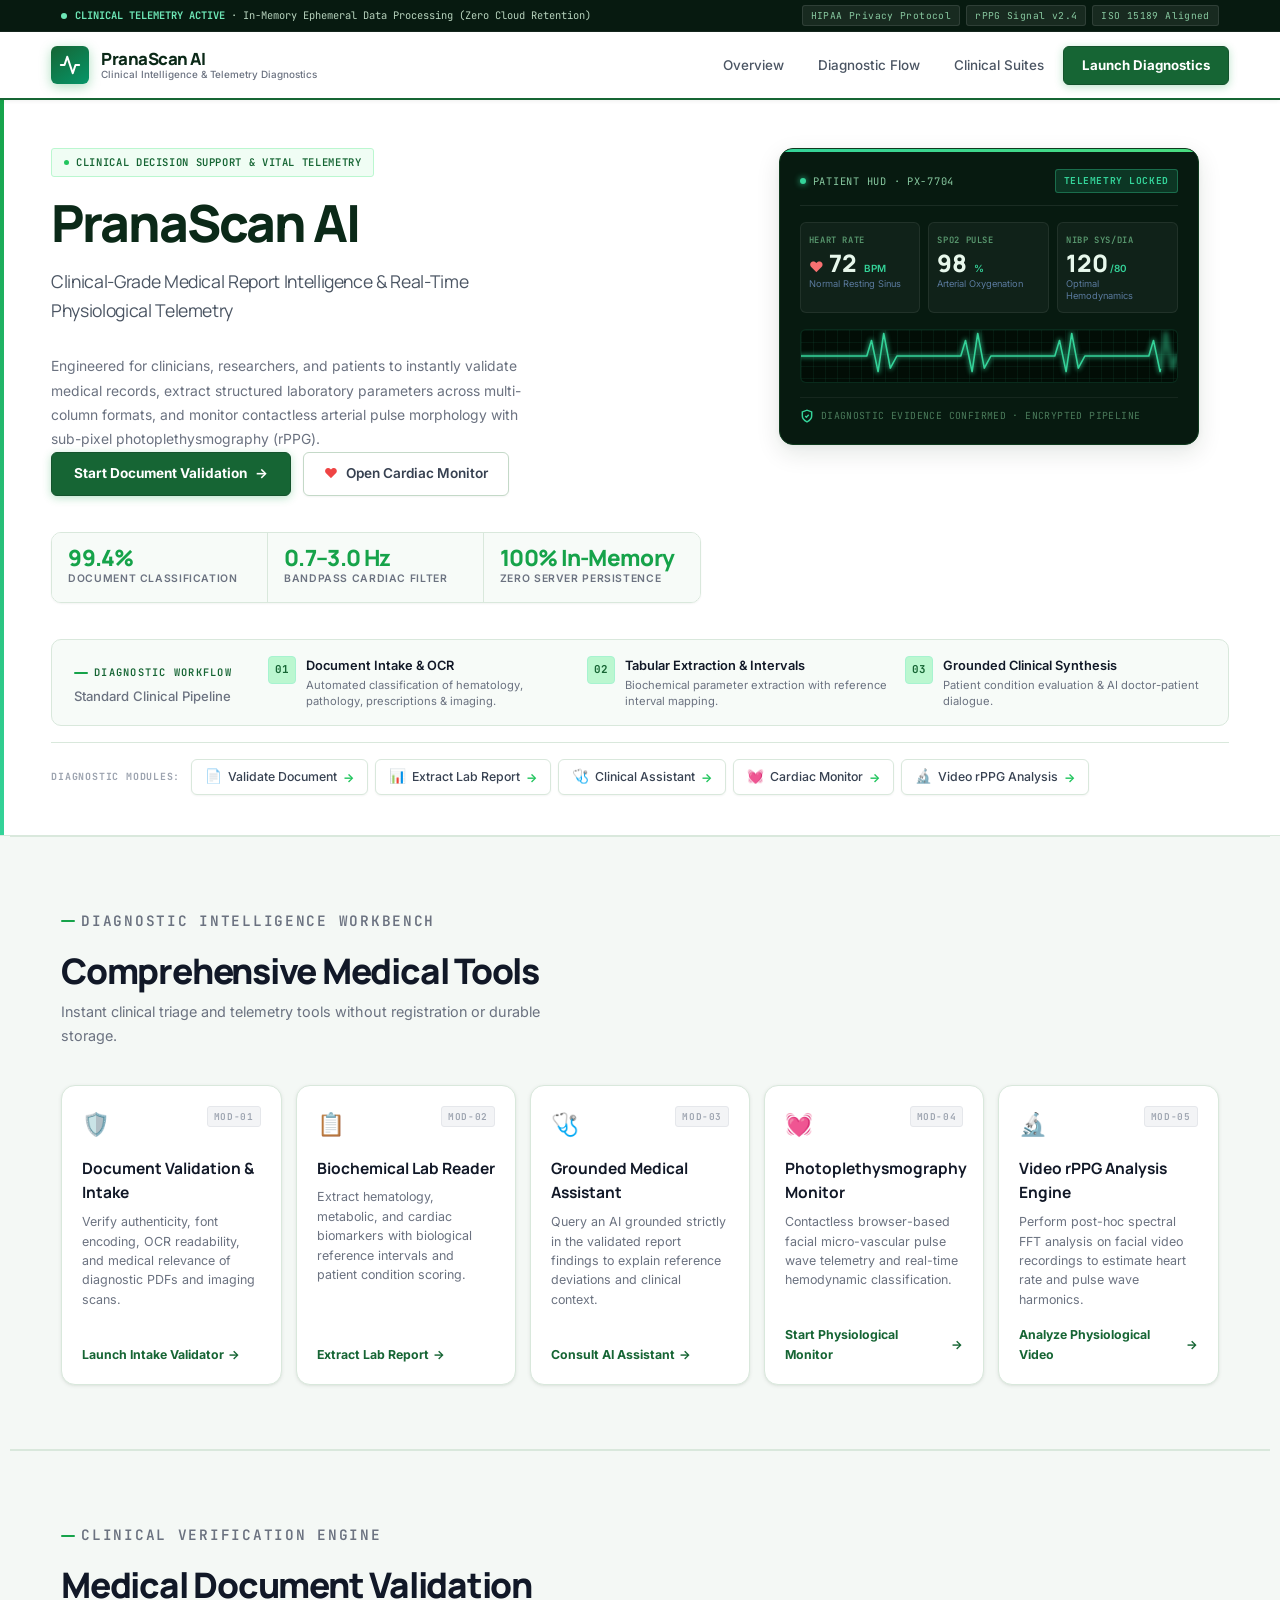
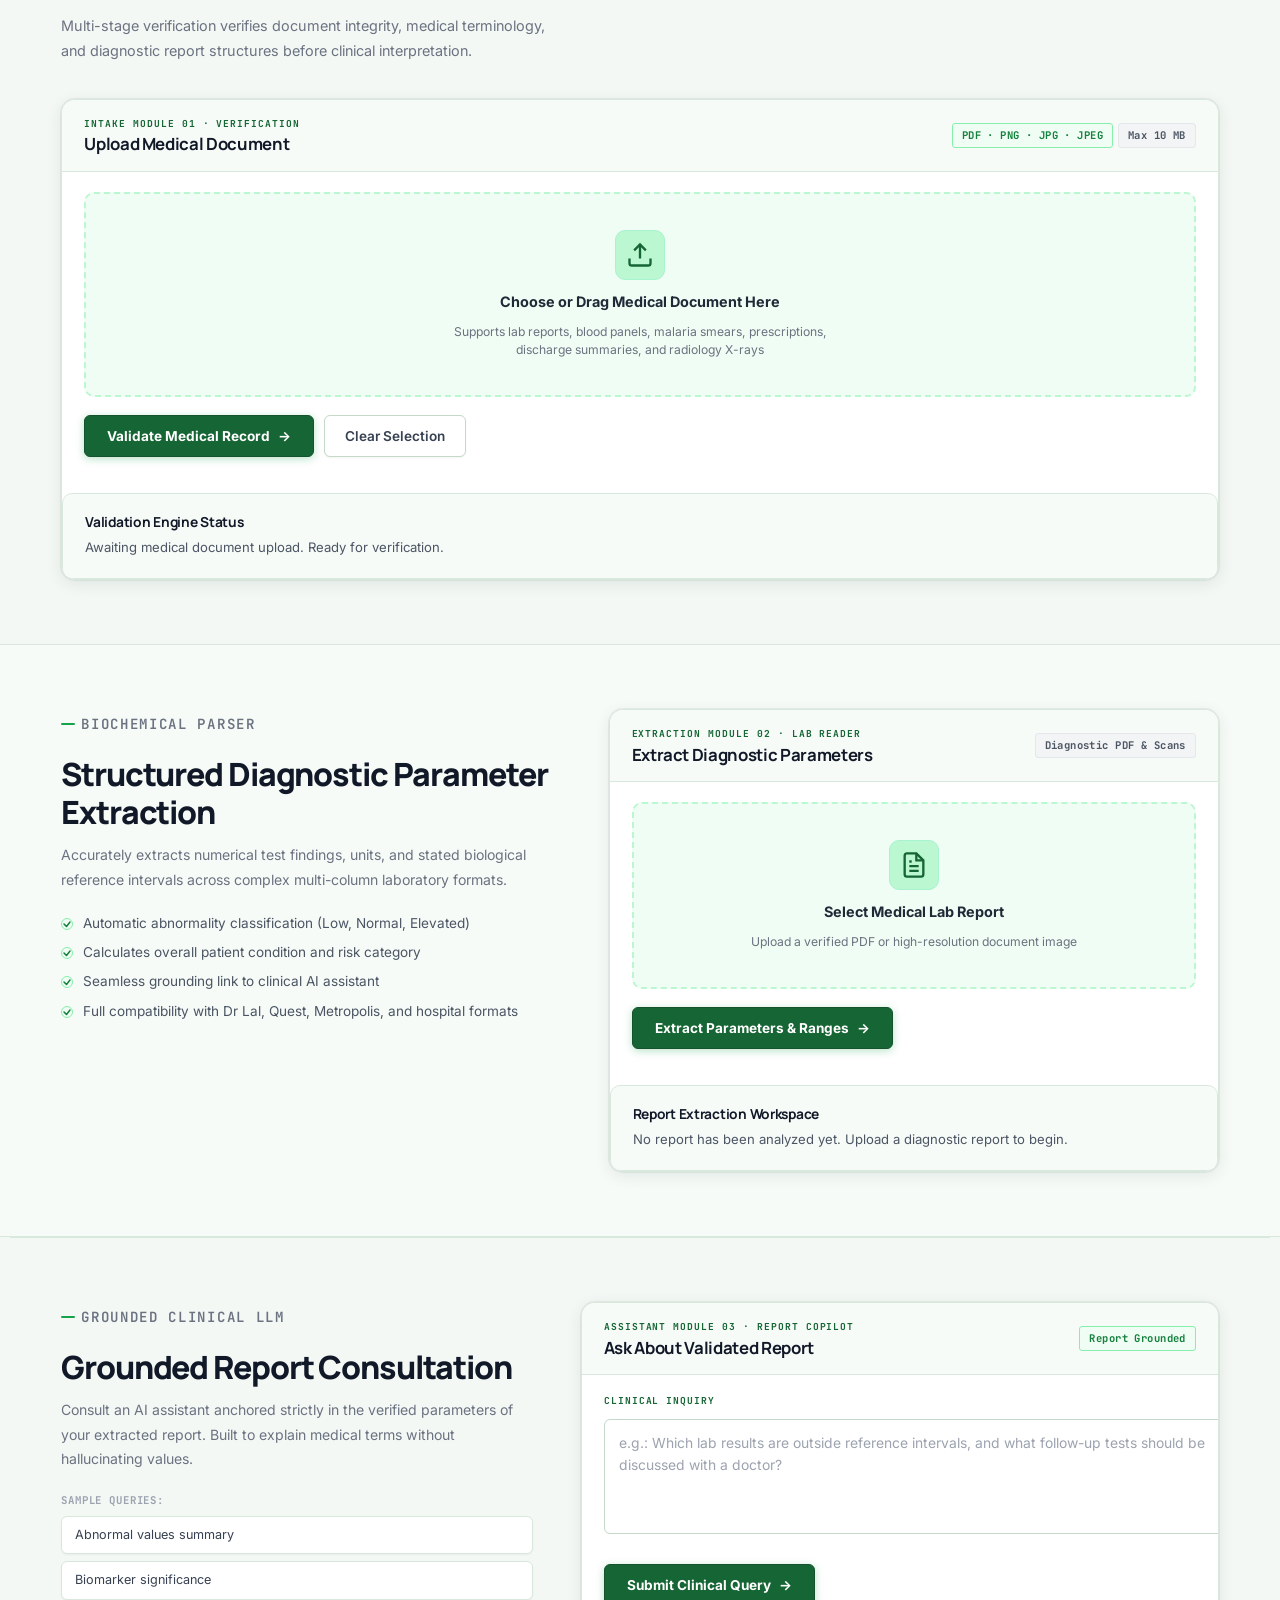
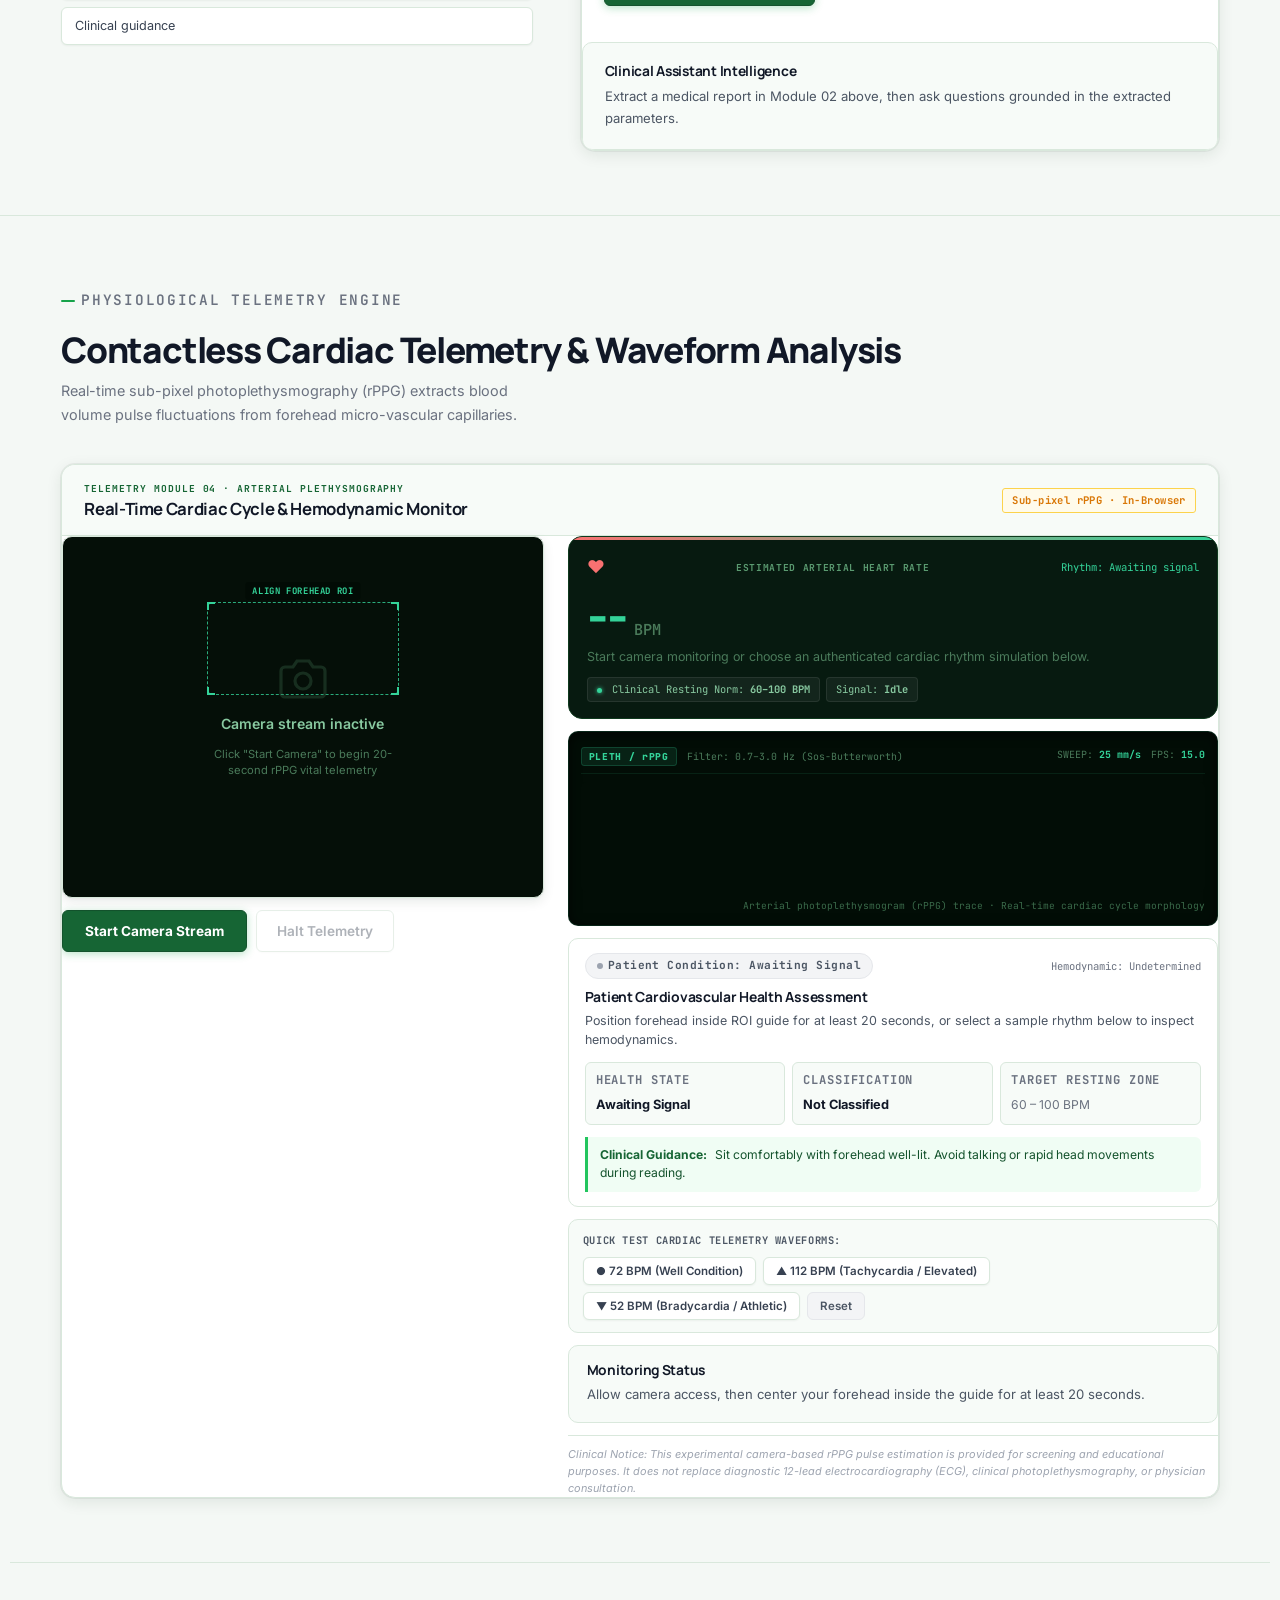
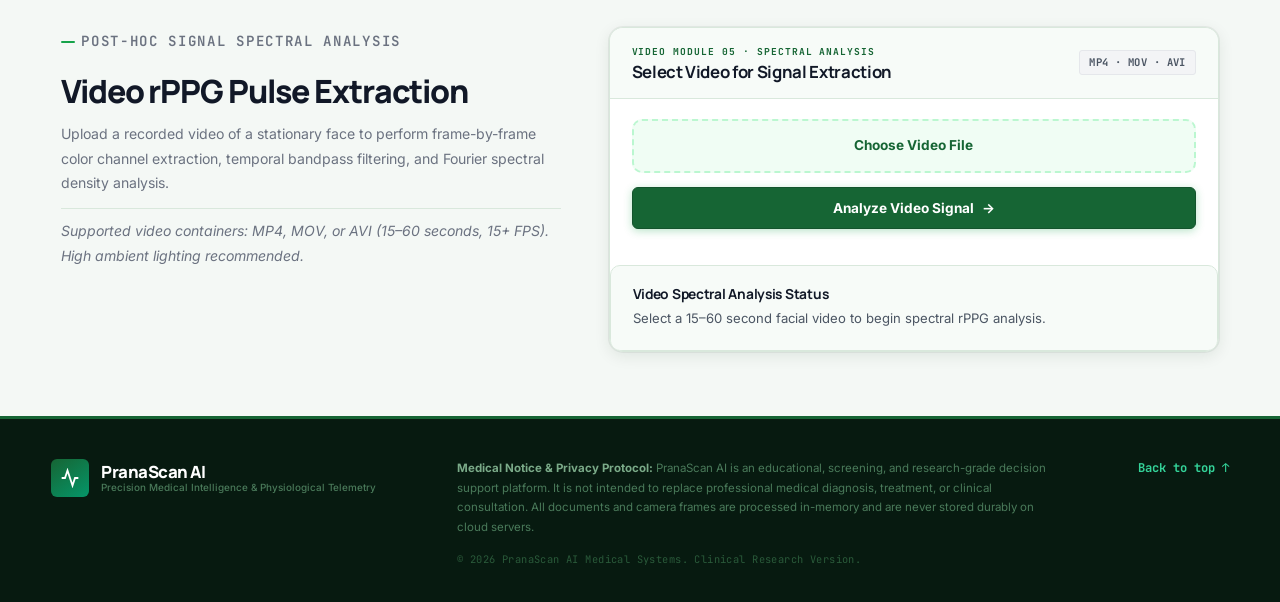
==== index.html @ d3b7348e "Configure Netlify static deployment with netlify.toml and client-side fallback telemetry" ====
<!DOCTYPE html>
<html lang="en">
  <head>
    <meta charset="UTF-8" />
    <meta name="viewport" content="width=device-width, initial-scale=1.0" />
    <meta
      name="description"
      content="PranaScan AI Clinical Intelligence Platform. Precision medical document validation, laboratory report parameter extraction, grounded clinical AI interpretation, and non-invasive rPPG physiological telemetry."
    />
    <title>PranaScan AI | Clinical Diagnostics & Physiological Telemetry Platform</title>
    <!-- Google Fonts: Plus Jakarta Sans, Outfit, JetBrains Mono -->
    <link rel="preconnect" href="https://fonts.googleapis.com" />
    <link rel="preconnect" href="https://fonts.gstatic.com" crossorigin />
    <link
      href="https://fonts.googleapis.com/css2?family=Inter:wght@300;400;500;600;700;800&family=JetBrains+Mono:wght@400;500;600;700&family=Manrope:wght@600;700;800;900&display=swap"
      rel="stylesheet"
    />
    <link rel="stylesheet" href="static/styles.css" />
  </head>
  <body>
    <!-- Top System Telemetry Notice -->
    <div class="clinical-system-bar" role="complementary" aria-label="System status">
      <div class="system-bar-inner">
        <div class="system-status-indicator">
          <span class="status-dot-pulse"></span>
          <span><strong>CLINICAL TELEMETRY ACTIVE</strong> · In-Memory Ephemeral Data Processing (Zero Cloud Retention)</span>
        </div>
        <div class="system-meta-badges">
          <span class="system-badge">HIPAA Privacy Protocol</span>
          <span class="system-badge">rPPG Signal v2.4</span>
          <span class="system-badge">ISO 15189 Aligned</span>
        </div>
      </div>
    </div>

    <!-- Main Navigation Header -->
    <header class="site-header">
      <a class="brand" href="#home" aria-label="PranaScan AI home">
        <span class="brand-mark" aria-hidden="true">
          <svg viewBox="0 0 24 24" width="22" height="22" fill="none" stroke="currentColor" stroke-width="2.2" stroke-linecap="round" stroke-linejoin="round">
            <path d="M22 12h-4l-3 9L9 3l-3 9H2" />
          </svg>
        </span>
        <span class="brand-copy">
          <strong>PranaScan AI</strong>
          <small>Clinical Intelligence & Telemetry Diagnostics</small>
        </span>
      </a>
      <nav class="site-nav" aria-label="Main clinical navigation">
        <a href="#about">Overview</a>
        <a href="#how-it-works">Diagnostic Flow</a>
        <a href="#tools">Clinical Suites</a>
        <a class="nav-cta" href="#document-upload">Launch Diagnostics</a>
      </nav>
    </header>

    <main>
      <!-- Hero Section -->
      <section class="hero" id="home">
        <div class="hero-copy" id="about">
          <div class="clinical-pill-badge">
            <span class="pill-dot"></span>
            <span>CLINICAL DECISION SUPPORT & VITAL TELEMETRY</span>
          </div>
          <h1>PranaScan AI</h1>
          <h2 class="hero-tagline">Clinical-Grade Medical Report Intelligence & Real-Time Physiological Telemetry</h2>
          <p class="hero-description">
            Engineered for clinicians, researchers, and patients to instantly validate medical records, extract structured laboratory parameters across multi-column formats, and monitor contactless arterial pulse morphology with sub-pixel photoplethysmography (rPPG).
          </p>

          <div class="hero-actions">
            <a class="primary-btn" href="#document-upload">
              <span>Start Document Validation</span>
              <span class="btn-arrow" aria-hidden="true">→</span>
            </a>
            <a class="secondary-btn" href="#monitor">
              <span class="pulse-icon" aria-hidden="true">♥</span>
              <span>Open Cardiac Monitor</span>
            </a>
          </div>

          <!-- Clinical Feature Highlights Grid -->
          <div class="clinical-stats-grid">
            <div class="stat-card">
              <span class="stat-value">99.4%</span>
              <span class="stat-label">Document Classification</span>
            </div>
            <div class="stat-card">
              <span class="stat-value">0.7–3.0 Hz</span>
              <span class="stat-label">Bandpass Cardiac Filter</span>
            </div>
            <div class="stat-card">
              <span class="stat-value">100% In-Memory</span>
              <span class="stat-label">Zero Server Persistence</span>
            </div>
          </div>
        </div>

        <!-- Hero Medical HUD Graphic -->
        <div class="hero-art" aria-hidden="true">
          <div class="hud-monitor-card">
            <div class="hud-card-header">
              <div class="hud-lead-indicator">
                <span class="hud-dot"></span>
                <span>PATIENT HUD · PX-7704</span>
              </div>
              <span class="hud-pill-active">TELEMETRY LOCKED</span>
            </div>

            <!-- Patient Vitals Display -->
            <div class="hud-vitals-row">
              <div class="hud-vital">
                <span class="hud-vital-title">HEART RATE</span>
                <div class="hud-vital-num">
                  <span class="hud-accent-pulse">♥</span> 72 <small>BPM</small>
                </div>
                <span class="hud-vital-sub">Normal Resting Sinus</span>
              </div>
              <div class="hud-vital">
                <span class="hud-vital-title">SpO2 PULSE</span>
                <div class="hud-vital-num">98 <small>%</small></div>
                <span class="hud-vital-sub">Arterial Oxygenation</span>
              </div>
              <div class="hud-vital">
                <span class="hud-vital-title">NIBP SYS/DIA</span>
                <div class="hud-vital-num">120<small>/80</small></div>
                <span class="hud-vital-sub">Optimal Hemodynamics</span>
              </div>
            </div>

            <!-- Simulated Real-time ECG Trace Line -->
            <div class="hud-ecg-trace-wrap">
              <div class="hud-grid-background"></div>
              <svg class="hud-ecg-svg" viewBox="0 0 400 60" preserveAspectRatio="none">
                <path
                  class="ecg-line-glow"
                  d="M0,30 L60,30 L70,30 L75,12 L82,48 L88,4 L95,44 L102,30 L160,30 L170,30 L175,12 L182,48 L188,4 L195,44 L202,30 L260,30 L270,30 L275,12 L282,48 L288,4 L295,44 L302,30 L360,30 L370,30 L375,12 L382,48 L388,4 L395,44 L400,30"
                />
                <path
                  class="ecg-line-core"
                  d="M0,30 L60,30 L70,30 L75,12 L82,48 L88,4 L95,44 L102,30 L160,30 L170,30 L175,12 L182,48 L188,4 L195,44 L202,30 L260,30 L270,30 L275,12 L282,48 L288,4 L295,44 L302,30 L360,30 L370,30 L375,12 L382,48 L388,4 L395,44 L400,30"
                />
              </svg>
            </div>

            <!-- Diagnostic Verification Stamp -->
            <div class="hud-stamp-badge">
              <svg viewBox="0 0 24 24" width="14" height="14" fill="none" stroke="currentColor" stroke-width="2.5">
                <path d="M12 22s8-4 8-10V5l-8-3-8 3v7c0 6 8 10 8 10z" />
                <path d="m9 12 2 2 4-4" />
              </svg>
              <span>DIAGNOSTIC EVIDENCE CONFIRMED · ENCRYPTED PIPELINE</span>
            </div>
          </div>
        </div>

        <!-- Structured Workflow Progress -->
        <div class="hero-process" id="how-it-works">
          <div class="hero-process-heading">
            <p class="eyebrow">DIAGNOSTIC WORKFLOW</p>
            <span>Standard Clinical Pipeline</span>
          </div>
          <ol class="hero-steps">
            <li>
              <span class="step-number">01</span>
              <span><strong>Document Intake & OCR</strong><small>Automated classification of hematology, pathology, prescriptions & imaging.</small></span>
            </li>
            <li>
              <span class="step-number">02</span>
              <span><strong>Tabular Extraction & Intervals</strong><small>Biochemical parameter extraction with reference interval mapping.</small></span>
            </li>
            <li>
              <span class="step-number">03</span>
              <span><strong>Grounded Clinical Synthesis</strong><small>Patient condition evaluation & AI doctor-patient dialogue.</small></span>
            </li>
          </ol>
        </div>

        <!-- Quick Access Clinical Module Selector Bar -->
        <div class="hero-activities" aria-label="Clinical module shortcuts">
          <span class="activities-label">DIAGNOSTIC MODULES:</span>
          <a class="activity-button" href="#document-upload">
            <span class="btn-icon">📄</span>
            <span>Validate Document</span>
            <span class="btn-arrow" aria-hidden="true">→</span>
          </a>
          <a class="activity-button" href="#report-reader">
            <span class="btn-icon">📊</span>
            <span>Extract Lab Report</span>
            <span class="btn-arrow" aria-hidden="true">→</span>
          </a>
          <a class="activity-button" href="#assistant">
            <span class="btn-icon">🩺</span>
            <span>Clinical Assistant</span>
            <span class="btn-arrow" aria-hidden="true">→</span>
          </a>
          <a class="activity-button" href="#monitor">
            <span class="btn-icon">💓</span>
            <span>Cardiac Monitor</span>
            <span class="btn-arrow" aria-hidden="true">→</span>
          </a>
          <a class="activity-button" href="#video">
            <span class="btn-icon">🔬</span>
            <span>Video rPPG Analysis</span>
            <span class="btn-arrow" aria-hidden="true">→</span>
          </a>
        </div>
      </section>

      <!-- Clinical Diagnostic Suites Overview Cards -->
      <section class="tools-section section-wrap" id="tools">
        <div class="section-heading">
          <p class="eyebrow">DIAGNOSTIC INTELLIGENCE WORKBENCH</p>
          <h2>Comprehensive Medical Tools</h2>
          <p>Instant clinical triage and telemetry tools without registration or durable storage.</p>
        </div>
        <div class="tool-cards">
          <a class="tool-card" href="#document-upload">
            <div class="card-top-meta">
              <span class="tool-icon icon-teal" aria-hidden="true">🛡️</span>
              <span class="module-code">MOD-01</span>
            </div>
            <span class="tool-card-title">Document Validation & Intake</span>
            <span class="tool-card-copy">Verify authenticity, font encoding, OCR readability, and medical relevance of diagnostic PDFs and imaging scans.</span>
            <span class="card-link">Launch Intake Validator <span aria-hidden="true">→</span></span>
          </a>
          <a class="tool-card" href="#report-reader">
            <div class="card-top-meta">
              <span class="tool-icon icon-cyan" aria-hidden="true">📋</span>
              <span class="module-code">MOD-02</span>
            </div>
            <span class="tool-card-title">Biochemical Lab Reader</span>
            <span class="tool-card-copy">Extract hematology, metabolic, and cardiac biomarkers with biological reference intervals and patient condition scoring.</span>
            <span class="card-link">Extract Lab Report <span aria-hidden="true">→</span></span>
          </a>
          <a class="tool-card" href="#assistant">
            <div class="card-top-meta">
              <span class="tool-icon icon-blue" aria-hidden="true">🩺</span>
              <span class="module-code">MOD-03</span>
            </div>
            <span class="tool-card-title">Grounded Medical Assistant</span>
            <span class="tool-card-copy">Query an AI grounded strictly in the validated report findings to explain reference deviations and clinical context.</span>
            <span class="card-link">Consult AI Assistant <span aria-hidden="true">→</span></span>
          </a>
          <a class="tool-card" href="#monitor">
            <div class="card-top-meta">
              <span class="tool-icon icon-rose" aria-hidden="true">💓</span>
              <span class="module-code">MOD-04</span>
            </div>
            <span class="tool-card-title">Photoplethysmography Monitor</span>
            <span class="tool-card-copy">Contactless browser-based facial micro-vascular pulse wave telemetry and real-time hemodynamic classification.</span>
            <span class="card-link">Start Physiological Monitor <span aria-hidden="true">→</span></span>
          </a>
          <a class="tool-card" href="#video">
            <div class="card-top-meta">
              <span class="tool-icon icon-indigo" aria-hidden="true">🔬</span>
              <span class="module-code">MOD-05</span>
            </div>
            <span class="tool-card-title">Video rPPG Analysis Engine</span>
            <span class="tool-card-copy">Perform post-hoc spectral FFT analysis on facial video recordings to estimate heart rate and pulse wave harmonics.</span>
            <span class="card-link">Analyze Physiological Video <span aria-hidden="true">→</span></span>
          </a>
        </div>
      </section>

      <!-- MODULE 1: Document Validation -->
      <section class="section-wrap feature-section" id="document-upload">
        <div class="section-heading section-heading-left">
          <p class="eyebrow">CLINICAL VERIFICATION ENGINE</p>
          <h2>Medical Document Validation</h2>
          <p>Multi-stage verification verifies document integrity, medical terminology, and diagnostic report structures before clinical interpretation.</p>
        </div>
        <div class="panel form-panel">
          <div class="panel-header">
            <div>
              <span class="step-label">INTAKE MODULE 01 · VERIFICATION</span>
              <h3>Upload Medical Document</h3>
            </div>
            <div class="badge-group">
              <span class="badge success">PDF · PNG · JPG · JPEG</span>
              <span class="badge neutral">Max 10 MB</span>
            </div>
          </div>
          <form id="documentUploadForm" class="upload-form" enctype="multipart/form-data">
            <label class="drop-zone" for="documentFile">
              <div class="upload-icon-wrap" aria-hidden="true">
                <svg viewBox="0 0 24 24" width="28" height="28" fill="none" stroke="currentColor" stroke-width="2">
                  <path d="M21 15v4a2 2 0 0 1-2 2H5a2 2 0 0 1-2-2v-4" />
                  <polyline points="17 8 12 3 7 8" />
                  <line x1="12" y1="3" x2="12" y2="15" />
                </svg>
              </div>
              <strong>Choose or Drag Medical Document Here</strong>
              <span>Supports lab reports, blood panels, malaria smears, prescriptions, discharge summaries, and radiology X-rays</span>
              <input id="documentFile" name="file" type="file" accept=".pdf,.png,.jpg,.jpeg" />
            </label>
            <div class="form-actions">
              <button type="submit" class="primary-btn">
                <span>Validate Medical Record</span>
                <span class="btn-arrow" aria-hidden="true">→</span>
              </button>
              <button type="button" class="secondary-btn" id="removeFileButton">Clear Selection</button>
            </div>
          </form>
          <div id="validationResult" class="result-box neutral" aria-live="polite">
            <h4>Validation Engine Status</h4>
            <p>Awaiting medical document upload. Ready for verification.</p>
          </div>
        </div>
      </section>

      <!-- MODULE 2: Report Reader -->
      <section class="feature-band" id="report-reader">
        <div class="section-wrap feature-layout">
          <div class="feature-copy">
            <p class="eyebrow">BIOCHEMICAL PARSER</p>
            <h2>Structured Diagnostic Parameter Extraction</h2>
            <p>Accurately extracts numerical test findings, units, and stated biological reference intervals across complex multi-column laboratory formats.</p>
            <ul class="check-list">
              <li>Automatic abnormality classification (Low, Normal, Elevated)</li>
              <li>Calculates overall patient condition and risk category</li>
              <li>Seamless grounding link to clinical AI assistant</li>
              <li>Full compatibility with Dr Lal, Quest, Metropolis, and hospital formats</li>
            </ul>
          </div>
          <div class="panel form-panel report-panel">
            <div class="panel-header">
              <div>
                <span class="step-label">EXTRACTION MODULE 02 · LAB READER</span>
                <h3>Extract Diagnostic Parameters</h3>
              </div>
              <span class="badge neutral" id="readerModuleBadge">Diagnostic PDF & Scans</span>
            </div>

            <!-- Active Document Transferred Banner (Direct from Module 01) -->
            <div id="readerActiveDocBanner" class="active-doc-banner" style="display: none;">
              <div class="active-doc-header">
                <div class="active-doc-title">
                  <span class="active-pulse-dot"></span>
                  <div>
                    <span class="active-doc-tag">ACTIVE CLINICAL DOCUMENT</span>
                    <strong id="readerDocName" class="active-doc-name">Document.pdf</strong>
                  </div>
                </div>
                <span class="badge success">✓ Auto-Forwarded (No Upload Needed)</span>
              </div>
              <p class="active-doc-meta-text">
                Document authenticated in Module 01. Diagnostic parameters, biological reference intervals, and patient condition automatically extracted.
              </p>
              <div class="active-doc-actions">
                <button type="button" class="btn-text-link" id="changeReportFileBtn">
                  <span>Upload a different document instead</span>
                </button>
              </div>
            </div>

            <form id="reportReaderForm" class="upload-form">
              <label class="drop-zone" for="reportReaderFile">
                <div class="upload-icon-wrap" aria-hidden="true">
                  <svg viewBox="0 0 24 24" width="28" height="28" fill="none" stroke="currentColor" stroke-width="2">
                    <path d="M14 2H6a2 2 0 0 0-2 2v16a2 2 0 0 0 2 2h12a2 2 0 0 0 2-2V8z" />
                    <polyline points="14 2 14 8 20 8" />
                    <line x1="16" y1="13" x2="8" y2="13" />
                    <line x1="16" y1="17" x2="8" y2="17" />
                    <polyline points="10 9 9 9 8 9" />
                  </svg>
                </div>
                <strong>Select Medical Lab Report</strong>
                <span>Upload a verified PDF or high-resolution document image</span>
                <input id="reportReaderFile" name="file" type="file" accept=".pdf,.png,.jpg,.jpeg" />
              </label>
              <div class="form-actions">
                <button type="submit" class="primary-btn">
                  <span>Extract Parameters & Ranges</span>
                  <span class="btn-arrow" aria-hidden="true">→</span>
                </button>
              </div>
            </form>
            <div id="reportReaderResult" class="result-box neutral" aria-live="polite">
              <h4>Report Extraction Workspace</h4>
              <p>No report has been analyzed yet. Upload a diagnostic report to begin.</p>
            </div>
          </div>
        </div>
      </section>

      <!-- MODULE 3: Grounded Clinical Assistant -->
      <section class="section-wrap feature-section" id="assistant">
        <div class="feature-layout assistant-layout">
          <div class="feature-copy">
            <p class="eyebrow">GROUNDED CLINICAL LLM</p>
            <h2>Grounded Report Consultation</h2>
            <p>Consult an AI assistant anchored strictly in the verified parameters of your extracted report. Built to explain medical terms without hallucinating values.</p>
            <div class="quick-prompt-chips">
              <span class="chip-label">Sample queries:</span>
              <button type="button" class="prompt-chip" onclick="if(document.getElementById('assistantQuestion')){document.getElementById('assistantQuestion').value='Which lab parameters are outside the normal reference intervals?';}">Abnormal values summary</button>
              <button type="button" class="prompt-chip" onclick="if(document.getElementById('assistantQuestion')){document.getElementById('assistantQuestion').value='Explain the clinical significance of the cardiac and metabolic markers.';}">Biomarker significance</button>
              <button type="button" class="prompt-chip" onclick="if(document.getElementById('assistantQuestion')){document.getElementById('assistantQuestion').value='What follow-up medical consultations or lifestyle precautions are typically recommended?';}">Clinical guidance</button>
            </div>
          </div>
          <div class="panel form-panel assistant-panel">
            <div class="panel-header">
              <div>
                <span class="step-label">ASSISTANT MODULE 03 · REPORT COPILOT</span>
                <h3>Ask About Validated Report</h3>
              </div>
              <span class="badge success" id="assistantGroundedBadge">Report Grounded</span>
            </div>
            <label class="step-label" for="assistantQuestion">CLINICAL INQUIRY</label>
            <textarea
              id="assistantQuestion"
              rows="4"
              placeholder="e.g.: Which lab results are outside reference intervals, and what follow-up tests should be discussed with a doctor?"
            ></textarea>
            <div class="assistant-action-row">
              <button id="askAssistantButton" class="primary-btn" type="button">
                <span>Submit Clinical Query</span>
                <span class="btn-arrow" aria-hidden="true">→</span>
              </button>
            </div>
            <div id="assistantOutput" class="result-box neutral" aria-live="polite">
              <h4>Clinical Assistant Intelligence</h4>
              <p>Extract a medical report in Module 02 above, then ask questions grounded in the extracted parameters.</p>
            </div>
          </div>
        </div>
      </section>

      <!-- MODULE 4: Physiological Telemetry & Cardiac Monitor -->
      <section class="monitor-section" id="monitor">
        <div class="section-wrap">
          <div class="section-heading">
            <p class="eyebrow">PHYSIOLOGICAL TELEMETRY ENGINE</p>
            <h2>Contactless Cardiac Telemetry & Waveform Analysis</h2>
            <p>Real-time sub-pixel photoplethysmography (rPPG) extracts blood volume pulse fluctuations from forehead micro-vascular capillaries.</p>
          </div>
          <div class="panel monitor-panel">
            <div class="panel-header">
              <div>
                <span class="step-label">TELEMETRY MODULE 04 · ARTERIAL PLETHYSMOGRAPHY</span>
                <h3>Real-Time Cardiac Cycle & Hemodynamic Monitor</h3>
              </div>
              <span class="badge warning">Sub-pixel rPPG · In-Browser</span>
            </div>
            <div class="monitor-layout">
              <!-- Camera Stream Container -->
              <div class="camera-column">
                <div class="camera-view">
                  <video id="monitorVideo" autoplay muted playsinline></video>
                  <div class="roi-guide" aria-hidden="true">
                    <span class="roi-corner tl"></span>
                    <span class="roi-corner tr"></span>
                    <span class="roi-corner bl"></span>
                    <span class="roi-corner br"></span>
                    <span class="roi-label">ALIGN FOREHEAD ROI</span>
                  </div>
                  <canvas id="monitorCanvas" hidden></canvas>
                  <div class="camera-placeholder" id="cameraPlaceholder">
                    <svg viewBox="0 0 24 24" width="48" height="48" fill="none" stroke="currentColor" stroke-width="1.6">
                      <path d="M23 19a2 2 0 0 1-2 2H3a2 2 0 0 1-2-2V8a2 2 0 0 1 2-2h4l2-3h6l2 3h4a2 2 0 0 1 2 2z" />
                      <circle cx="12" cy="13" r="4" />
                    </svg>
                    <span>Camera stream inactive</span>
                    <small>Click "Start Camera" to begin 20-second rPPG vital telemetry</small>
                  </div>
                </div>
                <div class="monitor-actions">
                  <button class="primary-btn" id="startCameraButton" type="button">
                    <span>Start Camera Stream</span>
                  </button>
                  <button class="secondary-btn" id="stopCameraButton" type="button" disabled>
                    <span>Halt Telemetry</span>
                  </button>
                </div>
              </div>

              <!-- Monitor Telemetry HUD Column -->
              <div class="monitor-details">
                <!-- Pulse & Rate Card -->
                <div class="pulse-reading" id="pulseReading" data-state="waiting" aria-live="polite">
                  <div class="pulse-reading-heading">
                    <span class="pulse-mark" id="pulseHeartIcon" aria-hidden="true">♥</span>
                    <span class="reading-title">ESTIMATED ARTERIAL HEART RATE</span>
                    <span class="rhythm-tag" id="rhythmTag">Rhythm: Awaiting signal</span>
                  </div>
                  <div class="pulse-value">
                    <strong id="heartRateValue">--</strong>
                    <span class="bpm-unit">BPM</span>
                  </div>
                  <p id="heartRateContext">Start camera monitoring or choose an authenticated cardiac rhythm simulation below.</p>
                  <div class="vital-chips">
                    <span class="vital-chip"><span class="chip-dot"></span> Clinical Resting Norm: <strong>60–100 BPM</strong></span>
                    <span class="vital-chip" id="signalQualityChip">Signal: <strong>Idle</strong></span>
                  </div>
                </div>

                <!-- Hospital-Grade Oscilloscope Waveform Screen -->
                <div class="cardiac-monitor-frame">
                  <div class="monitor-screen-header">
                    <div class="screen-lead-info">
                      <span class="lead-badge">PLETH / rPPG</span>
                      <span class="lead-detail">Filter: 0.7–3.0 Hz (Sos-Butterworth)</span>
                    </div>
                    <div class="screen-metrics">
                      <span class="metric-label">SWEEP: <strong>25 mm/s</strong></span>
                      <span class="metric-label" id="monitorFpsDisplay">FPS: <strong>15.0</strong></span>
                    </div>
                  </div>
                  <div class="waveform-canvas-wrap">
                    <canvas id="pulseWaveform" class="waveform" width="600" height="140" aria-label="Pulse signal waveform trace"></canvas>
                  </div>
                  <div class="screen-footer">
                    <span>Arterial photoplethysmogram (rPPG) trace · Real-time cardiac cycle morphology</span>
                  </div>
                </div>

                <!-- Patient Cardiovascular Condition Assessment Card -->
                <div class="patient-condition-card" id="patientConditionCard">
                  <div class="condition-card-header">
                    <div class="condition-badge-wrap">
                      <span class="condition-pill neutral" id="patientConditionBadge">
                        <span class="status-indicator"></span> Patient Condition: Awaiting Signal
                      </span>
                    </div>
                    <span class="hemodynamic-tag" id="hemodynamicTag">Hemodynamic: Undetermined</span>
                  </div>
                  <h4 id="conditionHeading">Patient Cardiovascular Health Assessment</h4>
                  <p id="conditionSummary">Position forehead inside ROI guide for at least 20 seconds, or select a sample rhythm below to inspect hemodynamics.</p>
                  <div class="condition-metrics-grid">
                    <div class="metric-box">
                      <span class="metric-title">Health State</span>
                      <strong id="conditionStateText">Awaiting Signal</strong>
                    </div>
                    <div class="metric-box">
                      <span class="metric-title">Classification</span>
                      <strong id="conditionClassText">Not Classified</strong>
                    </div>
                    <div class="metric-box">
                      <span class="metric-title">Target Resting Zone</span>
                      <span>60 – 100 BPM</span>
                    </div>
                  </div>
                  <div class="condition-advice-box" id="conditionAdviceBox">
                    <strong class="advice-title">Clinical Guidance:</strong>
                    <span id="conditionAdviceText">Sit comfortably with forehead well-lit. Avoid talking or rapid head movements during reading.</span>
                  </div>
                </div>

                <!-- Simulation Rhythm Controls -->
                <div class="simulation-bar" aria-label="Simulate clinical pulse rhythms">
                  <span class="sim-label">Quick Test Cardiac Telemetry Waveforms:</span>
                  <div class="sim-buttons">
                    <button type="button" class="sim-btn" id="simNormalBtn" title="Simulate healthy normal resting pulse (72 BPM)">
                      <span class="sim-icon">●</span> 72 BPM (Well Condition)
                    </button>
                    <button type="button" class="sim-btn" id="simTachyBtn" title="Simulate elevated pulse (112 BPM)">
                      <span class="sim-icon">▲</span> 112 BPM (Tachycardia / Elevated)
                    </button>
                    <button type="button" class="sim-btn" id="simBradyBtn" title="Simulate athletic / low resting pulse (52 BPM)">
                      <span class="sim-icon">▼</span> 52 BPM (Bradycardia / Athletic)
                    </button>
                    <button type="button" class="sim-btn-reset" id="simResetBtn" title="Reset monitor to idle">
                      Reset
                    </button>
                  </div>
                </div>

                <!-- Telemetry Status Box -->
                <div class="result-box neutral" id="monitorStatus" aria-live="polite">
                  <h4>Monitoring Status</h4>
                  <p>Allow camera access, then center your forehead inside the guide for at least 20 seconds.</p>
                </div>
                <p class="medical-disclaimer">
                  Clinical Notice: This experimental camera-based rPPG pulse estimation is provided for screening and educational purposes. It does not replace diagnostic 12-lead electrocardiography (ECG), clinical photoplethysmography, or physician consultation.
                </p>
              </div>
            </div>
          </div>
        </div>
      </section>

      <!-- MODULE 5: Uploaded Video Analysis -->
      <section class="section-wrap feature-section video-section" id="video">
        <div class="feature-layout">
          <div class="feature-copy">
            <p class="eyebrow">POST-HOC SIGNAL SPECTRAL ANALYSIS</p>
            <h2>Video rPPG Pulse Extraction</h2>
            <p>Upload a recorded video of a stationary face to perform frame-by-frame color channel extraction, temporal bandpass filtering, and Fourier spectral density analysis.</p>
            <p class="medical-disclaimer">Supported video containers: MP4, MOV, or AVI (15–60 seconds, 15+ FPS). High ambient lighting recommended.</p>
          </div>
          <div class="panel form-panel">
            <div class="panel-header">
              <div>
                <span class="step-label">VIDEO MODULE 05 · SPECTRAL ANALYSIS</span>
                <h3>Select Video for Signal Extraction</h3>
              </div>
              <span class="badge neutral">MP4 · MOV · AVI</span>
            </div>
            <form id="videoAnalysisForm" class="video-box">
              <label class="file-picker" for="videoFile">Choose Video File</label>
              <input id="videoFile" name="file" type="file" accept=".mp4,.mov,.avi,video/mp4,video/quicktime,video/x-msvideo" />
              <button id="analyzeVideoButton" class="primary-btn" type="submit">
                <span>Analyze Video Signal</span>
                <span class="btn-arrow" aria-hidden="true">→</span>
              </button>
            </form>
            <div id="videoAnalysisResult" class="result-box neutral" aria-live="polite">
              <h4>Video Spectral Analysis Status</h4>
              <p>Select a 15–60 second facial video to begin spectral rPPG analysis.</p>
            </div>
          </div>
        </div>
      </section>
    </main>

    <!-- Professional Medical Institutional Footer -->
    <footer class="site-footer">
      <div class="footer-inner">
        <a class="brand footer-brand" href="#home">
          <span class="brand-mark" aria-hidden="true">
            <svg viewBox="0 0 24 24" width="20" height="20" fill="none" stroke="currentColor" stroke-width="2.2">
              <path d="M22 12h-4l-3 9L9 3l-3 9H2" />
            </svg>
          </span>
          <span class="brand-copy">
            <strong>PranaScan AI</strong>
            <small>Precision Medical Intelligence & Physiological Telemetry</small>
          </span>
        </a>
        <div class="footer-legal">
          <p>
            <strong>Medical Notice & Privacy Protocol:</strong> PranaScan AI is an educational, screening, and research-grade decision support platform. It is not intended to replace professional medical diagnosis, treatment, or clinical consultation. All documents and camera frames are processed in-memory and are never stored durably on cloud servers.
          </p>
          <span class="footer-copy-tag">© 2026 PranaScan AI Medical Systems. Clinical Research Version.</span>
        </div>
        <a class="back-top" href="#home">Back to top ↑</a>
      </div>
    </footer>

    <script src="static/script.js"></script>
  </body>
</html>
---- static/styles.css ----
/* ==========================================================================
   PranaScan AI — Clinical Medical Intelligence Platform
   Hospital-Grade EMR/EHR Design System — Green Edition
   ========================================================================== */

:root {
  /* Backgrounds — soft green-tinted white */
  --bg-app:      #f0f5f2;
  --bg-page:     #f4f8f5;
  --bg-surface:  #ffffff;
  --bg-subtle:   #f7fbf8;
  --bg-hover:    #edf5ef;

  /* Clinical Green (primary) */
  --blue-950:  #071a10;
  --blue-900:  #0b2918;
  --blue-800:  #14532d;
  --blue-700:  #166534;
  --blue-600:  #16a34a;
  --blue-500:  #22c55e;
  --blue-400:  #4ade80;
  --blue-100:  #bbf7d0;
  --blue-50:   #f0fdf4;

  /* Clinical Emerald (secondary / HUD accent) */
  --teal-700:  #065f46;
  --teal-600:  #059669;
  --teal-500:  #10b981;
  --teal-400:  #34d399;
  --teal-100:  #a7f3d0;
  --teal-50:   #ecfdf5;

  /* Status */
  --ok:         #15803d;
  --ok-bg:      #f0fdf4;
  --ok-border:  #86efac;
  --ok-text:    #14532d;
  --warn:       #d97706;
  --warn-bg:    #fffbeb;
  --warn-border:#fcd34d;
  --warn-text:  #78350f;
  --err:        #dc2626;
  --err-bg:     #fef2f2;
  --err-border: #fca5a5;
  --err-text:   #7f1d1d;
  --info:       #166534;
  --info-bg:    #f0fdf4;
  --info-border:#86efac;
  --info-text:  #14532d;

  /* Neutral */
  --gray-900: #111827;
  --gray-800: #1f2937;
  --gray-700: #374151;
  --gray-600: #4b5563;
  --gray-500: #6b7280;
  --gray-400: #9ca3af;
  --gray-300: #d1d5db;
  --gray-200: #e5e7eb;
  --gray-100: #f3f4f6;
  --gray-50:  #f9fafb;

  /* Typography */
  --font-sans:    'Inter', system-ui, sans-serif;
  --font-heading: 'Manrope', 'Inter', sans-serif;
  --font-mono:    'JetBrains Mono', monospace;

  /* Borders */
  --border:       #d9e8dc;
  --border-focus: #16a34a;
  --border-med:   #c4d9c8;

  /* Shadows — green-tinted */
  --shadow-xs:    0 1px 2px rgba(10,40,20,0.05);
  --shadow-sm:    0 1px 4px rgba(10,40,20,0.07), 0 1px 2px rgba(10,40,20,0.04);
  --shadow-md:    0 4px 12px rgba(10,40,20,0.09), 0 1px 3px rgba(10,40,20,0.04);
  --shadow-lg:    0 8px 24px rgba(10,40,20,0.11), 0 2px 6px rgba(10,40,20,0.04);
  --shadow-panel: 0 0 0 1px rgba(10,40,20,0.06), 0 4px 16px rgba(10,40,20,0.09);

  --r-xs: 4px;
  --r-sm: 6px;
  --r-md: 10px;
  --r-lg: 14px;
  --r-xl: 20px;
}

*, *::before, *::after { box-sizing: border-box; margin: 0; padding: 0; }
html { scroll-behavior: smooth; scroll-padding-top: 96px; }

body {
  background: var(--bg-page);
  color: var(--gray-700);
  font-family: var(--font-sans);
  font-size: 14px;
  line-height: 1.6;
  -webkit-font-smoothing: antialiased;
  min-height: 100vh;
}

h1, h2, h3, h4, h5, h6 {
  font-family: var(--font-heading);
  color: var(--gray-900);
  line-height: 1.2;
  letter-spacing: -0.02em;
}

a { color: inherit; text-decoration: none; }
button, input, textarea, select { font-family: inherit; }
img, svg { display: block; }

::-webkit-scrollbar { width: 6px; height: 6px; }
::-webkit-scrollbar-track { background: var(--gray-100); }
::-webkit-scrollbar-thumb { background: var(--gray-300); border-radius: 3px; }
::-webkit-scrollbar-thumb:hover { background: var(--gray-400); }

.eyebrow {
  display: inline-flex; align-items: center; gap: 6px;
  font-family: var(--font-mono); font-size: 0.65rem; font-weight: 600;
  letter-spacing: 0.12em; text-transform: uppercase; color: var(--blue-700); margin-bottom: 10px;
}
.eyebrow::before { content: ''; display: block; width: 14px; height: 2px; background: var(--blue-600); border-radius: 1px; }

.section-wrap {
  max-width: 1260px; margin: 0 auto;
  padding: 64px max(4vw, calc((100vw - 1260px)/2 + 20px));
}

/* TOP BAR */
.clinical-system-bar {
  background: var(--blue-950); color: #b8d4be;
  font-size: 0.7rem; padding: 5px 0;
  border-bottom: 1px solid rgba(255,255,255,0.06);
}
.system-bar-inner {
  max-width: 1260px; margin: 0 auto;
  padding: 0 max(4vw, calc((100vw - 1260px)/2 + 20px));
  display: flex; align-items: center; justify-content: space-between; flex-wrap: wrap; gap: 8px;
}
.system-status-indicator { display: flex; align-items: center; gap: 8px; font-family: var(--font-mono); font-size: 0.65rem; }
.system-status-indicator strong { color: #6ee7b7; }
.status-dot-pulse {
  width: 6px; height: 6px; border-radius: 50%; background: #6ee7b7;
  box-shadow: 0 0 0 0 rgba(110,231,183,0.7); animation: livePulse 2s ease infinite; flex-shrink: 0;
}
@keyframes livePulse {
  0% { box-shadow: 0 0 0 0 rgba(110,231,183,0.7); }
  70% { box-shadow: 0 0 0 8px rgba(110,231,183,0); }
  100% { box-shadow: 0 0 0 0 rgba(110,231,183,0); }
}
.system-meta-badges { display: flex; gap: 6px; align-items: center; flex-wrap: wrap; }
.system-badge {
  background: rgba(255,255,255,0.07); border: 1px solid rgba(255,255,255,0.1);
  padding: 2px 8px; border-radius: 3px; font-family: var(--font-mono);
  font-size: 0.6rem; color: #88c9a0; letter-spacing: 0.04em;
}

/* HEADER */
.site-header {
  position: sticky; top: 0; z-index: 100;
  background: var(--bg-surface); border-bottom: 2px solid var(--blue-700);
  box-shadow: 0 1px 4px rgba(10,40,20,0.07);
  display: flex; align-items: center; justify-content: space-between; gap: 20px;
  padding: 0 max(4vw, calc((100vw - 1260px)/2 + 20px));
  min-height: 68px;
}
.brand { display: inline-flex; align-items: center; gap: 12px; color: var(--gray-900); transition: opacity 0.15s; }
.brand:hover { opacity: 0.8; }
.brand-mark {
  width: 38px; height: 38px; display: grid; place-items: center; border-radius: var(--r-sm);
  background: linear-gradient(145deg, var(--blue-700), var(--teal-600));
  color: #fff; box-shadow: 0 3px 12px rgba(22,163,74,0.35);
}
.brand-copy { display: grid; line-height: 1.2; }
.brand-copy strong { font-family: var(--font-heading); font-size: 1.05rem; font-weight: 800; letter-spacing: -0.03em; color: var(--blue-900); }
.brand-copy small { font-size: 0.62rem; color: var(--gray-500); font-weight: 500; }
.site-nav { display: flex; align-items: center; gap: 4px; }
.site-nav a:not(.nav-cta) {
  color: var(--gray-600); font-size: 0.84rem; font-weight: 500;
  padding: 6px 14px; border-radius: var(--r-sm); transition: all 0.15s; border: 1px solid transparent;
}
.site-nav a:not(.nav-cta):hover { color: var(--blue-700); background: var(--blue-50); border-color: var(--blue-100); }
.site-nav .nav-cta {
  padding: 8px 18px; border-radius: var(--r-sm); background: var(--blue-700);
  color: #fff; font-size: 0.83rem; font-weight: 700;
  box-shadow: 0 2px 8px rgba(22,163,74,0.3); transition: all 0.18s; border: 1px solid var(--blue-800);
}
.site-nav .nav-cta:hover { background: var(--blue-800); transform: translateY(-1px); box-shadow: 0 4px 14px rgba(22,163,74,0.4); }

/* HERO */
.hero {
  display: grid; grid-template-columns: 1.15fr 0.85fr;
  grid-template-areas: "copy art" "process process" "activities activities";
  align-items: start; column-gap: 48px;
  padding: 48px max(4vw, calc((100vw - 1260px)/2 + 20px)) 40px;
  background: var(--bg-surface); border-bottom: 1px solid var(--border); position: relative;
}
.hero::before {
  content: ''; position: absolute; top: 0; left: 0; bottom: 0; width: 4px;
  background: linear-gradient(180deg, var(--blue-600), var(--teal-400));
}
.hero-copy { grid-area: copy; }

.clinical-pill-badge {
  display: inline-flex; align-items: center; gap: 7px;
  background: var(--blue-50); border: 1px solid var(--blue-100);
  color: var(--blue-700); font-family: var(--font-mono); font-size: 0.66rem; font-weight: 600;
  padding: 5px 12px; border-radius: 3px; margin-bottom: 18px;
  letter-spacing: 0.06em; text-transform: uppercase;
}
.pill-dot { width: 5px; height: 5px; border-radius: 50%; background: var(--blue-500); }

.hero h1 {
  font-size: clamp(2.2rem, 4vw, 3.4rem); font-weight: 800; line-height: 1.08;
  letter-spacing: -0.04em; color: var(--blue-900); margin-bottom: 16px;
}
.hero-tagline { font-size: clamp(0.95rem, 1.6vw, 1.1rem); font-weight: 400; color: var(--gray-600); line-height: 1.7; max-width: 520px; margin-bottom: 28px; }
.hero-description { font-size: 0.87rem; color: var(--gray-500); line-height: 1.75; max-width: 500px; }
.hero-actions { display: flex; align-items: center; flex-wrap: wrap; gap: 12px; margin-bottom: 36px; }

.clinical-stats-grid {
  display: grid; grid-template-columns: repeat(3,1fr);
  border: 1px solid var(--border); border-radius: var(--r-md); overflow: hidden; box-shadow: var(--shadow-xs);
}
.stat-card {
  display: flex; flex-direction: column; gap: 2px; padding: 14px 16px;
  background: var(--bg-subtle); border-right: 1px solid var(--border); transition: background 0.15s;
}
.stat-card:last-child { border-right: none; }
.stat-card:hover { background: var(--blue-50); }
.stat-value { font-family: var(--font-heading); font-size: 1.4rem; font-weight: 800; color: var(--blue-600); letter-spacing: -0.03em; line-height: 1; }
.stat-label { font-size: 0.65rem; font-weight: 600; color: var(--gray-500); text-transform: uppercase; letter-spacing: 0.06em; }

/* HUD CARD */
.hero-art { grid-area: art; display: flex; justify-content: center; }
.hud-monitor-card {
  width: 100%; max-width: 420px; background: var(--blue-950);
  border: 1px solid #0f3a1e; border-radius: var(--r-lg); padding: 20px;
  box-shadow: var(--shadow-lg); color: #d4f0dc; position: relative; overflow: hidden;
}
.hud-monitor-card::before {
  content: ''; position: absolute; top: 0; left: 0; right: 0; height: 3px;
  background: linear-gradient(90deg, var(--teal-400), var(--blue-400));
}
.hud-card-header { display: flex; justify-content: space-between; align-items: center; padding-bottom: 12px; margin-bottom: 16px; border-bottom: 1px solid rgba(255,255,255,0.08); }
.hud-lead-indicator { display: flex; align-items: center; gap: 7px; font-family: var(--font-mono); font-size: 0.65rem; color: #88c9a0; letter-spacing: 0.07em; }
.hud-dot { width: 6px; height: 6px; border-radius: 50%; background: var(--teal-400); box-shadow: 0 0 6px var(--teal-400); animation: livePulse 2s ease infinite; }
.hud-pill-active { background: rgba(52,211,153,0.15); border: 1px solid rgba(52,211,153,0.35); color: var(--teal-400); font-family: var(--font-mono); font-size: 0.6rem; font-weight: 700; padding: 3px 8px; border-radius: 3px; letter-spacing: 0.06em; }
.hud-vitals-row { display: grid; grid-template-columns: repeat(3,1fr); gap: 8px; margin-bottom: 16px; }
.hud-vital { background: rgba(255,255,255,0.04); border: 1px solid rgba(255,255,255,0.07); border-radius: var(--r-sm); padding: 10px 8px; }
.hud-vital-title { display: block; font-size: 0.55rem; color: #5a9a70; font-family: var(--font-mono); font-weight: 600; letter-spacing: 0.07em; text-transform: uppercase; margin-bottom: 3px; }
.hud-vital-num { font-family: var(--font-heading); font-size: 1.5rem; font-weight: 800; color: #e8f8ec; line-height: 1.1; }
.hud-vital-num small { font-size: 0.62rem; color: var(--teal-400); font-weight: 600; font-family: var(--font-sans); margin-left: 2px; }
.hud-accent-pulse { color: #f87171; font-size: 0.9rem; animation: heartPulse 1.1s infinite ease-in-out; }
@keyframes heartPulse { 0%, 100% { transform: scale(1); } 30% { transform: scale(1.4); } 60% { transform: scale(1.1); } }
.hud-vital-sub { font-size: 0.58rem; color: #5a7a9e; line-height: 1.3; margin-top: 2px; display: block; }
.hud-ecg-trace-wrap { position: relative; height: 54px; background: #020d06; border: 1px solid rgba(52,211,153,0.15); border-radius: var(--r-sm); overflow: hidden; margin-bottom: 14px; }
.hud-grid-background { position: absolute; inset: 0; background-image: linear-gradient(rgba(52,211,153,0.07) 1px, transparent 1px), linear-gradient(90deg, rgba(52,211,153,0.07) 1px, transparent 1px); background-size: 12px 12px; }
.hud-ecg-svg { position: relative; width: 100%; height: 100%; }
.ecg-line-glow { fill: none; stroke: rgba(52,211,153,0.45); stroke-width: 5; stroke-linecap: round; stroke-linejoin: round; filter: blur(2.5px); }
.ecg-line-core { fill: none; stroke: #34d399; stroke-width: 1.7; stroke-linecap: round; stroke-linejoin: round; stroke-dasharray: 800; stroke-dashoffset: 800; animation: ecgDraw 3s ease forwards, ecgPulse 2s 3s ease-in-out infinite alternate; }
@keyframes ecgDraw { to { stroke-dashoffset: 0; } }
@keyframes ecgPulse { from { filter: drop-shadow(0 0 2px #34d399); } to { filter: drop-shadow(0 0 7px #34d399); } }
.hud-stamp-badge { display: flex; align-items: center; gap: 7px; font-family: var(--font-mono); font-size: 0.61rem; color: #4a7a5a; border-top: 1px solid rgba(255,255,255,0.06); padding-top: 10px; letter-spacing: 0.04em; }
.hud-stamp-badge svg { color: var(--teal-400); }

/* HERO PROCESS */
.hero-process {
  grid-area: process; display: grid; grid-template-columns: 170px 1fr; gap: 24px;
  align-items: center; margin-top: 36px;
  background: var(--bg-subtle); border: 1px solid var(--border); border-radius: var(--r-md); padding: 16px 22px;
}
.hero-process-heading .eyebrow { margin-bottom: 4px; }
.hero-process-heading span { font-size: 0.82rem; color: var(--gray-500); font-weight: 500; }
.hero-steps { display: grid; grid-template-columns: repeat(3,1fr); gap: 18px; list-style: none; }
.hero-steps li { display: flex; align-items: flex-start; gap: 10px; }
.step-number { display: grid; width: 28px; height: 28px; flex: 0 0 auto; place-items: center; border-radius: var(--r-xs); background: var(--blue-100); color: var(--blue-700); font-family: var(--font-mono); font-size: 0.68rem; font-weight: 700; border: 1px solid var(--teal-100); }
.hero-steps strong { display: block; font-size: 0.8rem; color: var(--gray-900); font-weight: 600; margin-bottom: 2px; }
.hero-steps small { display: block; font-size: 0.7rem; color: var(--gray-500); line-height: 1.4; }

/* ACTIVITIES */
.hero-activities { grid-area: activities; display: flex; align-items: center; flex-wrap: wrap; gap: 7px; margin-top: 16px; padding-top: 16px; border-top: 1px solid var(--border); }
.activities-label { font-family: var(--font-mono); font-size: 0.62rem; font-weight: 700; color: var(--gray-400); letter-spacing: 0.08em; margin-right: 4px; text-transform: uppercase; }
.activity-button { display: inline-flex; align-items: center; gap: 6px; padding: 6px 13px; background: var(--bg-surface); border: 1px solid var(--border); border-radius: var(--r-sm); color: var(--gray-700); font-size: 0.77rem; font-weight: 500; transition: all 0.15s; cursor: pointer; box-shadow: var(--shadow-xs); }
.activity-button:hover { background: var(--blue-50); border-color: var(--blue-100); color: var(--blue-700); transform: translateY(-1px); box-shadow: var(--shadow-sm); }
.activity-button .btn-icon { font-size: 0.85rem; }
.activity-button .btn-arrow { color: var(--blue-500); font-weight: 700; font-size: 0.75rem; }

/* BUTTONS */
.primary-btn { display: inline-flex; align-items: center; justify-content: center; gap: 8px; min-height: 42px; padding: 10px 22px; border: none; border-radius: var(--r-sm); background: var(--blue-700); color: #fff; font-weight: 700; font-size: 0.85rem; cursor: pointer; box-shadow: 0 2px 8px rgba(22,163,74,0.3); transition: all 0.18s; border: 1px solid var(--blue-800); }
.primary-btn:hover { background: var(--blue-800); transform: translateY(-1px); box-shadow: 0 4px 14px rgba(22,163,74,0.4); }
.primary-btn:active { transform: translateY(0); }
.primary-btn:disabled { opacity: 0.5; cursor: not-allowed; transform: none; box-shadow: none; }
.btn-arrow { transition: transform 0.18s; }
.primary-btn:hover .btn-arrow { transform: translateX(3px); }

.secondary-btn { display: inline-flex; align-items: center; justify-content: center; gap: 8px; min-height: 42px; padding: 10px 20px; border: 1px solid var(--border-med); border-radius: var(--r-sm); background: var(--bg-surface); color: var(--gray-700); font-weight: 600; font-size: 0.85rem; cursor: pointer; transition: all 0.18s; box-shadow: var(--shadow-xs); }
.secondary-btn:hover { background: var(--gray-50); border-color: var(--gray-400); }
.secondary-btn:disabled { opacity: 0.4; cursor: not-allowed; }
.pulse-icon { color: #ef4444; animation: heartPulse 1.2s ease-in-out infinite; }

/* TOOLS */
.tools-section { background: var(--bg-page); border-top: 1px solid var(--border); border-bottom: 1px solid var(--border); }
.section-heading { margin-bottom: 36px; }
.section-heading h2 { font-size: clamp(1.6rem,3vw,2.2rem); font-weight: 800; letter-spacing: -0.035em; margin-top: 6px; }
.section-heading p { margin-top: 8px; color: var(--gray-500); font-size: 0.9rem; max-width: 500px; line-height: 1.7; }
.section-heading-left { text-align: left; }
.tool-cards { display: grid; grid-template-columns: repeat(auto-fit, minmax(210px,1fr)); gap: 14px; }
.tool-card { display: flex; flex-direction: column; padding: 20px; border-radius: var(--r-lg); background: var(--bg-surface); border: 1px solid var(--border); box-shadow: var(--shadow-sm); transition: all 0.22s; cursor: pointer; position: relative; overflow: hidden; }
.tool-card::before { content: ''; position: absolute; top: 0; left: 0; bottom: 0; width: 3px; background: var(--blue-500); opacity: 0; transition: opacity 0.22s; }
.tool-card:hover { transform: translateY(-3px); border-color: var(--blue-100); box-shadow: var(--shadow-lg); }
.tool-card:hover::before { opacity: 1; }
.card-top-meta { display: flex; justify-content: space-between; align-items: flex-start; margin-bottom: 14px; }
.module-code { font-family: var(--font-mono); font-size: 0.59rem; font-weight: 600; color: var(--gray-400); letter-spacing: 0.07em; background: var(--gray-100); padding: 2px 6px; border-radius: 3px; border: 1px solid var(--gray-200); }
.tool-icon { font-size: 1.4rem; }
.tool-card-title { font-family: var(--font-heading); font-size: 0.97rem; font-weight: 700; color: var(--gray-900); margin-bottom: 7px; }
.tool-card-copy { font-size: 0.78rem; color: var(--gray-500); line-height: 1.55; flex-grow: 1; margin-bottom: 16px; }
.card-link { font-size: 0.77rem; font-weight: 700; color: var(--blue-700); display: inline-flex; align-items: center; gap: 4px; transition: gap 0.18s, color 0.18s; }
.tool-card:hover .card-link { gap: 8px; color: var(--blue-800); }

/* FEATURE */
.feature-section { border-top: 1px solid var(--border); }
.feature-band { background: var(--bg-subtle); border-top: 1px solid var(--border); border-bottom: 1px solid var(--border); }
.feature-layout { display: grid; grid-template-columns: 0.9fr 1.1fr; gap: 48px; align-items: start; }
.assistant-layout { grid-template-columns: 0.85fr 1.15fr; }
.feature-copy h2 { font-size: clamp(1.5rem,2.8vw,2rem); font-weight: 800; letter-spacing: -0.035em; margin: 8px 0 12px; }
.feature-copy p { color: var(--gray-500); font-size: 0.88rem; line-height: 1.75; }
.check-list { list-style: none; margin-top: 20px; }
.check-list li { position: relative; padding-left: 22px; margin-bottom: 9px; font-size: 0.85rem; color: var(--gray-600); line-height: 1.5; }
.check-list li::before { content: ''; position: absolute; left: 0; top: 5px; width: 12px; height: 12px; background: var(--ok-bg); border: 1px solid var(--ok-border); border-radius: 50%; background-image: url("data:image/svg+xml,%3Csvg viewBox='0 0 10 10' xmlns='http://www.w3.org/2000/svg'%3E%3Cpath d='M2 5l2.5 2.5L8 3' stroke='%2315803d' stroke-width='1.5' fill='none' stroke-linecap='round' stroke-linejoin='round'/%3E%3C/svg%3E"); background-size: contain; }

/* PANEL */
.panel { background: var(--bg-surface); border: 1px solid var(--border); border-radius: var(--r-lg); overflow: hidden; box-shadow: var(--shadow-panel); }
.panel-header { display: flex; justify-content: space-between; align-items: center; flex-wrap: wrap; gap: 10px; padding: 16px 22px; background: var(--bg-subtle); border-bottom: 1px solid var(--border); }
.step-label { display: block; font-family: var(--font-mono); font-size: 0.6rem; font-weight: 700; color: var(--blue-700); letter-spacing: 0.1em; text-transform: uppercase; margin-bottom: 3px; }
.panel-header h3 { margin: 0; font-size: 1.05rem; font-weight: 700; color: var(--gray-900); letter-spacing: -0.02em; }
.form-panel > form, .form-panel > .result-box { padding: 20px 22px; }
.form-panel > label.step-label { padding: 18px 22px 0; display: block; }
.form-panel > textarea { margin: 8px 22px 0; width: calc(100% - 44px); }
.form-panel > .assistant-action-row { padding: 12px 22px 20px; }
.badge-group { display: flex; gap: 5px; flex-wrap: wrap; }
.badge { display: inline-flex; align-items: center; padding: 3px 9px; border-radius: 3px; font-size: 0.66rem; font-weight: 700; font-family: var(--font-mono); letter-spacing: 0.04em; }
.badge.success { background: var(--ok-bg); color: var(--ok); border: 1px solid var(--ok-border); }
.badge.warning { background: var(--warn-bg); color: var(--warn); border: 1px solid var(--warn-border); }
.badge.danger { background: var(--err-bg); color: var(--err); border: 1px solid var(--err-border); }
.badge.neutral { background: var(--gray-100); color: var(--gray-600); border: 1px solid var(--gray-200); }

/* DROP ZONE */
.drop-zone { display: flex; flex-direction: column; align-items: center; justify-content: center; gap: 10px; border: 2px dashed var(--blue-100); border-radius: var(--r-md); padding: 36px 24px; background: var(--blue-50); cursor: pointer; text-align: center; transition: all 0.18s; }
.drop-zone:hover { border-color: var(--blue-500); background: var(--teal-50); box-shadow: 0 0 0 4px rgba(22,163,74,0.07); }
.drop-zone input[type="file"] { display: none; }
.upload-icon-wrap { width: 50px; height: 50px; border-radius: var(--r-md); background: var(--blue-100); border: 1px solid var(--teal-100); color: var(--blue-700); display: grid; place-items: center; transition: all 0.18s; }
.drop-zone:hover .upload-icon-wrap { background: var(--blue-100); transform: scale(1.06); }
.drop-zone strong { font-size: 0.9rem; font-weight: 700; color: var(--gray-800); }
.drop-zone span { font-size: 0.76rem; color: var(--gray-500); max-width: 400px; line-height: 1.5; }
.form-actions { display: flex; gap: 10px; margin-top: 18px; }

/* RESULT */
.result-box { margin-top: 16px; border-radius: var(--r-md); padding: 16px 18px; border: 1px solid transparent; transition: all 0.22s; }
.result-box h4 { margin: 0 0 6px; font-size: 0.86rem; font-weight: 700; color: var(--gray-900); }
.result-box p { margin: 0; font-size: 0.82rem; line-height: 1.65; color: var(--gray-600); }
.result-box.neutral { background: var(--bg-subtle); border-color: var(--border); }
.result-box.success { background: var(--ok-bg); border-color: var(--ok-border); }
.result-box.success h4 { color: var(--ok-text); }
.result-box.danger { background: var(--err-bg); border-color: var(--err-border); }
.result-box.danger h4 { color: var(--err-text); }
.result-box.warning { background: var(--warn-bg); border-color: var(--warn-border); }
.result-box.warning h4 { color: var(--warn-text); }
.result-box table { width: 100%; border-collapse: collapse; margin-top: 12px; font-size: 0.79rem; border: 1px solid var(--border); border-radius: var(--r-sm); overflow: hidden; background: var(--bg-surface); }
.result-box th, .result-box td { padding: 9px 13px; text-align: left; border-bottom: 1px solid var(--border); }
.result-box th { background: var(--gray-50); color: var(--gray-600); font-weight: 700; font-size: 0.68rem; text-transform: uppercase; letter-spacing: 0.06em; font-family: var(--font-mono); border-bottom: 2px solid var(--border-med); }
.result-box td { color: var(--gray-700); }
.result-box tr:last-child td { border-bottom: none; }
.result-box tr:hover td { background: var(--blue-50); }

/* CHIPS */
.quick-prompt-chips { margin-top: 20px; display: flex; flex-direction: column; gap: 7px; }
.chip-label { font-size: 0.67rem; font-weight: 700; color: var(--gray-400); text-transform: uppercase; letter-spacing: 0.08em; font-family: var(--font-mono); }
.prompt-chip { text-align: left; background: var(--bg-surface); border: 1px solid var(--border); border-radius: var(--r-sm); padding: 9px 13px; font-size: 0.79rem; color: var(--gray-700); cursor: pointer; transition: all 0.15s; line-height: 1.45; box-shadow: var(--shadow-xs); }
.prompt-chip:hover { border-color: var(--blue-400); color: var(--blue-700); background: var(--blue-50); transform: translateX(2px); }
.assistant-panel textarea { width: 100%; background: var(--bg-surface); border: 1px solid var(--border-med); border-radius: var(--r-sm); padding: 12px 14px; font-size: 0.87rem; color: var(--gray-800); resize: vertical; outline: none; box-sizing: border-box; transition: border-color 0.18s, box-shadow 0.18s; line-height: 1.6; }
.assistant-panel textarea::placeholder { color: var(--gray-400); }
.assistant-panel textarea:focus { border-color: var(--border-focus); box-shadow: 0 0 0 3px rgba(22,163,74,0.1); }
.assistant-action-row { margin-top: 12px; }

/* MONITOR */
.monitor-section { background: var(--bg-page); border-top: 1px solid var(--border); }
.monitor-layout { display: grid; grid-template-columns: 1fr 1.35fr; gap: 24px; align-items: flex-start; }
.camera-column { display: flex; flex-direction: column; gap: 12px; }
.camera-view { position: relative; width: 100%; aspect-ratio: 4/3; background: #050f08; border-radius: var(--r-md); overflow: hidden; border: 1px solid var(--border); box-shadow: var(--shadow-md); }
.camera-view video { width: 100%; height: 100%; object-fit: cover; }
.roi-guide { position: absolute; top: 18%; left: 30%; width: 40%; height: 26%; border: 1.5px dashed rgba(52,211,153,0.8); border-radius: var(--r-sm); pointer-events: none; }
.roi-corner { position: absolute; width: 8px; height: 8px; border-color: #34d399; border-style: solid; }
.roi-corner.tl { top: -1px; left: -1px; border-width: 2px 0 0 2px; }
.roi-corner.tr { top: -1px; right: -1px; border-width: 2px 2px 0 0; }
.roi-corner.bl { bottom: -1px; left: -1px; border-width: 0 0 2px 2px; }
.roi-corner.br { bottom: -1px; right: -1px; border-width: 0 2px 2px 0; }
.roi-label { position: absolute; top: -21px; left: 50%; transform: translateX(-50%); background: rgba(3,12,5,0.9); color: #34d399; font-family: var(--font-mono); font-size: 0.56rem; font-weight: 700; padding: 2px 7px; border-radius: 3px; white-space: nowrap; letter-spacing: 0.07em; }
.camera-placeholder { position: absolute; inset: 0; display: flex; flex-direction: column; align-items: center; justify-content: center; gap: 10px; color: #3a6a4a; text-align: center; padding: 20px; }
.camera-placeholder svg { opacity: 0.35; }
.camera-placeholder span { font-weight: 600; font-size: 0.88rem; color: #88c9a0; }
.camera-placeholder small { font-size: 0.7rem; color: #4a7a5a; max-width: 200px; line-height: 1.5; }
.monitor-actions { display: flex; gap: 9px; }

.pulse-reading { background: var(--blue-950); border: 1px solid #0f3a1e; border-radius: var(--r-lg); padding: 16px 18px; color: #d4f0dc; position: relative; overflow: hidden; }
.pulse-reading::before { content: ''; position: absolute; top: 0; left: 0; right: 0; height: 3px; background: linear-gradient(90deg, #f87171, #34d399); }
.pulse-reading-heading { display: flex; align-items: center; justify-content: space-between; flex-wrap: wrap; gap: 8px; margin-bottom: 8px; }
.pulse-mark { font-size: 1.1rem; color: #f87171; animation: heartBeat 1.0s ease infinite; }
@keyframes heartBeat { 0%, 100% { transform: scale(1); } 20% { transform: scale(1.3); } 40% { transform: scale(1.1); } 60% { transform: scale(1.25); } }
.reading-title { font-family: var(--font-mono); font-size: 0.6rem; font-weight: 700; color: #5a9a70; letter-spacing: 0.07em; text-transform: uppercase; }
.rhythm-tag { font-family: var(--font-mono); font-size: 0.66rem; color: var(--teal-400); }
.pulse-value { display: flex; align-items: baseline; gap: 7px; margin: 6px 0 5px; }
.pulse-value strong { font-family: var(--font-heading); font-size: 3.2rem; font-weight: 800; line-height: 1; color: #34d399; letter-spacing: -0.04em; }
.bpm-unit { font-size: 0.95rem; font-weight: 600; color: #4a7a5a; font-family: var(--font-mono); }
.pulse-reading p { font-size: 0.78rem; color: #4a7a5a; margin: 0; }
.vital-chips { display: flex; flex-wrap: wrap; gap: 6px; margin-top: 10px; }
.vital-chip { background: rgba(255,255,255,0.05); border: 1px solid rgba(255,255,255,0.08); border-radius: 4px; padding: 3px 9px; font-size: 0.65rem; color: #88c9a0; font-family: var(--font-mono); }
.chip-dot { display: inline-block; width: 5px; height: 5px; border-radius: 50%; background: #34d399; margin-right: 4px; box-shadow: 0 0 4px #34d399; }

.cardiac-monitor-frame { margin-top: 12px; border-radius: var(--r-md); background: #020d06; border: 1px solid rgba(52,211,153,0.12); padding: 12px; box-shadow: inset 0 2px 12px rgba(0,0,0,0.7); }
.monitor-screen-header { display: flex; justify-content: space-between; align-items: center; flex-wrap: wrap; gap: 6px; margin-bottom: 8px; padding-bottom: 7px; border-bottom: 1px solid rgba(52,211,153,0.1); }
.lead-badge { background: rgba(52,211,153,0.1); color: #34d399; font-size: 0.6rem; font-weight: 800; padding: 2px 7px; border-radius: 3px; letter-spacing: 0.07em; font-family: var(--font-mono); border: 1px solid rgba(52,211,153,0.2); }
.lead-detail { font-size: 0.62rem; color: #4a7a5a; margin-left: 6px; font-family: var(--font-mono); }
.screen-metrics { display: flex; gap: 10px; }
.metric-label { font-size: 0.62rem; color: #4a7a5a; font-family: var(--font-mono); }
.metric-label strong { color: #34d399; }
.waveform-canvas-wrap { position: relative; width: 100%; height: 110px; background: #020d06; border-radius: 5px; overflow: hidden; }
.waveform-canvas-wrap canvas { width: 100%; height: 100%; display: block; }
.screen-footer { margin-top: 6px; font-size: 0.6rem; color: #3a6a4a; text-align: right; font-family: var(--font-mono); }

.patient-condition-card { margin-top: 12px; border-radius: var(--r-md); background: var(--bg-surface); border: 1px solid var(--border); padding: 14px 16px; }
.condition-card-header { display: flex; justify-content: space-between; align-items: center; flex-wrap: wrap; gap: 7px; margin-bottom: 10px; }
.condition-pill { display: inline-flex; align-items: center; gap: 5px; font-size: 0.7rem; font-weight: 700; padding: 3px 11px; border-radius: 999px; font-family: var(--font-mono); letter-spacing: 0.04em; }
.status-indicator { width: 6px; height: 6px; border-radius: 50%; display: inline-block; }
.condition-pill.neutral { background: var(--gray-100); color: var(--gray-600); border: 1px solid var(--gray-200); }
.condition-pill.neutral .status-indicator { background: var(--gray-400); }
.condition-pill.success { background: var(--ok-bg); color: var(--ok); border: 1px solid var(--ok-border); }
.condition-pill.success .status-indicator { background: var(--ok); }
.condition-pill.warning { background: var(--warn-bg); color: var(--warn); border: 1px solid var(--warn-border); }
.condition-pill.warning .status-indicator { background: var(--warn); }
.condition-pill.danger { background: var(--err-bg); color: var(--err); border: 1px solid var(--err-border); }
.condition-pill.danger .status-indicator { background: var(--err); }
.hemodynamic-tag { font-size: 0.66rem; font-family: var(--font-mono); color: var(--gray-500); }
.patient-condition-card h4 { font-size: 0.87rem; font-weight: 700; color: var(--gray-900); margin-bottom: 5px; }
.patient-condition-card p { font-size: 0.78rem; color: var(--gray-600); line-height: 1.55; }
.condition-metrics-grid { display: grid; grid-template-columns: repeat(3,1fr); gap: 7px; margin: 12px 0; }
.metric-box { background: var(--bg-subtle); border: 1px solid var(--border); border-radius: var(--r-sm); padding: 8px 10px; }
.metric-title { display: block; font-size: 0.6rem; font-weight: 700; color: var(--gray-400); text-transform: uppercase; letter-spacing: 0.07em; font-family: var(--font-mono); margin-bottom: 3px; }
.metric-box strong { font-size: 0.8rem; color: var(--gray-900); font-weight: 700; }
.metric-box span { font-size: 0.76rem; color: var(--gray-500); }
.condition-advice-box { background: var(--info-bg); border-left: 3px solid var(--blue-500); padding: 9px 12px; border-radius: 0 var(--r-sm) var(--r-sm) 0; font-size: 0.76rem; color: var(--info-text); line-height: 1.55; }
.advice-title { color: var(--blue-700); font-weight: 700; margin-right: 5px; }

.simulation-bar { margin-top: 12px; padding: 12px 14px; background: var(--bg-subtle); border: 1px solid var(--border); border-radius: var(--r-md); }
.sim-label { display: block; font-size: 0.65rem; font-weight: 700; color: var(--gray-600); margin-bottom: 8px; font-family: var(--font-mono); letter-spacing: 0.06em; text-transform: uppercase; }
.sim-buttons { display: flex; flex-wrap: wrap; gap: 7px; }
.sim-btn { background: var(--bg-surface); border: 1px solid var(--border); color: var(--gray-700); padding: 6px 12px; border-radius: var(--r-sm); font-size: 0.72rem; font-weight: 600; cursor: pointer; transition: all 0.15s; box-shadow: var(--shadow-xs); }
.sim-btn:hover { background: var(--blue-50); border-color: var(--blue-100); color: var(--blue-700); }
.sim-btn.active { background: var(--blue-700); border-color: var(--blue-800); color: #fff; }
.sim-btn-reset { background: var(--gray-100); border: 1px solid var(--gray-200); color: var(--gray-600); padding: 6px 12px; border-radius: var(--r-sm); font-size: 0.72rem; font-weight: 600; cursor: pointer; transition: all 0.15s; }
.sim-btn-reset:hover { background: var(--gray-200); }
.sim-icon { font-size: 0.68rem; }
.medical-disclaimer { margin-top: 12px; font-size: 0.68rem; color: var(--gray-400); line-height: 1.55; font-style: italic; padding-top: 10px; border-top: 1px solid var(--border); }
#monitorStatus { margin-top: 12px; }

.video-box { display: flex; flex-direction: column; gap: 14px; }
.file-picker { display: block; padding: 14px 20px; border: 2px dashed var(--blue-100); background: var(--blue-50); border-radius: var(--r-md); text-align: center; font-weight: 700; font-size: 0.85rem; color: var(--blue-700); cursor: pointer; transition: all 0.18s; }
.file-picker:hover { border-color: var(--blue-500); background: var(--teal-50); }
.video-box input[type=file] { display: none; }

/* FOOTER */
.site-footer { background: var(--blue-950); color: #7aaa88; border-top: 3px solid var(--blue-700); padding: 40px max(4vw, calc((100vw - 1260px)/2 + 20px)) 32px; }
.footer-inner { display: flex; justify-content: space-between; align-items: flex-start; flex-wrap: wrap; gap: 24px; }
.footer-brand .brand-copy strong { color: #fff; -webkit-text-fill-color: #fff; background: none; }
.footer-brand .brand-copy small { color: #4a7a5a; }
.footer-brand .brand-mark { box-shadow: none; }
.footer-legal { max-width: 600px; }
.footer-legal p { margin: 0 0 10px; font-size: 0.72rem; line-height: 1.7; color: #4a7a5a; }
.footer-legal strong { color: #7aaa88; }
.footer-copy-tag { font-size: 0.65rem; color: #2a5a3a; font-family: var(--font-mono); letter-spacing: 0.04em; }
.back-top { font-size: 0.76rem; font-weight: 700; color: var(--teal-400); display: inline-flex; align-items: center; gap: 4px; transition: all 0.18s; font-family: var(--font-mono); }
.back-top:hover { color: #fff; transform: translateY(-2px); }

@keyframes panelGlow {
  0% { box-shadow: 0 0 0 0 rgba(22,163,74,0.4); border-color: var(--blue-400); }
  50% { box-shadow: 0 0 0 6px rgba(22,163,74,0.12); border-color: var(--teal-400); }
  100% { box-shadow: var(--shadow-panel); border-color: var(--border); }
}
.panel-highlight { animation: panelGlow 1.5s ease-out; }
@keyframes spin { to { transform: rotate(360deg); } }
.loader { display: inline-block; width: 15px; height: 15px; border: 2px solid rgba(255,255,255,0.25); border-top-color: #fff; border-radius: 50%; animation: spin 0.7s linear infinite; }

/* Active Document Transferred Banner */
.active-doc-banner {
  background: var(--teal-50);
  border: 1px solid var(--blue-200);
  border-left: 4px solid var(--blue-600);
  border-radius: var(--r-md);
  padding: 14px 16px;
  margin-bottom: 16px;
  box-shadow: var(--shadow-xs);
  transition: all 0.25s ease;
}
.active-doc-banner:hover {
  border-color: var(--blue-400);
  box-shadow: 0 4px 12px rgba(22, 163, 74, 0.1);
}
.active-doc-header {
  display: flex;
  justify-content: space-between;
  align-items: center;
  flex-wrap: wrap;
  gap: 8px;
  margin-bottom: 8px;
}
.active-doc-title {
  display: flex;
  align-items: center;
  gap: 10px;
}
.active-pulse-dot {
  width: 9px;
  height: 9px;
  border-radius: 50%;
  background: var(--blue-600);
  box-shadow: 0 0 0 rgba(22, 163, 74, 0.4);
  animation: livePulse 1.8s infinite;
  flex-shrink: 0;
}
.active-doc-tag {
  display: block;
  font-size: 0.62rem;
  font-family: var(--font-mono);
  font-weight: 700;
  color: var(--blue-800);
  letter-spacing: 0.08em;
  text-transform: uppercase;
}
.active-doc-name {
  font-family: var(--font-mono);
  font-size: 0.88rem;
  font-weight: 700;
  color: var(--blue-950);
}
.active-doc-meta-text {
  font-size: 0.78rem;
  color: var(--gray-600);
  line-height: 1.5;
  margin: 4px 0 10px;
}
.active-doc-actions {
  display: flex;
  gap: 10px;
  align-items: center;
}
.btn-text-link {
  background: transparent;
  border: none;
  color: var(--blue-700);
  font-size: 0.74rem;
  font-weight: 600;
  text-decoration: underline;
  cursor: pointer;
  padding: 0;
  transition: color 0.15s;
}
.btn-text-link:hover {
  color: var(--blue-900);
}

/* Validation Forwarding Alert in Module 1 */
.validation-forwarding-alert {
  display: flex;
  align-items: center;
  justify-content: space-between;
  gap: 12px;
  margin-top: 14px;
  padding: 12px 14px;
  background: var(--blue-50);
  border: 1px solid var(--blue-200);
  border-radius: var(--r-sm);
  color: var(--blue-900);
  font-size: 0.82rem;
}
.validation-forwarding-copy {
  display: flex;
  align-items: center;
  gap: 8px;
}

/* Next Step Card inside Results */
.next-step-card {
  margin-top: 16px;
  padding: 14px 16px;
  background: linear-gradient(135deg, var(--teal-50), var(--blue-50));
  border: 1px solid var(--blue-200);
  border-radius: var(--r-md);
  display: flex;
  justify-content: space-between;
  align-items: center;
  flex-wrap: wrap;
  gap: 12px;
}
.next-step-info {
  display: flex;
  flex-direction: column;
  gap: 3px;
}
.next-step-info .step-badge {
  display: inline-block;
  align-self: flex-start;
  font-size: 0.6rem;
  font-family: var(--font-mono);
  font-weight: 700;
  color: var(--blue-700);
  letter-spacing: 0.08em;
}
.next-step-info strong {
  font-size: 0.85rem;
  color: var(--blue-950);
}

@media (max-width: 980px) {
  .hero { grid-template-columns: 1fr; grid-template-areas: 'copy' 'art' 'process' 'activities'; row-gap: 30px; }
  .hero-art { justify-content: flex-start; }
  .hud-monitor-card { max-width: 100%; }
  .hero-process { grid-template-columns: 1fr; }
  .feature-layout, .assistant-layout, .monitor-layout { grid-template-columns: 1fr; }
}
@media (max-width: 660px) {
  .hero { padding-top: 36px; padding-bottom: 32px; }
  .hero-steps { grid-template-columns: 1fr; }
  .clinical-stats-grid { grid-template-columns: 1fr; }
  .hud-vitals-row { grid-template-columns: 1fr; }
  .condition-metrics-grid { grid-template-columns: 1fr 1fr; }
  .site-nav a:not(.nav-cta) { display: none; }
  .tool-cards { grid-template-columns: 1fr 1fr; }
}
@media (max-width: 480px) {
  .tool-cards { grid-template-columns: 1fr; }
  .form-actions { flex-direction: column; }
  .form-actions .primary-btn, .form-actions .secondary-btn { width: 100%; justify-content: center; }
}
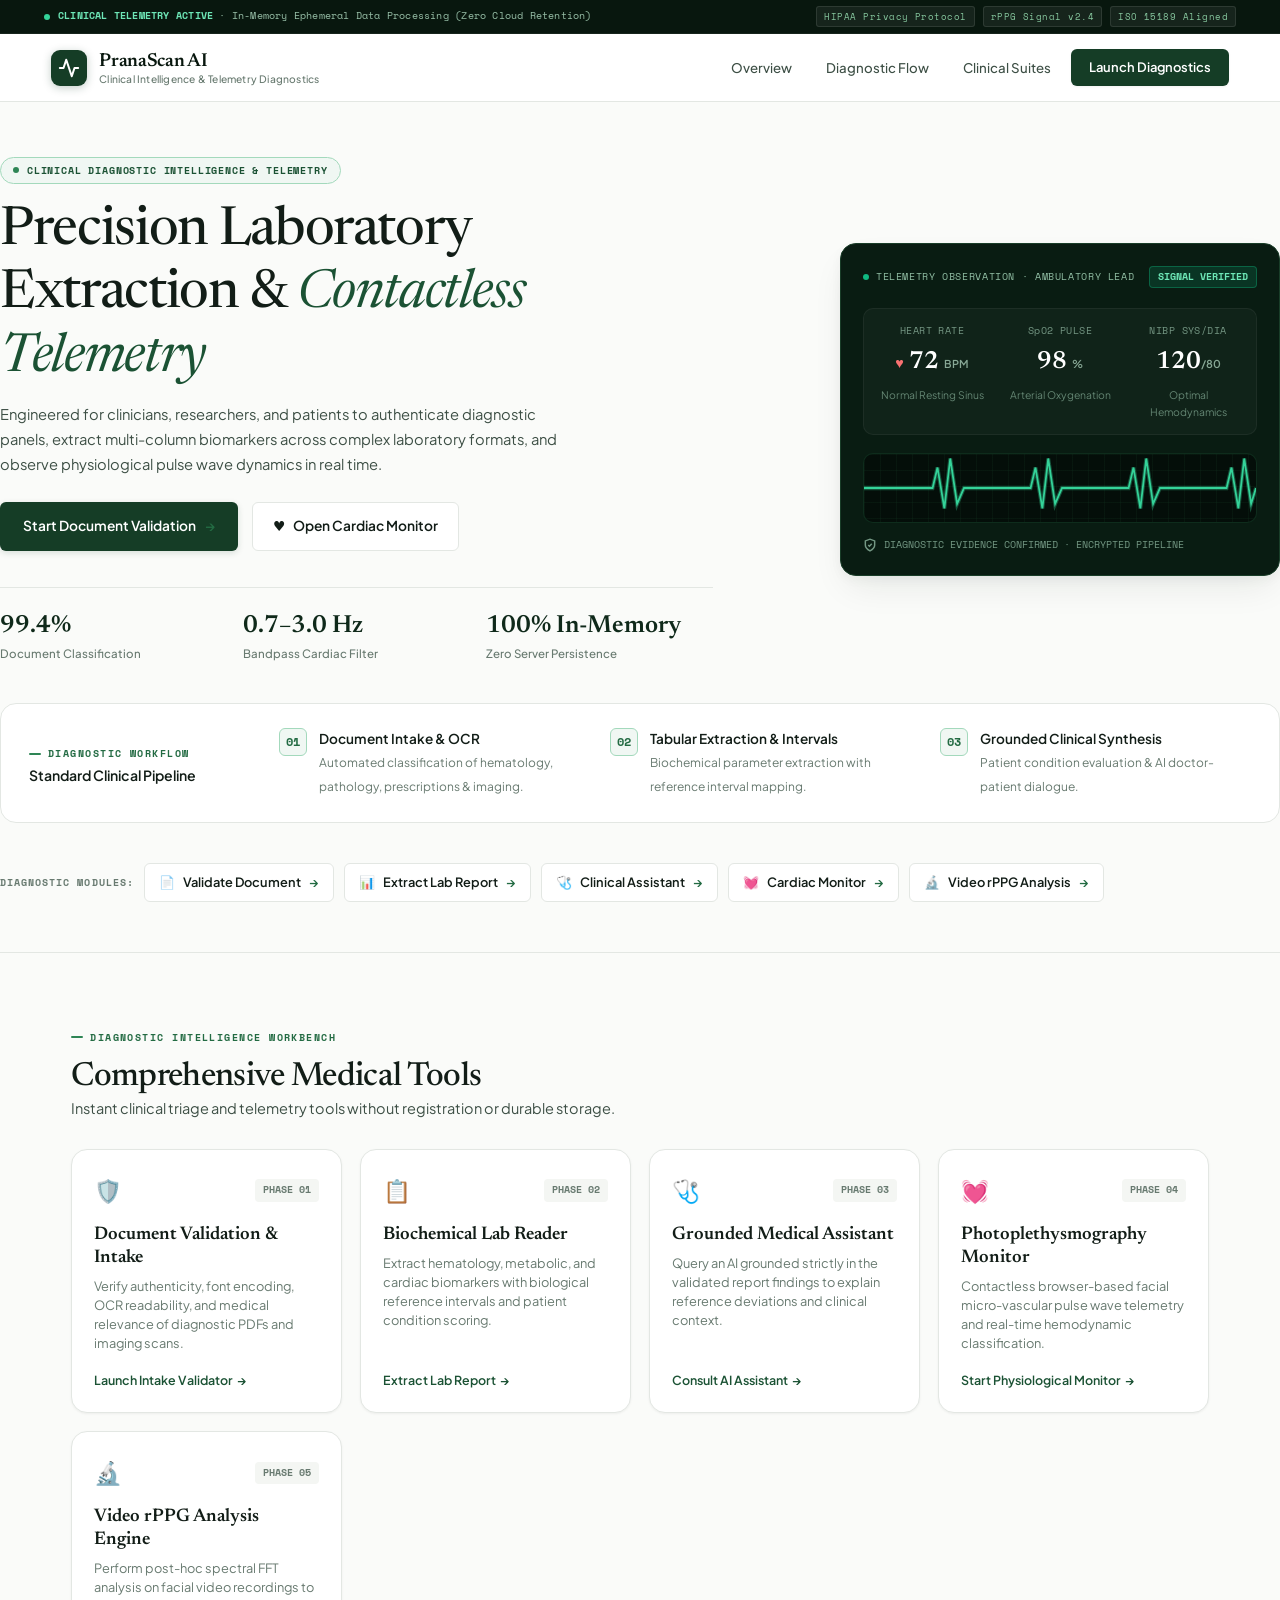
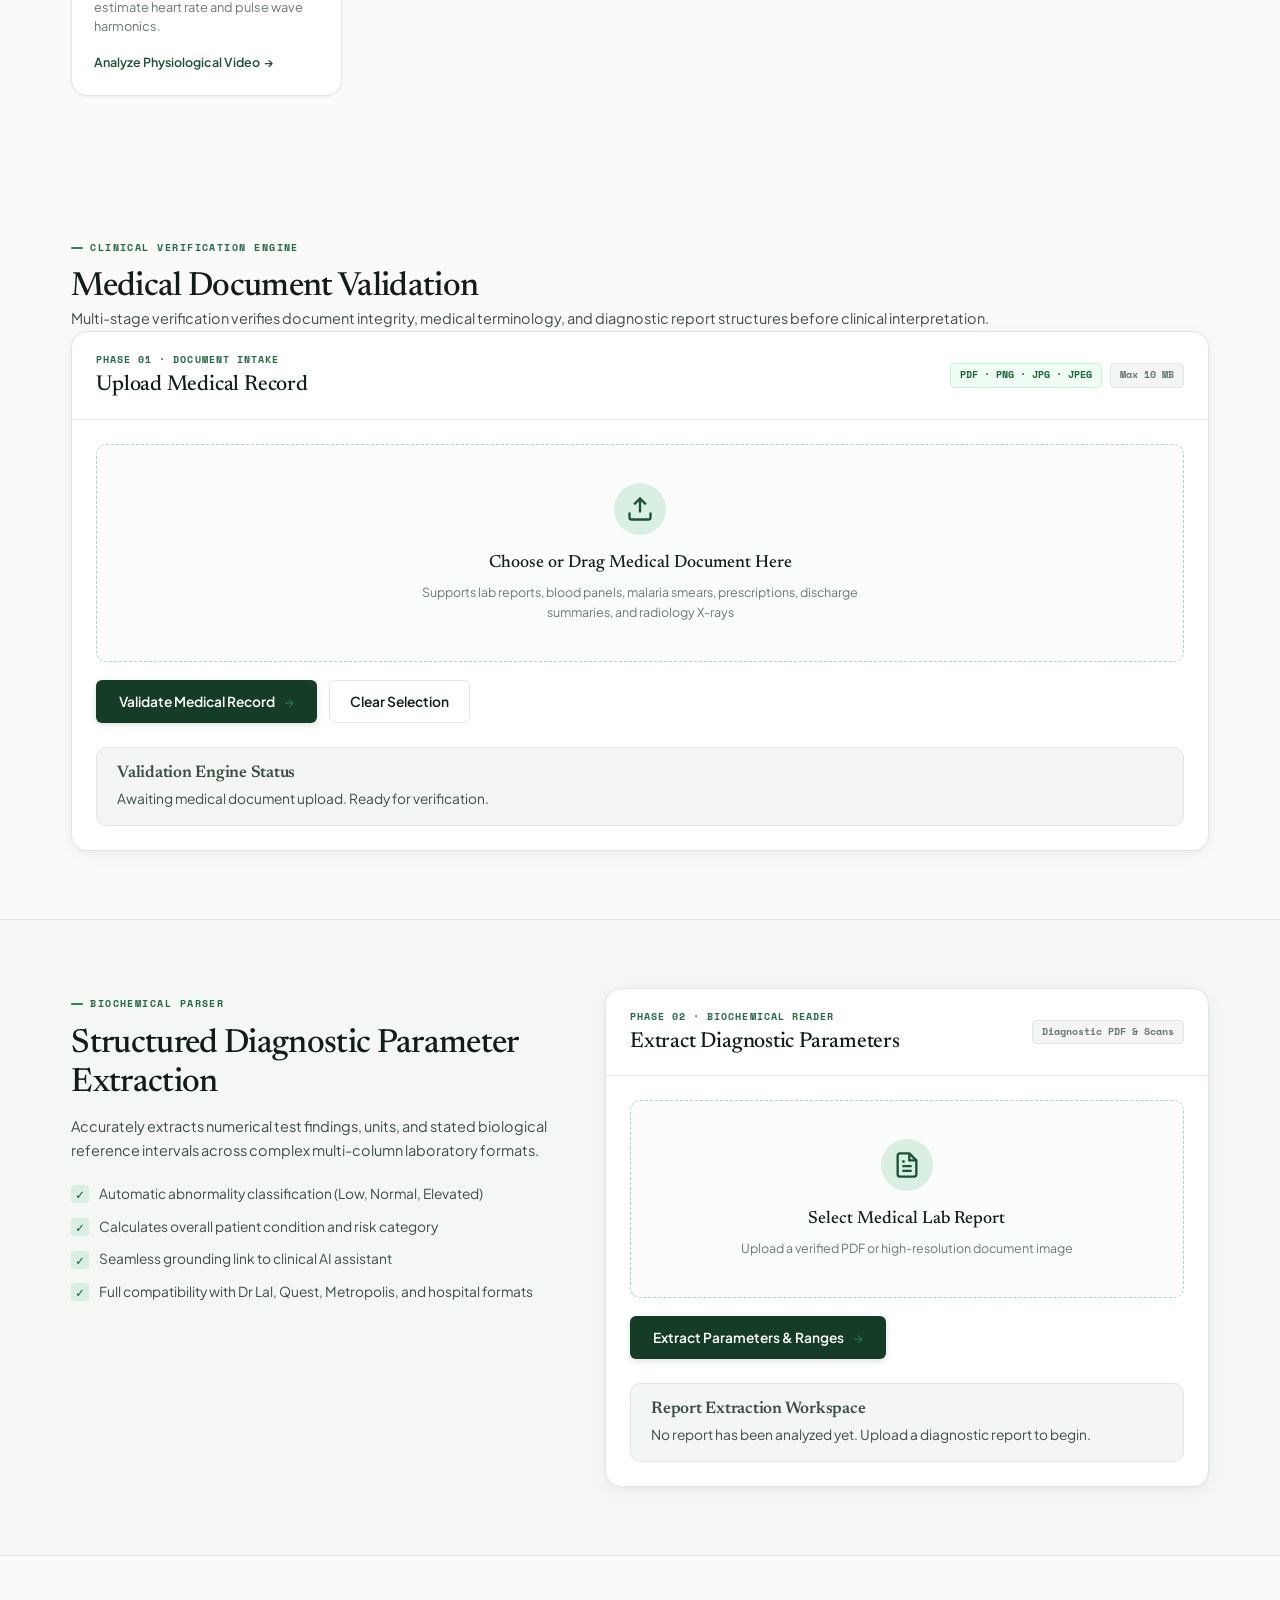
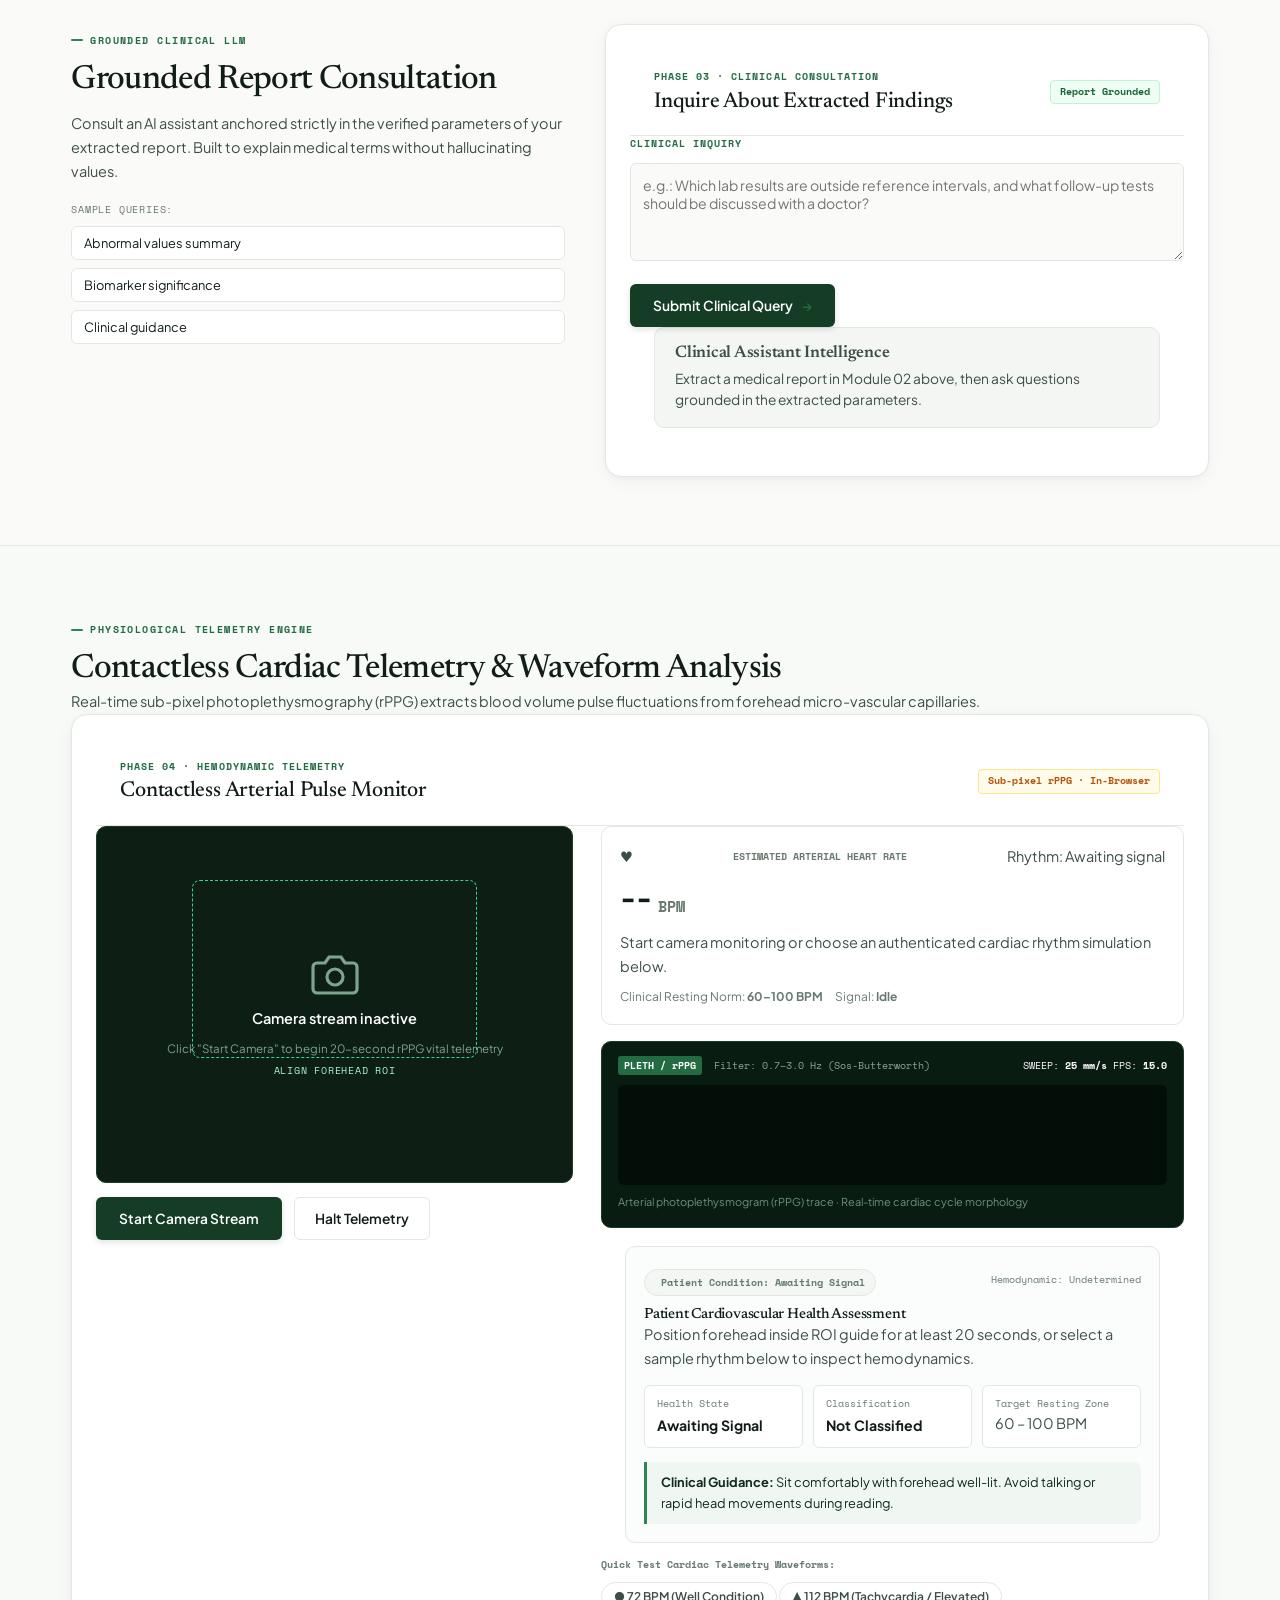
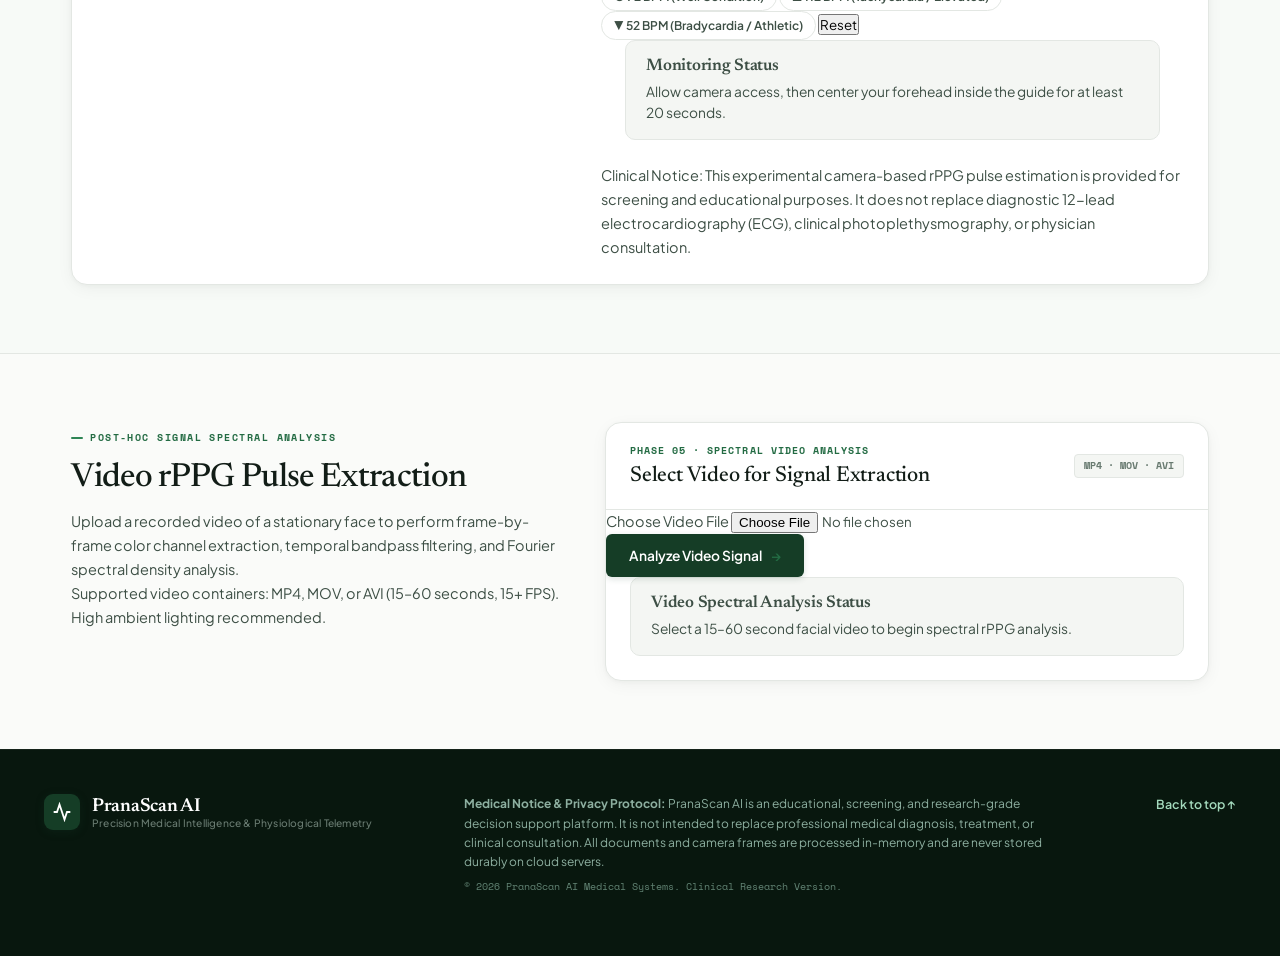
==== commit e1e950b6: "Convert to mobile application with editorial UI redesign, PWA manifest, and Flutter app" ====
--- a/index.html
+++ b/index.html
@@ -8,13 +8,18 @@
       content="PranaScan AI Clinical Intelligence Platform. Precision medical document validation, laboratory report parameter extraction, grounded clinical AI interpretation, and non-invasive rPPG physiological telemetry."
     />
     <title>PranaScan AI | Clinical Diagnostics & Physiological Telemetry Platform</title>
-    <!-- Google Fonts: Plus Jakarta Sans, Outfit, JetBrains Mono -->
+    <!-- Google Fonts: Newsreader (Editorial Serif), Plus Jakarta Sans (Interface), Space Mono (Biometrics) -->
     <link rel="preconnect" href="https://fonts.googleapis.com" />
     <link rel="preconnect" href="https://fonts.gstatic.com" crossorigin />
     <link
-      href="https://fonts.googleapis.com/css2?family=Inter:wght@300;400;500;600;700;800&family=JetBrains+Mono:wght@400;500;600;700&family=Manrope:wght@600;700;800;900&display=swap"
+      href="https://fonts.googleapis.com/css2?family=Newsreader:ital,opsz,wght@0,6..72,400;0,6..72,500;0,6..72,600;1,6..72,400;1,6..72,500&family=Plus+Jakarta+Sans:wght@300;400;500;600;700;800&family=Space+Mono:ital,wght@0,400;0,700;1,400&display=swap"
       rel="stylesheet"
     />
+    <meta name="theme-color" content="#16a34a" />
+    <meta name="apple-mobile-web-app-capable" content="yes" />
+    <meta name="apple-mobile-web-app-status-bar-style" content="black-translucent" />
+    <meta name="apple-mobile-web-app-title" content="PranaScan AI" />
+    <link rel="manifest" href="static/manifest.json" />
     <link rel="stylesheet" href="static/styles.css" />
   </head>
   <body>
@@ -60,12 +65,11 @@
         <div class="hero-copy" id="about">
           <div class="clinical-pill-badge">
             <span class="pill-dot"></span>
-            <span>CLINICAL DECISION SUPPORT & VITAL TELEMETRY</span>
-          </div>
-          <h1>PranaScan AI</h1>
-          <h2 class="hero-tagline">Clinical-Grade Medical Report Intelligence & Real-Time Physiological Telemetry</h2>
+            <span>CLINICAL DIAGNOSTIC INTELLIGENCE & TELEMETRY</span>
+          </div>
+          <h1>Precision Laboratory Extraction & <em>Contactless Telemetry</em></h1>
           <p class="hero-description">
-            Engineered for clinicians, researchers, and patients to instantly validate medical records, extract structured laboratory parameters across multi-column formats, and monitor contactless arterial pulse morphology with sub-pixel photoplethysmography (rPPG).
+            Engineered for clinicians, researchers, and patients to authenticate diagnostic panels, extract multi-column biomarkers across complex laboratory formats, and observe physiological pulse wave dynamics in real time.
           </p>
 
           <div class="hero-actions">
@@ -102,9 +106,9 @@
             <div class="hud-card-header">
               <div class="hud-lead-indicator">
                 <span class="hud-dot"></span>
-                <span>PATIENT HUD · PX-7704</span>
-              </div>
-              <span class="hud-pill-active">TELEMETRY LOCKED</span>
+                <span>TELEMETRY OBSERVATION · AMBULATORY LEAD</span>
+              </div>
+              <span class="hud-pill-active">SIGNAL VERIFIED</span>
             </div>
 
             <!-- Patient Vitals Display -->
@@ -218,7 +222,7 @@
           <a class="tool-card" href="#document-upload">
             <div class="card-top-meta">
               <span class="tool-icon icon-teal" aria-hidden="true">🛡️</span>
-              <span class="module-code">MOD-01</span>
+              <span class="module-code">PHASE 01</span>
             </div>
             <span class="tool-card-title">Document Validation & Intake</span>
             <span class="tool-card-copy">Verify authenticity, font encoding, OCR readability, and medical relevance of diagnostic PDFs and imaging scans.</span>
@@ -227,7 +231,7 @@
           <a class="tool-card" href="#report-reader">
             <div class="card-top-meta">
               <span class="tool-icon icon-cyan" aria-hidden="true">📋</span>
-              <span class="module-code">MOD-02</span>
+              <span class="module-code">PHASE 02</span>
             </div>
             <span class="tool-card-title">Biochemical Lab Reader</span>
             <span class="tool-card-copy">Extract hematology, metabolic, and cardiac biomarkers with biological reference intervals and patient condition scoring.</span>
@@ -236,7 +240,7 @@
           <a class="tool-card" href="#assistant">
             <div class="card-top-meta">
               <span class="tool-icon icon-blue" aria-hidden="true">🩺</span>
-              <span class="module-code">MOD-03</span>
+              <span class="module-code">PHASE 03</span>
             </div>
             <span class="tool-card-title">Grounded Medical Assistant</span>
             <span class="tool-card-copy">Query an AI grounded strictly in the validated report findings to explain reference deviations and clinical context.</span>
@@ -245,7 +249,7 @@
           <a class="tool-card" href="#monitor">
             <div class="card-top-meta">
               <span class="tool-icon icon-rose" aria-hidden="true">💓</span>
-              <span class="module-code">MOD-04</span>
+              <span class="module-code">PHASE 04</span>
             </div>
             <span class="tool-card-title">Photoplethysmography Monitor</span>
             <span class="tool-card-copy">Contactless browser-based facial micro-vascular pulse wave telemetry and real-time hemodynamic classification.</span>
@@ -254,7 +258,7 @@
           <a class="tool-card" href="#video">
             <div class="card-top-meta">
               <span class="tool-icon icon-indigo" aria-hidden="true">🔬</span>
-              <span class="module-code">MOD-05</span>
+              <span class="module-code">PHASE 05</span>
             </div>
             <span class="tool-card-title">Video rPPG Analysis Engine</span>
             <span class="tool-card-copy">Perform post-hoc spectral FFT analysis on facial video recordings to estimate heart rate and pulse wave harmonics.</span>
@@ -273,8 +277,8 @@
         <div class="panel form-panel">
           <div class="panel-header">
             <div>
-              <span class="step-label">INTAKE MODULE 01 · VERIFICATION</span>
-              <h3>Upload Medical Document</h3>
+              <span class="step-label">PHASE 01 · DOCUMENT INTAKE</span>
+              <h3>Upload Medical Record</h3>
             </div>
             <div class="badge-group">
               <span class="badge success">PDF · PNG · JPG · JPEG</span>
@@ -326,7 +330,7 @@
           <div class="panel form-panel report-panel">
             <div class="panel-header">
               <div>
-                <span class="step-label">EXTRACTION MODULE 02 · LAB READER</span>
+                <span class="step-label">PHASE 02 · BIOCHEMICAL READER</span>
                 <h3>Extract Diagnostic Parameters</h3>
               </div>
               <span class="badge neutral" id="readerModuleBadge">Diagnostic PDF & Scans</span>
@@ -401,8 +405,8 @@
           <div class="panel form-panel assistant-panel">
             <div class="panel-header">
               <div>
-                <span class="step-label">ASSISTANT MODULE 03 · REPORT COPILOT</span>
-                <h3>Ask About Validated Report</h3>
+                <span class="step-label">PHASE 03 · CLINICAL CONSULTATION</span>
+                <h3>Inquire About Extracted Findings</h3>
               </div>
               <span class="badge success" id="assistantGroundedBadge">Report Grounded</span>
             </div>
@@ -437,8 +441,8 @@
           <div class="panel monitor-panel">
             <div class="panel-header">
               <div>
-                <span class="step-label">TELEMETRY MODULE 04 · ARTERIAL PLETHYSMOGRAPHY</span>
-                <h3>Real-Time Cardiac Cycle & Hemodynamic Monitor</h3>
+                <span class="step-label">PHASE 04 · HEMODYNAMIC TELEMETRY</span>
+                <h3>Contactless Arterial Pulse Monitor</h3>
               </div>
               <span class="badge warning">Sub-pixel rPPG · In-Browser</span>
             </div>
@@ -591,7 +595,7 @@
           <div class="panel form-panel">
             <div class="panel-header">
               <div>
-                <span class="step-label">VIDEO MODULE 05 · SPECTRAL ANALYSIS</span>
+                <span class="step-label">PHASE 05 · SPECTRAL VIDEO ANALYSIS</span>
                 <h3>Select Video for Signal Extraction</h3>
               </div>
               <span class="badge neutral">MP4 · MOV · AVI</span>
@@ -637,6 +641,30 @@
       </div>
     </footer>
 
+    <!-- Mobile Floating Bottom Navigation Bar (Handheld Viewports) -->
+    <nav class="mobile-bottom-nav" aria-label="Mobile Clinical Navigation">
+      <a href="#home" class="mobile-nav-item active" data-target="home">
+        <span class="mobile-nav-icon">📊</span>
+        <span class="mobile-nav-label">Overview</span>
+      </a>
+      <a href="#document-upload" class="mobile-nav-item" data-target="document-upload">
+        <span class="mobile-nav-icon">📄</span>
+        <span class="mobile-nav-label">Intake</span>
+      </a>
+      <a href="#report-reader" class="mobile-nav-item" data-target="report-reader">
+        <span class="mobile-nav-icon">📋</span>
+        <span class="mobile-nav-label">Lab Reader</span>
+      </a>
+      <a href="#assistant" class="mobile-nav-item" data-target="assistant">
+        <span class="mobile-nav-icon">🩺</span>
+        <span class="mobile-nav-label">Copilot</span>
+      </a>
+      <a href="#monitor" class="mobile-nav-item" data-target="monitor">
+        <span class="mobile-nav-icon">💓</span>
+        <span class="mobile-nav-label">Telemetry</span>
+      </a>
+    </nav>
+
     <script src="static/script.js"></script>
   </body>
 </html>
--- a/static/styles.css
+++ b/static/styles.css
@@ -1,642 +1,1393 @@
 /* ==========================================================================
-   PranaScan AI — Clinical Medical Intelligence Platform
-   Hospital-Grade EMR/EHR Design System — Green Edition
+   PranaScan AI — Clinical Medical Intelligence & Telemetry Platform
+   Bespoke Editorial & Modern Clinical Design System
+   Typography: Newsreader (Display Serif) + Plus Jakarta Sans (UI Sans) + Space Mono (Lab Metrics)
    ========================================================================== */
 
 :root {
-  /* Backgrounds — soft green-tinted white */
-  --bg-app:      #f0f5f2;
-  --bg-page:     #f4f8f5;
-  --bg-surface:  #ffffff;
-  --bg-subtle:   #f7fbf8;
-  --bg-hover:    #edf5ef;
-
-  /* Clinical Green (primary) */
-  --blue-950:  #071a10;
-  --blue-900:  #0b2918;
-  --blue-800:  #14532d;
-  --blue-700:  #166534;
-  --blue-600:  #16a34a;
-  --blue-500:  #22c55e;
-  --blue-400:  #4ade80;
-  --blue-100:  #bbf7d0;
-  --blue-50:   #f0fdf4;
-
-  /* Clinical Emerald (secondary / HUD accent) */
-  --teal-700:  #065f46;
-  --teal-600:  #059669;
-  --teal-500:  #10b981;
-  --teal-400:  #34d399;
-  --teal-100:  #a7f3d0;
-  --teal-50:   #ecfdf5;
-
-  /* Status */
-  --ok:         #15803d;
-  --ok-bg:      #f0fdf4;
-  --ok-border:  #86efac;
-  --ok-text:    #14532d;
-  --warn:       #d97706;
-  --warn-bg:    #fffbeb;
-  --warn-border:#fcd34d;
-  --warn-text:  #78350f;
-  --err:        #dc2626;
-  --err-bg:     #fef2f2;
-  --err-border: #fca5a5;
-  --err-text:   #7f1d1d;
-  --info:       #166534;
-  --info-bg:    #f0fdf4;
-  --info-border:#86efac;
-  --info-text:  #14532d;
-
-  /* Neutral */
-  --gray-900: #111827;
-  --gray-800: #1f2937;
-  --gray-700: #374151;
-  --gray-600: #4b5563;
-  --gray-500: #6b7280;
-  --gray-400: #9ca3af;
-  --gray-300: #d1d5db;
-  --gray-200: #e5e7eb;
-  --gray-100: #f3f4f6;
-  --gray-50:  #f9fafb;
-
-  /* Typography */
-  --font-sans:    'Inter', system-ui, sans-serif;
-  --font-heading: 'Manrope', 'Inter', sans-serif;
-  --font-mono:    'JetBrains Mono', monospace;
+  /* Editorial Palette: Calming Alabaster, Deep Botanical Forest, Warm Stone */
+  --bg-page:        #fafbf9;
+  --bg-surface:     #ffffff;
+  --bg-subtle:      #f4f6f3;
+  --bg-hover:       #edf2ee;
+  --bg-dark-card:   #091c12;
+  --bg-dark-canvas: #040e09;
+
+  /* Forest & Sage Spectrum */
+  --forest-950:     #08170e;
+  --forest-900:     #0f291a;
+  --forest-800:     #153d26;
+  --forest-700:     #1b5234;
+  --forest-600:     #236b43;
+  --forest-500:     #2e8555;
+  --forest-400:     #43a36e;
+  --forest-200:     #a3d9bc;
+  --forest-100:     #d8efe2;
+  --forest-50:      #f0f7f3;
+
+  /* Accent Eucalyptus & Emerald */
+  --teal-accent:    #10b981;
+  --teal-light:     #34d399;
+  --teal-subtle:    #ecfdf5;
+
+  /* Clinical Status */
+  --status-normal:     #166534;
+  --status-normal-bg:  #f0fdf4;
+  --status-normal-bd:  #bbf7d0;
+  
+  --status-alert:      #b91c1c;
+  --status-alert-bg:   #fef2f2;
+  --status-alert-bd:   #fecaca;
+
+  --status-warn:       #b45309;
+  --status-warn-bg:    #fffbeb;
+  --status-warn-bd:    #fde68a;
+
+  /* Neutral Slate & Charcoal */
+  --text-primary:   #121d17;
+  --text-secondary: #3d4f45;
+  --text-muted:     #687a70;
+  --text-light:     #94a39b;
 
   /* Borders */
-  --border:       #d9e8dc;
-  --border-focus: #16a34a;
-  --border-med:   #c4d9c8;
-
-  /* Shadows — green-tinted */
-  --shadow-xs:    0 1px 2px rgba(10,40,20,0.05);
-  --shadow-sm:    0 1px 4px rgba(10,40,20,0.07), 0 1px 2px rgba(10,40,20,0.04);
-  --shadow-md:    0 4px 12px rgba(10,40,20,0.09), 0 1px 3px rgba(10,40,20,0.04);
-  --shadow-lg:    0 8px 24px rgba(10,40,20,0.11), 0 2px 6px rgba(10,40,20,0.04);
-  --shadow-panel: 0 0 0 1px rgba(10,40,20,0.06), 0 4px 16px rgba(10,40,20,0.09);
-
-  --r-xs: 4px;
-  --r-sm: 6px;
-  --r-md: 10px;
-  --r-lg: 14px;
-  --r-xl: 20px;
-}
-
-*, *::before, *::after { box-sizing: border-box; margin: 0; padding: 0; }
-html { scroll-behavior: smooth; scroll-padding-top: 96px; }
+  --border-subtle:  #e3e7e3;
+  --border-focus:   #236b43;
+  --border-dark:    #193d28;
+
+  /* Typography System */
+  --font-serif:     'Newsreader', Georgia, serif;
+  --font-sans:      'Plus Jakarta Sans', system-ui, -apple-system, sans-serif;
+  --font-mono:      'Space Mono', monospace;
+
+  /* Organic Elevation Shadows */
+  --shadow-sm:      0 1px 3px rgba(12, 38, 24, 0.04), 0 1px 2px rgba(12, 38, 24, 0.02);
+  --shadow-card:    0 4px 18px -2px rgba(12, 38, 24, 0.06), 0 1px 4px rgba(12, 38, 24, 0.03);
+  --shadow-elevated: 0 16px 36px -8px rgba(12, 38, 24, 0.09), 0 4px 12px rgba(12, 38, 24, 0.04);
+
+  --radius-sm: 6px;
+  --radius-md: 10px;
+  --radius-lg: 16px;
+  --radius-xl: 22px;
+}
+
+*, *::before, *::after {
+  box-sizing: border-box;
+  margin: 0;
+  padding: 0;
+}
+
+html {
+  scroll-behavior: smooth;
+  scroll-padding-top: 86px;
+}
 
 body {
   background: var(--bg-page);
-  color: var(--gray-700);
+  color: var(--text-secondary);
   font-family: var(--font-sans);
-  font-size: 14px;
-  line-height: 1.6;
+  font-size: 14.5px;
+  line-height: 1.65;
   -webkit-font-smoothing: antialiased;
   min-height: 100vh;
 }
 
-h1, h2, h3, h4, h5, h6 {
-  font-family: var(--font-heading);
-  color: var(--gray-900);
-  line-height: 1.2;
+h1, h2, h3, h4 {
+  font-family: var(--font-serif);
+  color: var(--text-primary);
+  font-weight: 500;
+  line-height: 1.18;
+  letter-spacing: -0.015em;
+}
+
+h1 {
+  font-size: clamp(2.3rem, 4.2vw, 3.4rem);
+  font-weight: 450;
+  letter-spacing: -0.025em;
+}
+
+h1 em, h2 em {
+  font-style: italic;
+  font-weight: 400;
+  color: var(--forest-700);
+}
+
+h2 {
+  font-size: clamp(1.7rem, 2.6vw, 2.2rem);
   letter-spacing: -0.02em;
+}
+
+h3 {
+  font-size: 1.35rem;
+  letter-spacing: -0.01em;
 }
 
 a { color: inherit; text-decoration: none; }
 button, input, textarea, select { font-family: inherit; }
-img, svg { display: block; }
-
-::-webkit-scrollbar { width: 6px; height: 6px; }
-::-webkit-scrollbar-track { background: var(--gray-100); }
-::-webkit-scrollbar-thumb { background: var(--gray-300); border-radius: 3px; }
-::-webkit-scrollbar-thumb:hover { background: var(--gray-400); }
-
+
+/* Institutional Compliance Ribbon */
+.clinical-system-bar {
+  background: var(--forest-950);
+  color: #9ac2aa;
+  font-size: 0.69rem;
+  padding: 6px 0;
+  border-bottom: 1px solid rgba(255, 255, 255, 0.06);
+}
+.system-bar-inner {
+  max-width: 1240px;
+  margin: 0 auto;
+  padding: 0 24px;
+  display: flex;
+  align-items: center;
+  justify-content: space-between;
+  flex-wrap: wrap;
+  gap: 10px;
+}
+.system-status-indicator {
+  display: flex;
+  align-items: center;
+  gap: 8px;
+  font-family: var(--font-mono);
+  font-size: 0.64rem;
+  letter-spacing: 0.02em;
+}
+.system-status-indicator strong {
+  color: #6ee7b7;
+  font-weight: 700;
+}
+.status-dot-pulse {
+  width: 6px;
+  height: 6px;
+  border-radius: 50%;
+  background: #34d399;
+  box-shadow: 0 0 0 0 rgba(52, 211, 153, 0.6);
+  animation: livePulse 2.4s ease infinite;
+  flex-shrink: 0;
+}
+@keyframes livePulse {
+  0% { box-shadow: 0 0 0 0 rgba(52, 211, 153, 0.6); }
+  70% { box-shadow: 0 0 0 7px rgba(52, 211, 153, 0); }
+  100% { box-shadow: 0 0 0 0 rgba(52, 211, 153, 0); }
+}
+.system-meta-badges {
+  display: flex;
+  gap: 8px;
+  align-items: center;
+}
+.system-badge {
+  background: rgba(255, 255, 255, 0.06);
+  border: 1px solid rgba(255, 255, 255, 0.1);
+  padding: 2px 7px;
+  border-radius: 3px;
+  font-family: var(--font-mono);
+  font-size: 0.58rem;
+  color: #88c9a0;
+  letter-spacing: 0.05em;
+}
+
+/* Main Site Header */
+.site-header {
+  position: sticky;
+  top: 0;
+  z-index: 100;
+  background: rgba(255, 255, 255, 0.95);
+  backdrop-filter: blur(12px);
+  -webkit-backdrop-filter: blur(12px);
+  border-bottom: 1px solid var(--border-subtle);
+  display: flex;
+  align-items: center;
+  justify-content: space-between;
+  gap: 20px;
+  padding: 0 max(4vw, calc((100vw - 1240px)/2 + 24px));
+  min-height: 68px;
+}
+.brand {
+  display: inline-flex;
+  align-items: center;
+  gap: 12px;
+  color: var(--text-primary);
+}
+.brand-mark {
+  width: 36px;
+  height: 36px;
+  display: grid;
+  place-items: center;
+  border-radius: 9px;
+  background: var(--forest-800);
+  color: #fff;
+  box-shadow: 0 2px 8px rgba(21, 61, 38, 0.25);
+}
+.brand-copy {
+  display: grid;
+  line-height: 1.15;
+}
+.brand-copy strong {
+  font-family: var(--font-serif);
+  font-size: 1.18rem;
+  font-weight: 600;
+  letter-spacing: -0.015em;
+  color: var(--forest-950);
+}
+.brand-copy small {
+  font-family: var(--font-sans);
+  font-size: 0.64rem;
+  color: var(--text-muted);
+  font-weight: 500;
+  letter-spacing: 0.02em;
+}
+.site-nav {
+  display: flex;
+  align-items: center;
+  gap: 6px;
+}
+.site-nav a:not(.nav-cta) {
+  color: var(--text-secondary);
+  font-size: 0.83rem;
+  font-weight: 500;
+  padding: 7px 14px;
+  border-radius: var(--radius-sm);
+  transition: all 0.15s ease;
+}
+.site-nav a:not(.nav-cta):hover {
+  background: var(--bg-hover);
+  color: var(--forest-800);
+}
+.nav-cta {
+  background: var(--forest-800);
+  color: #ffffff !important;
+  font-size: 0.81rem;
+  font-weight: 600;
+  padding: 8px 18px;
+  border-radius: var(--radius-sm);
+  box-shadow: var(--shadow-sm);
+  transition: all 0.18s ease;
+}
+.nav-cta:hover {
+  background: var(--forest-700);
+  transform: translateY(-1px);
+}
+
+/* Sections & Wrappers */
+.section-wrap {
+  max-width: 1240px;
+  margin: 0 auto;
+  padding: 68px max(4vw, calc((100vw - 1240px)/2 + 24px));
+}
 .eyebrow {
-  display: inline-flex; align-items: center; gap: 6px;
-  font-family: var(--font-mono); font-size: 0.65rem; font-weight: 600;
-  letter-spacing: 0.12em; text-transform: uppercase; color: var(--blue-700); margin-bottom: 10px;
-}
-.eyebrow::before { content: ''; display: block; width: 14px; height: 2px; background: var(--blue-600); border-radius: 1px; }
-
-.section-wrap {
-  max-width: 1260px; margin: 0 auto;
-  padding: 64px max(4vw, calc((100vw - 1260px)/2 + 20px));
-}
-
-/* TOP BAR */
-.clinical-system-bar {
-  background: var(--blue-950); color: #b8d4be;
-  font-size: 0.7rem; padding: 5px 0;
-  border-bottom: 1px solid rgba(255,255,255,0.06);
-}
-.system-bar-inner {
-  max-width: 1260px; margin: 0 auto;
-  padding: 0 max(4vw, calc((100vw - 1260px)/2 + 20px));
-  display: flex; align-items: center; justify-content: space-between; flex-wrap: wrap; gap: 8px;
-}
-.system-status-indicator { display: flex; align-items: center; gap: 8px; font-family: var(--font-mono); font-size: 0.65rem; }
-.system-status-indicator strong { color: #6ee7b7; }
-.status-dot-pulse {
-  width: 6px; height: 6px; border-radius: 50%; background: #6ee7b7;
-  box-shadow: 0 0 0 0 rgba(110,231,183,0.7); animation: livePulse 2s ease infinite; flex-shrink: 0;
-}
-@keyframes livePulse {
-  0% { box-shadow: 0 0 0 0 rgba(110,231,183,0.7); }
-  70% { box-shadow: 0 0 0 8px rgba(110,231,183,0); }
-  100% { box-shadow: 0 0 0 0 rgba(110,231,183,0); }
-}
-.system-meta-badges { display: flex; gap: 6px; align-items: center; flex-wrap: wrap; }
-.system-badge {
-  background: rgba(255,255,255,0.07); border: 1px solid rgba(255,255,255,0.1);
-  padding: 2px 8px; border-radius: 3px; font-family: var(--font-mono);
-  font-size: 0.6rem; color: #88c9a0; letter-spacing: 0.04em;
-}
-
-/* HEADER */
-.site-header {
-  position: sticky; top: 0; z-index: 100;
-  background: var(--bg-surface); border-bottom: 2px solid var(--blue-700);
-  box-shadow: 0 1px 4px rgba(10,40,20,0.07);
-  display: flex; align-items: center; justify-content: space-between; gap: 20px;
-  padding: 0 max(4vw, calc((100vw - 1260px)/2 + 20px));
-  min-height: 68px;
-}
-.brand { display: inline-flex; align-items: center; gap: 12px; color: var(--gray-900); transition: opacity 0.15s; }
-.brand:hover { opacity: 0.8; }
-.brand-mark {
-  width: 38px; height: 38px; display: grid; place-items: center; border-radius: var(--r-sm);
-  background: linear-gradient(145deg, var(--blue-700), var(--teal-600));
-  color: #fff; box-shadow: 0 3px 12px rgba(22,163,74,0.35);
-}
-.brand-copy { display: grid; line-height: 1.2; }
-.brand-copy strong { font-family: var(--font-heading); font-size: 1.05rem; font-weight: 800; letter-spacing: -0.03em; color: var(--blue-900); }
-.brand-copy small { font-size: 0.62rem; color: var(--gray-500); font-weight: 500; }
-.site-nav { display: flex; align-items: center; gap: 4px; }
-.site-nav a:not(.nav-cta) {
-  color: var(--gray-600); font-size: 0.84rem; font-weight: 500;
-  padding: 6px 14px; border-radius: var(--r-sm); transition: all 0.15s; border: 1px solid transparent;
-}
-.site-nav a:not(.nav-cta):hover { color: var(--blue-700); background: var(--blue-50); border-color: var(--blue-100); }
-.site-nav .nav-cta {
-  padding: 8px 18px; border-radius: var(--r-sm); background: var(--blue-700);
-  color: #fff; font-size: 0.83rem; font-weight: 700;
-  box-shadow: 0 2px 8px rgba(22,163,74,0.3); transition: all 0.18s; border: 1px solid var(--blue-800);
-}
-.site-nav .nav-cta:hover { background: var(--blue-800); transform: translateY(-1px); box-shadow: 0 4px 14px rgba(22,163,74,0.4); }
-
-/* HERO */
+  display: inline-flex;
+  align-items: center;
+  gap: 7px;
+  font-family: var(--font-mono);
+  font-size: 0.65rem;
+  font-weight: 700;
+  letter-spacing: 0.14em;
+  text-transform: uppercase;
+  color: var(--forest-600);
+  margin-bottom: 12px;
+}
+.eyebrow::before {
+  content: '';
+  display: block;
+  width: 12px;
+  height: 2px;
+  background: var(--forest-500);
+  border-radius: 1px;
+}
+
+/* Hero Section */
 .hero {
-  display: grid; grid-template-columns: 1.15fr 0.85fr;
-  grid-template-areas: "copy art" "process process" "activities activities";
-  align-items: start; column-gap: 48px;
-  padding: 48px max(4vw, calc((100vw - 1260px)/2 + 20px)) 40px;
-  background: var(--bg-surface); border-bottom: 1px solid var(--border); position: relative;
-}
-.hero::before {
-  content: ''; position: absolute; top: 0; left: 0; bottom: 0; width: 4px;
-  background: linear-gradient(180deg, var(--blue-600), var(--teal-400));
-}
-.hero-copy { grid-area: copy; }
-
+  padding-top: 54px;
+  padding-bottom: 50px;
+  display: grid;
+  grid-template-columns: 1.15fr 0.85fr;
+  grid-template-areas:
+    'copy art'
+    'process process'
+    'activities activities';
+  gap: 40px;
+  align-items: center;
+  border-bottom: 1px solid var(--border-subtle);
+}
+.hero-copy {
+  grid-area: copy;
+}
 .clinical-pill-badge {
-  display: inline-flex; align-items: center; gap: 7px;
-  background: var(--blue-50); border: 1px solid var(--blue-100);
-  color: var(--blue-700); font-family: var(--font-mono); font-size: 0.66rem; font-weight: 600;
-  padding: 5px 12px; border-radius: 3px; margin-bottom: 18px;
-  letter-spacing: 0.06em; text-transform: uppercase;
-}
-.pill-dot { width: 5px; height: 5px; border-radius: 50%; background: var(--blue-500); }
-
-.hero h1 {
-  font-size: clamp(2.2rem, 4vw, 3.4rem); font-weight: 800; line-height: 1.08;
-  letter-spacing: -0.04em; color: var(--blue-900); margin-bottom: 16px;
-}
-.hero-tagline { font-size: clamp(0.95rem, 1.6vw, 1.1rem); font-weight: 400; color: var(--gray-600); line-height: 1.7; max-width: 520px; margin-bottom: 28px; }
-.hero-description { font-size: 0.87rem; color: var(--gray-500); line-height: 1.75; max-width: 500px; }
-.hero-actions { display: flex; align-items: center; flex-wrap: wrap; gap: 12px; margin-bottom: 36px; }
-
+  display: inline-flex;
+  align-items: center;
+  gap: 8px;
+  background: var(--forest-50);
+  border: 1px solid var(--forest-200);
+  padding: 4px 12px;
+  border-radius: 20px;
+  font-family: var(--font-mono);
+  font-size: 0.65rem;
+  font-weight: 700;
+  color: var(--forest-700);
+  letter-spacing: 0.08em;
+  margin-bottom: 16px;
+}
+.pill-dot {
+  width: 6px;
+  height: 6px;
+  border-radius: 50%;
+  background: var(--forest-500);
+}
+.hero-tagline {
+  font-family: var(--font-sans);
+  font-size: 1.05rem;
+  font-weight: 400;
+  color: var(--text-muted);
+  line-height: 1.6;
+  margin-top: 14px;
+  max-width: 580px;
+}
+.hero-description {
+  font-size: 0.92rem;
+  color: var(--text-secondary);
+  line-height: 1.68;
+  margin-top: 12px;
+  max-width: 580px;
+}
+.hero-actions {
+  display: flex;
+  align-items: center;
+  gap: 14px;
+  margin-top: 26px;
+  flex-wrap: wrap;
+}
+.primary-btn {
+  display: inline-flex;
+  align-items: center;
+  gap: 9px;
+  background: var(--forest-800);
+  color: #ffffff;
+  font-size: 0.86rem;
+  font-weight: 600;
+  padding: 12px 22px;
+  border-radius: var(--radius-sm);
+  border: 1px solid transparent;
+  box-shadow: 0 2px 6px rgba(21, 61, 38, 0.15);
+  cursor: pointer;
+  transition: all 0.18s ease;
+}
+.primary-btn:hover {
+  background: var(--forest-700);
+  transform: translateY(-1px);
+  box-shadow: 0 4px 12px rgba(21, 61, 38, 0.22);
+}
+.secondary-btn {
+  display: inline-flex;
+  align-items: center;
+  gap: 8px;
+  background: var(--bg-surface);
+  color: var(--text-primary);
+  font-size: 0.86rem;
+  font-weight: 600;
+  padding: 12px 20px;
+  border-radius: var(--radius-sm);
+  border: 1px solid var(--border-subtle);
+  cursor: pointer;
+  transition: all 0.15s ease;
+}
+.secondary-btn:hover {
+  background: var(--bg-hover);
+  border-color: #ccd4cc;
+}
 .clinical-stats-grid {
-  display: grid; grid-template-columns: repeat(3,1fr);
-  border: 1px solid var(--border); border-radius: var(--r-md); overflow: hidden; box-shadow: var(--shadow-xs);
+  display: grid;
+  grid-template-columns: repeat(3, 1fr);
+  gap: 16px;
+  margin-top: 36px;
+  padding-top: 24px;
+  border-top: 1px solid var(--border-subtle);
 }
 .stat-card {
-  display: flex; flex-direction: column; gap: 2px; padding: 14px 16px;
-  background: var(--bg-subtle); border-right: 1px solid var(--border); transition: background 0.15s;
-}
-.stat-card:last-child { border-right: none; }
-.stat-card:hover { background: var(--blue-50); }
-.stat-value { font-family: var(--font-heading); font-size: 1.4rem; font-weight: 800; color: var(--blue-600); letter-spacing: -0.03em; line-height: 1; }
-.stat-label { font-size: 0.65rem; font-weight: 600; color: var(--gray-500); text-transform: uppercase; letter-spacing: 0.06em; }
-
-/* HUD CARD */
-.hero-art { grid-area: art; display: flex; justify-content: center; }
+  display: flex;
+  flex-direction: column;
+}
+.stat-value {
+  font-family: var(--font-serif);
+  font-size: 1.55rem;
+  font-weight: 600;
+  color: var(--forest-900);
+  line-height: 1.2;
+}
+.stat-label {
+  font-size: 0.72rem;
+  color: var(--text-muted);
+  font-weight: 500;
+  margin-top: 2px;
+}
+
+/* Hero HUD Card — Refined Clinical Design */
+.hero-art {
+  grid-area: art;
+  display: flex;
+  justify-content: flex-end;
+}
 .hud-monitor-card {
-  width: 100%; max-width: 420px; background: var(--blue-950);
-  border: 1px solid #0f3a1e; border-radius: var(--r-lg); padding: 20px;
-  box-shadow: var(--shadow-lg); color: #d4f0dc; position: relative; overflow: hidden;
-}
-.hud-monitor-card::before {
-  content: ''; position: absolute; top: 0; left: 0; right: 0; height: 3px;
-  background: linear-gradient(90deg, var(--teal-400), var(--blue-400));
-}
-.hud-card-header { display: flex; justify-content: space-between; align-items: center; padding-bottom: 12px; margin-bottom: 16px; border-bottom: 1px solid rgba(255,255,255,0.08); }
-.hud-lead-indicator { display: flex; align-items: center; gap: 7px; font-family: var(--font-mono); font-size: 0.65rem; color: #88c9a0; letter-spacing: 0.07em; }
-.hud-dot { width: 6px; height: 6px; border-radius: 50%; background: var(--teal-400); box-shadow: 0 0 6px var(--teal-400); animation: livePulse 2s ease infinite; }
-.hud-pill-active { background: rgba(52,211,153,0.15); border: 1px solid rgba(52,211,153,0.35); color: var(--teal-400); font-family: var(--font-mono); font-size: 0.6rem; font-weight: 700; padding: 3px 8px; border-radius: 3px; letter-spacing: 0.06em; }
-.hud-vitals-row { display: grid; grid-template-columns: repeat(3,1fr); gap: 8px; margin-bottom: 16px; }
-.hud-vital { background: rgba(255,255,255,0.04); border: 1px solid rgba(255,255,255,0.07); border-radius: var(--r-sm); padding: 10px 8px; }
-.hud-vital-title { display: block; font-size: 0.55rem; color: #5a9a70; font-family: var(--font-mono); font-weight: 600; letter-spacing: 0.07em; text-transform: uppercase; margin-bottom: 3px; }
-.hud-vital-num { font-family: var(--font-heading); font-size: 1.5rem; font-weight: 800; color: #e8f8ec; line-height: 1.1; }
-.hud-vital-num small { font-size: 0.62rem; color: var(--teal-400); font-weight: 600; font-family: var(--font-sans); margin-left: 2px; }
-.hud-accent-pulse { color: #f87171; font-size: 0.9rem; animation: heartPulse 1.1s infinite ease-in-out; }
-@keyframes heartPulse { 0%, 100% { transform: scale(1); } 30% { transform: scale(1.4); } 60% { transform: scale(1.1); } }
-.hud-vital-sub { font-size: 0.58rem; color: #5a7a9e; line-height: 1.3; margin-top: 2px; display: block; }
-.hud-ecg-trace-wrap { position: relative; height: 54px; background: #020d06; border: 1px solid rgba(52,211,153,0.15); border-radius: var(--r-sm); overflow: hidden; margin-bottom: 14px; }
-.hud-grid-background { position: absolute; inset: 0; background-image: linear-gradient(rgba(52,211,153,0.07) 1px, transparent 1px), linear-gradient(90deg, rgba(52,211,153,0.07) 1px, transparent 1px); background-size: 12px 12px; }
-.hud-ecg-svg { position: relative; width: 100%; height: 100%; }
-.ecg-line-glow { fill: none; stroke: rgba(52,211,153,0.45); stroke-width: 5; stroke-linecap: round; stroke-linejoin: round; filter: blur(2.5px); }
-.ecg-line-core { fill: none; stroke: #34d399; stroke-width: 1.7; stroke-linecap: round; stroke-linejoin: round; stroke-dasharray: 800; stroke-dashoffset: 800; animation: ecgDraw 3s ease forwards, ecgPulse 2s 3s ease-in-out infinite alternate; }
-@keyframes ecgDraw { to { stroke-dashoffset: 0; } }
-@keyframes ecgPulse { from { filter: drop-shadow(0 0 2px #34d399); } to { filter: drop-shadow(0 0 7px #34d399); } }
-.hud-stamp-badge { display: flex; align-items: center; gap: 7px; font-family: var(--font-mono); font-size: 0.61rem; color: #4a7a5a; border-top: 1px solid rgba(255,255,255,0.06); padding-top: 10px; letter-spacing: 0.04em; }
-.hud-stamp-badge svg { color: var(--teal-400); }
-
-/* HERO PROCESS */
+  width: 100%;
+  max-width: 440px;
+  background: var(--bg-dark-card);
+  border: 1px solid var(--border-dark);
+  border-radius: var(--radius-lg);
+  padding: 22px;
+  color: #fff;
+  box-shadow: var(--shadow-elevated);
+}
+.hud-card-header {
+  display: flex;
+  align-items: center;
+  justify-content: space-between;
+  margin-bottom: 20px;
+}
+.hud-lead-indicator {
+  display: flex;
+  align-items: center;
+  gap: 7px;
+  font-family: var(--font-mono);
+  font-size: 0.65rem;
+  color: #92bfa5;
+  letter-spacing: 0.06em;
+}
+.hud-dot {
+  width: 6px;
+  height: 6px;
+  border-radius: 50%;
+  background: var(--teal-accent);
+}
+.hud-pill-active {
+  background: rgba(16, 185, 129, 0.16);
+  border: 1px solid rgba(16, 185, 129, 0.35);
+  color: #6ee7b7;
+  font-family: var(--font-mono);
+  font-size: 0.62rem;
+  font-weight: 700;
+  padding: 2px 8px;
+  border-radius: 4px;
+}
+.hud-vitals-row {
+  display: grid;
+  grid-template-columns: repeat(3, 1fr);
+  gap: 12px;
+  background: rgba(255, 255, 255, 0.03);
+  border: 1px solid rgba(255, 255, 255, 0.05);
+  border-radius: var(--radius-md);
+  padding: 14px 10px;
+  margin-bottom: 18px;
+}
+.hud-vital {
+  display: flex;
+  flex-direction: column;
+  text-align: center;
+}
+.hud-vital-title {
+  font-family: var(--font-mono);
+  font-size: 0.6rem;
+  color: #749683;
+  letter-spacing: 0.05em;
+}
+.hud-vital-num {
+  font-family: var(--font-serif);
+  font-size: 1.55rem;
+  font-weight: 600;
+  color: #ffffff;
+  margin: 4px 0 2px;
+}
+.hud-vital-num small {
+  font-family: var(--font-sans);
+  font-size: 0.68rem;
+  color: #88a896;
+}
+.hud-accent-pulse {
+  color: #f87171;
+  font-size: 0.9rem;
+}
+.hud-vital-sub {
+  font-size: 0.65rem;
+  color: #648673;
+}
+.hud-ecg-trace-wrap {
+  height: 70px;
+  background: var(--bg-dark-canvas);
+  border: 1px solid rgba(46, 133, 85, 0.25);
+  border-radius: var(--radius-md);
+  position: relative;
+  overflow: hidden;
+  margin-bottom: 14px;
+}
+.hud-grid-background {
+  position: absolute;
+  inset: 0;
+  background-image: 
+    linear-gradient(rgba(46, 133, 85, 0.08) 1px, transparent 1px),
+    linear-gradient(90deg, rgba(46, 133, 85, 0.08) 1px, transparent 1px);
+  background-size: 16px 16px;
+}
+.hud-ecg-svg {
+  position: absolute;
+  inset: 0;
+  width: 100%;
+  height: 100%;
+}
+.ecg-line-glow {
+  fill: none;
+  stroke: rgba(52, 211, 153, 0.35);
+  stroke-width: 4;
+}
+.ecg-line-core {
+  fill: none;
+  stroke: #34d399;
+  stroke-width: 1.8;
+}
+.hud-stamp-badge {
+  display: flex;
+  align-items: center;
+  gap: 7px;
+  font-family: var(--font-mono);
+  font-size: 0.62rem;
+  color: #749884;
+}
+
+/* Workflow Step Strip */
 .hero-process {
-  grid-area: process; display: grid; grid-template-columns: 170px 1fr; gap: 24px;
-  align-items: center; margin-top: 36px;
-  background: var(--bg-subtle); border: 1px solid var(--border); border-radius: var(--r-md); padding: 16px 22px;
-}
-.hero-process-heading .eyebrow { margin-bottom: 4px; }
-.hero-process-heading span { font-size: 0.82rem; color: var(--gray-500); font-weight: 500; }
-.hero-steps { display: grid; grid-template-columns: repeat(3,1fr); gap: 18px; list-style: none; }
-.hero-steps li { display: flex; align-items: flex-start; gap: 10px; }
-.step-number { display: grid; width: 28px; height: 28px; flex: 0 0 auto; place-items: center; border-radius: var(--r-xs); background: var(--blue-100); color: var(--blue-700); font-family: var(--font-mono); font-size: 0.68rem; font-weight: 700; border: 1px solid var(--teal-100); }
-.hero-steps strong { display: block; font-size: 0.8rem; color: var(--gray-900); font-weight: 600; margin-bottom: 2px; }
-.hero-steps small { display: block; font-size: 0.7rem; color: var(--gray-500); line-height: 1.4; }
-
-/* ACTIVITIES */
-.hero-activities { grid-area: activities; display: flex; align-items: center; flex-wrap: wrap; gap: 7px; margin-top: 16px; padding-top: 16px; border-top: 1px solid var(--border); }
-.activities-label { font-family: var(--font-mono); font-size: 0.62rem; font-weight: 700; color: var(--gray-400); letter-spacing: 0.08em; margin-right: 4px; text-transform: uppercase; }
-.activity-button { display: inline-flex; align-items: center; gap: 6px; padding: 6px 13px; background: var(--bg-surface); border: 1px solid var(--border); border-radius: var(--r-sm); color: var(--gray-700); font-size: 0.77rem; font-weight: 500; transition: all 0.15s; cursor: pointer; box-shadow: var(--shadow-xs); }
-.activity-button:hover { background: var(--blue-50); border-color: var(--blue-100); color: var(--blue-700); transform: translateY(-1px); box-shadow: var(--shadow-sm); }
-.activity-button .btn-icon { font-size: 0.85rem; }
-.activity-button .btn-arrow { color: var(--blue-500); font-weight: 700; font-size: 0.75rem; }
-
-/* BUTTONS */
-.primary-btn { display: inline-flex; align-items: center; justify-content: center; gap: 8px; min-height: 42px; padding: 10px 22px; border: none; border-radius: var(--r-sm); background: var(--blue-700); color: #fff; font-weight: 700; font-size: 0.85rem; cursor: pointer; box-shadow: 0 2px 8px rgba(22,163,74,0.3); transition: all 0.18s; border: 1px solid var(--blue-800); }
-.primary-btn:hover { background: var(--blue-800); transform: translateY(-1px); box-shadow: 0 4px 14px rgba(22,163,74,0.4); }
-.primary-btn:active { transform: translateY(0); }
-.primary-btn:disabled { opacity: 0.5; cursor: not-allowed; transform: none; box-shadow: none; }
-.btn-arrow { transition: transform 0.18s; }
-.primary-btn:hover .btn-arrow { transform: translateX(3px); }
-
-.secondary-btn { display: inline-flex; align-items: center; justify-content: center; gap: 8px; min-height: 42px; padding: 10px 20px; border: 1px solid var(--border-med); border-radius: var(--r-sm); background: var(--bg-surface); color: var(--gray-700); font-weight: 600; font-size: 0.85rem; cursor: pointer; transition: all 0.18s; box-shadow: var(--shadow-xs); }
-.secondary-btn:hover { background: var(--gray-50); border-color: var(--gray-400); }
-.secondary-btn:disabled { opacity: 0.4; cursor: not-allowed; }
-.pulse-icon { color: #ef4444; animation: heartPulse 1.2s ease-in-out infinite; }
-
-/* TOOLS */
-.tools-section { background: var(--bg-page); border-top: 1px solid var(--border); border-bottom: 1px solid var(--border); }
-.section-heading { margin-bottom: 36px; }
-.section-heading h2 { font-size: clamp(1.6rem,3vw,2.2rem); font-weight: 800; letter-spacing: -0.035em; margin-top: 6px; }
-.section-heading p { margin-top: 8px; color: var(--gray-500); font-size: 0.9rem; max-width: 500px; line-height: 1.7; }
-.section-heading-left { text-align: left; }
-.tool-cards { display: grid; grid-template-columns: repeat(auto-fit, minmax(210px,1fr)); gap: 14px; }
-.tool-card { display: flex; flex-direction: column; padding: 20px; border-radius: var(--r-lg); background: var(--bg-surface); border: 1px solid var(--border); box-shadow: var(--shadow-sm); transition: all 0.22s; cursor: pointer; position: relative; overflow: hidden; }
-.tool-card::before { content: ''; position: absolute; top: 0; left: 0; bottom: 0; width: 3px; background: var(--blue-500); opacity: 0; transition: opacity 0.22s; }
-.tool-card:hover { transform: translateY(-3px); border-color: var(--blue-100); box-shadow: var(--shadow-lg); }
-.tool-card:hover::before { opacity: 1; }
-.card-top-meta { display: flex; justify-content: space-between; align-items: flex-start; margin-bottom: 14px; }
-.module-code { font-family: var(--font-mono); font-size: 0.59rem; font-weight: 600; color: var(--gray-400); letter-spacing: 0.07em; background: var(--gray-100); padding: 2px 6px; border-radius: 3px; border: 1px solid var(--gray-200); }
-.tool-icon { font-size: 1.4rem; }
-.tool-card-title { font-family: var(--font-heading); font-size: 0.97rem; font-weight: 700; color: var(--gray-900); margin-bottom: 7px; }
-.tool-card-copy { font-size: 0.78rem; color: var(--gray-500); line-height: 1.55; flex-grow: 1; margin-bottom: 16px; }
-.card-link { font-size: 0.77rem; font-weight: 700; color: var(--blue-700); display: inline-flex; align-items: center; gap: 4px; transition: gap 0.18s, color 0.18s; }
-.tool-card:hover .card-link { gap: 8px; color: var(--blue-800); }
-
-/* FEATURE */
-.feature-section { border-top: 1px solid var(--border); }
-.feature-band { background: var(--bg-subtle); border-top: 1px solid var(--border); border-bottom: 1px solid var(--border); }
-.feature-layout { display: grid; grid-template-columns: 0.9fr 1.1fr; gap: 48px; align-items: start; }
-.assistant-layout { grid-template-columns: 0.85fr 1.15fr; }
-.feature-copy h2 { font-size: clamp(1.5rem,2.8vw,2rem); font-weight: 800; letter-spacing: -0.035em; margin: 8px 0 12px; }
-.feature-copy p { color: var(--gray-500); font-size: 0.88rem; line-height: 1.75; }
-.check-list { list-style: none; margin-top: 20px; }
-.check-list li { position: relative; padding-left: 22px; margin-bottom: 9px; font-size: 0.85rem; color: var(--gray-600); line-height: 1.5; }
-.check-list li::before { content: ''; position: absolute; left: 0; top: 5px; width: 12px; height: 12px; background: var(--ok-bg); border: 1px solid var(--ok-border); border-radius: 50%; background-image: url("data:image/svg+xml,%3Csvg viewBox='0 0 10 10' xmlns='http://www.w3.org/2000/svg'%3E%3Cpath d='M2 5l2.5 2.5L8 3' stroke='%2315803d' stroke-width='1.5' fill='none' stroke-linecap='round' stroke-linejoin='round'/%3E%3C/svg%3E"); background-size: contain; }
-
-/* PANEL */
-.panel { background: var(--bg-surface); border: 1px solid var(--border); border-radius: var(--r-lg); overflow: hidden; box-shadow: var(--shadow-panel); }
-.panel-header { display: flex; justify-content: space-between; align-items: center; flex-wrap: wrap; gap: 10px; padding: 16px 22px; background: var(--bg-subtle); border-bottom: 1px solid var(--border); }
-.step-label { display: block; font-family: var(--font-mono); font-size: 0.6rem; font-weight: 700; color: var(--blue-700); letter-spacing: 0.1em; text-transform: uppercase; margin-bottom: 3px; }
-.panel-header h3 { margin: 0; font-size: 1.05rem; font-weight: 700; color: var(--gray-900); letter-spacing: -0.02em; }
-.form-panel > form, .form-panel > .result-box { padding: 20px 22px; }
-.form-panel > label.step-label { padding: 18px 22px 0; display: block; }
-.form-panel > textarea { margin: 8px 22px 0; width: calc(100% - 44px); }
-.form-panel > .assistant-action-row { padding: 12px 22px 20px; }
-.badge-group { display: flex; gap: 5px; flex-wrap: wrap; }
-.badge { display: inline-flex; align-items: center; padding: 3px 9px; border-radius: 3px; font-size: 0.66rem; font-weight: 700; font-family: var(--font-mono); letter-spacing: 0.04em; }
-.badge.success { background: var(--ok-bg); color: var(--ok); border: 1px solid var(--ok-border); }
-.badge.warning { background: var(--warn-bg); color: var(--warn); border: 1px solid var(--warn-border); }
-.badge.danger { background: var(--err-bg); color: var(--err); border: 1px solid var(--err-border); }
-.badge.neutral { background: var(--gray-100); color: var(--gray-600); border: 1px solid var(--gray-200); }
-
-/* DROP ZONE */
-.drop-zone { display: flex; flex-direction: column; align-items: center; justify-content: center; gap: 10px; border: 2px dashed var(--blue-100); border-radius: var(--r-md); padding: 36px 24px; background: var(--blue-50); cursor: pointer; text-align: center; transition: all 0.18s; }
-.drop-zone:hover { border-color: var(--blue-500); background: var(--teal-50); box-shadow: 0 0 0 4px rgba(22,163,74,0.07); }
-.drop-zone input[type="file"] { display: none; }
-.upload-icon-wrap { width: 50px; height: 50px; border-radius: var(--r-md); background: var(--blue-100); border: 1px solid var(--teal-100); color: var(--blue-700); display: grid; place-items: center; transition: all 0.18s; }
-.drop-zone:hover .upload-icon-wrap { background: var(--blue-100); transform: scale(1.06); }
-.drop-zone strong { font-size: 0.9rem; font-weight: 700; color: var(--gray-800); }
-.drop-zone span { font-size: 0.76rem; color: var(--gray-500); max-width: 400px; line-height: 1.5; }
-.form-actions { display: flex; gap: 10px; margin-top: 18px; }
-
-/* RESULT */
-.result-box { margin-top: 16px; border-radius: var(--r-md); padding: 16px 18px; border: 1px solid transparent; transition: all 0.22s; }
-.result-box h4 { margin: 0 0 6px; font-size: 0.86rem; font-weight: 700; color: var(--gray-900); }
-.result-box p { margin: 0; font-size: 0.82rem; line-height: 1.65; color: var(--gray-600); }
-.result-box.neutral { background: var(--bg-subtle); border-color: var(--border); }
-.result-box.success { background: var(--ok-bg); border-color: var(--ok-border); }
-.result-box.success h4 { color: var(--ok-text); }
-.result-box.danger { background: var(--err-bg); border-color: var(--err-border); }
-.result-box.danger h4 { color: var(--err-text); }
-.result-box.warning { background: var(--warn-bg); border-color: var(--warn-border); }
-.result-box.warning h4 { color: var(--warn-text); }
-.result-box table { width: 100%; border-collapse: collapse; margin-top: 12px; font-size: 0.79rem; border: 1px solid var(--border); border-radius: var(--r-sm); overflow: hidden; background: var(--bg-surface); }
-.result-box th, .result-box td { padding: 9px 13px; text-align: left; border-bottom: 1px solid var(--border); }
-.result-box th { background: var(--gray-50); color: var(--gray-600); font-weight: 700; font-size: 0.68rem; text-transform: uppercase; letter-spacing: 0.06em; font-family: var(--font-mono); border-bottom: 2px solid var(--border-med); }
-.result-box td { color: var(--gray-700); }
-.result-box tr:last-child td { border-bottom: none; }
-.result-box tr:hover td { background: var(--blue-50); }
-
-/* CHIPS */
-.quick-prompt-chips { margin-top: 20px; display: flex; flex-direction: column; gap: 7px; }
-.chip-label { font-size: 0.67rem; font-weight: 700; color: var(--gray-400); text-transform: uppercase; letter-spacing: 0.08em; font-family: var(--font-mono); }
-.prompt-chip { text-align: left; background: var(--bg-surface); border: 1px solid var(--border); border-radius: var(--r-sm); padding: 9px 13px; font-size: 0.79rem; color: var(--gray-700); cursor: pointer; transition: all 0.15s; line-height: 1.45; box-shadow: var(--shadow-xs); }
-.prompt-chip:hover { border-color: var(--blue-400); color: var(--blue-700); background: var(--blue-50); transform: translateX(2px); }
-.assistant-panel textarea { width: 100%; background: var(--bg-surface); border: 1px solid var(--border-med); border-radius: var(--r-sm); padding: 12px 14px; font-size: 0.87rem; color: var(--gray-800); resize: vertical; outline: none; box-sizing: border-box; transition: border-color 0.18s, box-shadow 0.18s; line-height: 1.6; }
-.assistant-panel textarea::placeholder { color: var(--gray-400); }
-.assistant-panel textarea:focus { border-color: var(--border-focus); box-shadow: 0 0 0 3px rgba(22,163,74,0.1); }
-.assistant-action-row { margin-top: 12px; }
-
-/* MONITOR */
-.monitor-section { background: var(--bg-page); border-top: 1px solid var(--border); }
-.monitor-layout { display: grid; grid-template-columns: 1fr 1.35fr; gap: 24px; align-items: flex-start; }
-.camera-column { display: flex; flex-direction: column; gap: 12px; }
-.camera-view { position: relative; width: 100%; aspect-ratio: 4/3; background: #050f08; border-radius: var(--r-md); overflow: hidden; border: 1px solid var(--border); box-shadow: var(--shadow-md); }
-.camera-view video { width: 100%; height: 100%; object-fit: cover; }
-.roi-guide { position: absolute; top: 18%; left: 30%; width: 40%; height: 26%; border: 1.5px dashed rgba(52,211,153,0.8); border-radius: var(--r-sm); pointer-events: none; }
-.roi-corner { position: absolute; width: 8px; height: 8px; border-color: #34d399; border-style: solid; }
-.roi-corner.tl { top: -1px; left: -1px; border-width: 2px 0 0 2px; }
-.roi-corner.tr { top: -1px; right: -1px; border-width: 2px 2px 0 0; }
-.roi-corner.bl { bottom: -1px; left: -1px; border-width: 0 0 2px 2px; }
-.roi-corner.br { bottom: -1px; right: -1px; border-width: 0 2px 2px 0; }
-.roi-label { position: absolute; top: -21px; left: 50%; transform: translateX(-50%); background: rgba(3,12,5,0.9); color: #34d399; font-family: var(--font-mono); font-size: 0.56rem; font-weight: 700; padding: 2px 7px; border-radius: 3px; white-space: nowrap; letter-spacing: 0.07em; }
-.camera-placeholder { position: absolute; inset: 0; display: flex; flex-direction: column; align-items: center; justify-content: center; gap: 10px; color: #3a6a4a; text-align: center; padding: 20px; }
-.camera-placeholder svg { opacity: 0.35; }
-.camera-placeholder span { font-weight: 600; font-size: 0.88rem; color: #88c9a0; }
-.camera-placeholder small { font-size: 0.7rem; color: #4a7a5a; max-width: 200px; line-height: 1.5; }
-.monitor-actions { display: flex; gap: 9px; }
-
-.pulse-reading { background: var(--blue-950); border: 1px solid #0f3a1e; border-radius: var(--r-lg); padding: 16px 18px; color: #d4f0dc; position: relative; overflow: hidden; }
-.pulse-reading::before { content: ''; position: absolute; top: 0; left: 0; right: 0; height: 3px; background: linear-gradient(90deg, #f87171, #34d399); }
-.pulse-reading-heading { display: flex; align-items: center; justify-content: space-between; flex-wrap: wrap; gap: 8px; margin-bottom: 8px; }
-.pulse-mark { font-size: 1.1rem; color: #f87171; animation: heartBeat 1.0s ease infinite; }
-@keyframes heartBeat { 0%, 100% { transform: scale(1); } 20% { transform: scale(1.3); } 40% { transform: scale(1.1); } 60% { transform: scale(1.25); } }
-.reading-title { font-family: var(--font-mono); font-size: 0.6rem; font-weight: 700; color: #5a9a70; letter-spacing: 0.07em; text-transform: uppercase; }
-.rhythm-tag { font-family: var(--font-mono); font-size: 0.66rem; color: var(--teal-400); }
-.pulse-value { display: flex; align-items: baseline; gap: 7px; margin: 6px 0 5px; }
-.pulse-value strong { font-family: var(--font-heading); font-size: 3.2rem; font-weight: 800; line-height: 1; color: #34d399; letter-spacing: -0.04em; }
-.bpm-unit { font-size: 0.95rem; font-weight: 600; color: #4a7a5a; font-family: var(--font-mono); }
-.pulse-reading p { font-size: 0.78rem; color: #4a7a5a; margin: 0; }
-.vital-chips { display: flex; flex-wrap: wrap; gap: 6px; margin-top: 10px; }
-.vital-chip { background: rgba(255,255,255,0.05); border: 1px solid rgba(255,255,255,0.08); border-radius: 4px; padding: 3px 9px; font-size: 0.65rem; color: #88c9a0; font-family: var(--font-mono); }
-.chip-dot { display: inline-block; width: 5px; height: 5px; border-radius: 50%; background: #34d399; margin-right: 4px; box-shadow: 0 0 4px #34d399; }
-
-.cardiac-monitor-frame { margin-top: 12px; border-radius: var(--r-md); background: #020d06; border: 1px solid rgba(52,211,153,0.12); padding: 12px; box-shadow: inset 0 2px 12px rgba(0,0,0,0.7); }
-.monitor-screen-header { display: flex; justify-content: space-between; align-items: center; flex-wrap: wrap; gap: 6px; margin-bottom: 8px; padding-bottom: 7px; border-bottom: 1px solid rgba(52,211,153,0.1); }
-.lead-badge { background: rgba(52,211,153,0.1); color: #34d399; font-size: 0.6rem; font-weight: 800; padding: 2px 7px; border-radius: 3px; letter-spacing: 0.07em; font-family: var(--font-mono); border: 1px solid rgba(52,211,153,0.2); }
-.lead-detail { font-size: 0.62rem; color: #4a7a5a; margin-left: 6px; font-family: var(--font-mono); }
-.screen-metrics { display: flex; gap: 10px; }
-.metric-label { font-size: 0.62rem; color: #4a7a5a; font-family: var(--font-mono); }
-.metric-label strong { color: #34d399; }
-.waveform-canvas-wrap { position: relative; width: 100%; height: 110px; background: #020d06; border-radius: 5px; overflow: hidden; }
-.waveform-canvas-wrap canvas { width: 100%; height: 100%; display: block; }
-.screen-footer { margin-top: 6px; font-size: 0.6rem; color: #3a6a4a; text-align: right; font-family: var(--font-mono); }
-
-.patient-condition-card { margin-top: 12px; border-radius: var(--r-md); background: var(--bg-surface); border: 1px solid var(--border); padding: 14px 16px; }
-.condition-card-header { display: flex; justify-content: space-between; align-items: center; flex-wrap: wrap; gap: 7px; margin-bottom: 10px; }
-.condition-pill { display: inline-flex; align-items: center; gap: 5px; font-size: 0.7rem; font-weight: 700; padding: 3px 11px; border-radius: 999px; font-family: var(--font-mono); letter-spacing: 0.04em; }
-.status-indicator { width: 6px; height: 6px; border-radius: 50%; display: inline-block; }
-.condition-pill.neutral { background: var(--gray-100); color: var(--gray-600); border: 1px solid var(--gray-200); }
-.condition-pill.neutral .status-indicator { background: var(--gray-400); }
-.condition-pill.success { background: var(--ok-bg); color: var(--ok); border: 1px solid var(--ok-border); }
-.condition-pill.success .status-indicator { background: var(--ok); }
-.condition-pill.warning { background: var(--warn-bg); color: var(--warn); border: 1px solid var(--warn-border); }
-.condition-pill.warning .status-indicator { background: var(--warn); }
-.condition-pill.danger { background: var(--err-bg); color: var(--err); border: 1px solid var(--err-border); }
-.condition-pill.danger .status-indicator { background: var(--err); }
-.hemodynamic-tag { font-size: 0.66rem; font-family: var(--font-mono); color: var(--gray-500); }
-.patient-condition-card h4 { font-size: 0.87rem; font-weight: 700; color: var(--gray-900); margin-bottom: 5px; }
-.patient-condition-card p { font-size: 0.78rem; color: var(--gray-600); line-height: 1.55; }
-.condition-metrics-grid { display: grid; grid-template-columns: repeat(3,1fr); gap: 7px; margin: 12px 0; }
-.metric-box { background: var(--bg-subtle); border: 1px solid var(--border); border-radius: var(--r-sm); padding: 8px 10px; }
-.metric-title { display: block; font-size: 0.6rem; font-weight: 700; color: var(--gray-400); text-transform: uppercase; letter-spacing: 0.07em; font-family: var(--font-mono); margin-bottom: 3px; }
-.metric-box strong { font-size: 0.8rem; color: var(--gray-900); font-weight: 700; }
-.metric-box span { font-size: 0.76rem; color: var(--gray-500); }
-.condition-advice-box { background: var(--info-bg); border-left: 3px solid var(--blue-500); padding: 9px 12px; border-radius: 0 var(--r-sm) var(--r-sm) 0; font-size: 0.76rem; color: var(--info-text); line-height: 1.55; }
-.advice-title { color: var(--blue-700); font-weight: 700; margin-right: 5px; }
-
-.simulation-bar { margin-top: 12px; padding: 12px 14px; background: var(--bg-subtle); border: 1px solid var(--border); border-radius: var(--r-md); }
-.sim-label { display: block; font-size: 0.65rem; font-weight: 700; color: var(--gray-600); margin-bottom: 8px; font-family: var(--font-mono); letter-spacing: 0.06em; text-transform: uppercase; }
-.sim-buttons { display: flex; flex-wrap: wrap; gap: 7px; }
-.sim-btn { background: var(--bg-surface); border: 1px solid var(--border); color: var(--gray-700); padding: 6px 12px; border-radius: var(--r-sm); font-size: 0.72rem; font-weight: 600; cursor: pointer; transition: all 0.15s; box-shadow: var(--shadow-xs); }
-.sim-btn:hover { background: var(--blue-50); border-color: var(--blue-100); color: var(--blue-700); }
-.sim-btn.active { background: var(--blue-700); border-color: var(--blue-800); color: #fff; }
-.sim-btn-reset { background: var(--gray-100); border: 1px solid var(--gray-200); color: var(--gray-600); padding: 6px 12px; border-radius: var(--r-sm); font-size: 0.72rem; font-weight: 600; cursor: pointer; transition: all 0.15s; }
-.sim-btn-reset:hover { background: var(--gray-200); }
-.sim-icon { font-size: 0.68rem; }
-.medical-disclaimer { margin-top: 12px; font-size: 0.68rem; color: var(--gray-400); line-height: 1.55; font-style: italic; padding-top: 10px; border-top: 1px solid var(--border); }
-#monitorStatus { margin-top: 12px; }
-
-.video-box { display: flex; flex-direction: column; gap: 14px; }
-.file-picker { display: block; padding: 14px 20px; border: 2px dashed var(--blue-100); background: var(--blue-50); border-radius: var(--r-md); text-align: center; font-weight: 700; font-size: 0.85rem; color: var(--blue-700); cursor: pointer; transition: all 0.18s; }
-.file-picker:hover { border-color: var(--blue-500); background: var(--teal-50); }
-.video-box input[type=file] { display: none; }
-
-/* FOOTER */
-.site-footer { background: var(--blue-950); color: #7aaa88; border-top: 3px solid var(--blue-700); padding: 40px max(4vw, calc((100vw - 1260px)/2 + 20px)) 32px; }
-.footer-inner { display: flex; justify-content: space-between; align-items: flex-start; flex-wrap: wrap; gap: 24px; }
-.footer-brand .brand-copy strong { color: #fff; -webkit-text-fill-color: #fff; background: none; }
-.footer-brand .brand-copy small { color: #4a7a5a; }
-.footer-brand .brand-mark { box-shadow: none; }
-.footer-legal { max-width: 600px; }
-.footer-legal p { margin: 0 0 10px; font-size: 0.72rem; line-height: 1.7; color: #4a7a5a; }
-.footer-legal strong { color: #7aaa88; }
-.footer-copy-tag { font-size: 0.65rem; color: #2a5a3a; font-family: var(--font-mono); letter-spacing: 0.04em; }
-.back-top { font-size: 0.76rem; font-weight: 700; color: var(--teal-400); display: inline-flex; align-items: center; gap: 4px; transition: all 0.18s; font-family: var(--font-mono); }
-.back-top:hover { color: #fff; transform: translateY(-2px); }
-
-@keyframes panelGlow {
-  0% { box-shadow: 0 0 0 0 rgba(22,163,74,0.4); border-color: var(--blue-400); }
-  50% { box-shadow: 0 0 0 6px rgba(22,163,74,0.12); border-color: var(--teal-400); }
-  100% { box-shadow: var(--shadow-panel); border-color: var(--border); }
-}
-.panel-highlight { animation: panelGlow 1.5s ease-out; }
-@keyframes spin { to { transform: rotate(360deg); } }
-.loader { display: inline-block; width: 15px; height: 15px; border: 2px solid rgba(255,255,255,0.25); border-top-color: #fff; border-radius: 50%; animation: spin 0.7s linear infinite; }
-
-/* Active Document Transferred Banner */
-.active-doc-banner {
-  background: var(--teal-50);
-  border: 1px solid var(--blue-200);
-  border-left: 4px solid var(--blue-600);
-  border-radius: var(--r-md);
-  padding: 14px 16px;
-  margin-bottom: 16px;
-  box-shadow: var(--shadow-xs);
-  transition: all 0.25s ease;
-}
-.active-doc-banner:hover {
-  border-color: var(--blue-400);
-  box-shadow: 0 4px 12px rgba(22, 163, 74, 0.1);
-}
-.active-doc-header {
-  display: flex;
+  grid-area: process;
+  background: var(--bg-surface);
+  border: 1px solid var(--border-subtle);
+  border-radius: var(--radius-lg);
+  padding: 24px 28px;
+  display: grid;
+  grid-template-columns: 220px 1fr;
+  gap: 30px;
+  align-items: center;
+}
+.hero-process-heading p { margin-bottom: 2px; }
+.hero-process-heading span { font-size: 0.88rem; font-weight: 600; color: var(--text-primary); }
+.hero-steps {
+  display: grid;
+  grid-template-columns: repeat(3, 1fr);
+  gap: 20px;
+  list-style: none;
+}
+.hero-steps li {
+  display: flex;
+  align-items: flex-start;
+  gap: 12px;
+}
+.step-number {
+  font-family: var(--font-mono);
+  font-size: 0.78rem;
+  font-weight: 700;
+  color: var(--forest-600);
+  background: var(--forest-50);
+  border: 1px solid var(--forest-200);
+  width: 28px;
+  height: 28px;
+  display: grid;
+  place-items: center;
+  border-radius: 6px;
+  flex-shrink: 0;
+}
+.hero-steps li strong {
+  display: block;
+  font-size: 0.85rem;
+  font-weight: 600;
+  color: var(--text-primary);
+}
+.hero-steps li small {
+  font-size: 0.75rem;
+  color: var(--text-muted);
+  line-height: 1.4;
+}
+
+/* Quick Modules Navigation Bar */
+.hero-activities {
+  grid-area: activities;
+  display: flex;
+  align-items: center;
+  gap: 10px;
+  flex-wrap: wrap;
+}
+.activities-label {
+  font-family: var(--font-mono);
+  font-size: 0.65rem;
+  font-weight: 700;
+  letter-spacing: 0.1em;
+  color: var(--text-muted);
+}
+.activity-button {
+  display: inline-flex;
+  align-items: center;
+  gap: 8px;
+  background: var(--bg-surface);
+  border: 1px solid var(--border-subtle);
+  padding: 8px 14px;
+  border-radius: var(--radius-sm);
+  font-size: 0.8rem;
+  font-weight: 600;
+  color: var(--text-primary);
+  transition: all 0.15s ease;
+}
+.activity-button:hover {
+  border-color: var(--forest-400);
+  background: var(--bg-hover);
+  transform: translateY(-1px);
+}
+.btn-arrow {
+  color: var(--forest-600);
+  transition: transform 0.15s ease;
+}
+.activity-button:hover .btn-arrow {
+  transform: translateX(3px);
+}
+
+/* Comprehensive Tool Cards */
+.tool-cards {
+  display: grid;
+  grid-template-columns: repeat(auto-fit, minmax(220px, 1fr));
+  gap: 18px;
+  margin-top: 28px;
+}
+.tool-card {
+  background: var(--bg-surface);
+  border: 1px solid var(--border-subtle);
+  border-radius: var(--radius-lg);
+  padding: 22px;
+  display: flex;
+  flex-direction: column;
+  transition: all 0.18s ease;
+  box-shadow: var(--shadow-sm);
+}
+.tool-card:hover {
+  border-color: var(--forest-300);
+  box-shadow: var(--shadow-card);
+  transform: translateY(-2px);
+}
+.card-top-meta {
+  display: flex;
+  align-items: center;
   justify-content: space-between;
-  align-items: center;
+  margin-bottom: 14px;
+}
+.tool-icon {
+  font-size: 1.4rem;
+}
+.module-code {
+  font-family: var(--font-mono);
+  font-size: 0.62rem;
+  font-weight: 700;
+  color: var(--text-muted);
+  background: var(--bg-subtle);
+  padding: 3px 8px;
+  border-radius: 4px;
+}
+.tool-card-title {
+  font-family: var(--font-serif);
+  font-size: 1.15rem;
+  font-weight: 600;
+  color: var(--text-primary);
+  line-height: 1.25;
+  margin-bottom: 8px;
+}
+.tool-card-copy {
+  font-size: 0.8rem;
+  color: var(--text-muted);
+  line-height: 1.5;
+  flex-grow: 1;
+}
+.card-link {
+  font-size: 0.78rem;
+  font-weight: 600;
+  color: var(--forest-700);
+  margin-top: 16px;
+  display: inline-flex;
+  align-items: center;
+  gap: 4px;
+}
+
+/* Feature Panels & Form Panels */
+.panel {
+  background: var(--bg-surface);
+  border: 1px solid var(--border-subtle);
+  border-radius: var(--radius-lg);
+  box-shadow: var(--shadow-card);
+  overflow: hidden;
+}
+.panel-header {
+  padding: 20px 24px;
+  border-bottom: 1px solid var(--border-subtle);
+  display: flex;
+  align-items: center;
+  justify-content: space-between;
   flex-wrap: wrap;
+  gap: 12px;
+}
+.step-label {
+  font-family: var(--font-mono);
+  font-size: 0.64rem;
+  font-weight: 700;
+  letter-spacing: 0.1em;
+  color: var(--forest-600);
+  margin-bottom: 4px;
+  display: block;
+}
+.badge-group {
+  display: flex;
   gap: 8px;
-  margin-bottom: 8px;
-}
-.active-doc-title {
-  display: flex;
-  align-items: center;
+}
+.badge {
+  font-family: var(--font-mono);
+  font-size: 0.62rem;
+  font-weight: 600;
+  padding: 3px 9px;
+  border-radius: 4px;
+}
+.badge.success {
+  background: var(--status-normal-bg);
+  border: 1px solid var(--status-normal-bd);
+  color: var(--status-normal);
+}
+.badge.neutral {
+  background: var(--bg-subtle);
+  border: 1px solid var(--border-subtle);
+  color: var(--text-muted);
+}
+.badge.warning {
+  background: var(--status-warn-bg);
+  border: 1px solid var(--status-warn-bd);
+  color: var(--status-warn);
+}
+
+/* Upload Drop Zone */
+.upload-form {
+  padding: 24px;
+}
+.drop-zone {
+  display: flex;
+  flex-direction: column;
+  align-items: center;
+  justify-content: center;
+  border: 1.5px dashed var(--forest-200);
+  border-radius: var(--radius-md);
+  padding: 38px 24px;
+  text-align: center;
+  cursor: pointer;
+  background: #fbfdfc;
+  transition: all 0.18s ease;
+}
+.drop-zone:hover {
+  background: var(--forest-50);
+  border-color: var(--forest-400);
+}
+.upload-icon-wrap {
+  width: 52px;
+  height: 52px;
+  border-radius: 50%;
+  background: var(--forest-100);
+  color: var(--forest-700);
+  display: grid;
+  place-items: center;
+  margin-bottom: 14px;
+}
+.drop-zone strong {
+  font-family: var(--font-serif);
+  font-size: 1.1rem;
+  font-weight: 500;
+  color: var(--text-primary);
+  margin-bottom: 4px;
+}
+.drop-zone span {
+  font-size: 0.78rem;
+  color: var(--text-muted);
+  max-width: 440px;
+}
+.drop-zone input[type="file"] {
+  display: none;
+}
+.form-actions {
+  display: flex;
+  align-items: center;
+  gap: 12px;
+  margin-top: 18px;
+}
+
+/* Diagnostic Result Boxes */
+.result-box {
+  margin: 0 24px 24px;
+  padding: 16px 20px;
+  border-radius: var(--radius-md);
+  font-size: 0.86rem;
+  line-height: 1.55;
+}
+.result-box.neutral {
+  background: var(--bg-subtle);
+  border: 1px solid var(--border-subtle);
+  color: var(--text-secondary);
+}
+.result-box.success {
+  background: var(--status-normal-bg);
+  border: 1px solid var(--status-normal-bd);
+  color: var(--status-normal);
+}
+.result-box.danger {
+  background: var(--status-alert-bg);
+  border: 1px solid var(--status-alert-bd);
+  color: var(--status-alert);
+}
+.result-box h4 {
+  font-family: var(--font-serif);
+  font-size: 1.05rem;
+  font-weight: 600;
+  margin-bottom: 4px;
+  color: inherit;
+}
+
+/* Feature 2-Column Layouts */
+.feature-band {
+  background: #f4f7f4;
+  border-top: 1px solid var(--border-subtle);
+  border-bottom: 1px solid var(--border-subtle);
+}
+.feature-layout {
+  display: grid;
+  grid-template-columns: 0.9fr 1.1fr;
+  gap: 40px;
+  align-items: flex-start;
+}
+.feature-copy h2 {
+  margin-bottom: 12px;
+}
+.check-list {
+  list-style: none;
+  margin-top: 20px;
+  display: grid;
   gap: 10px;
 }
-.active-pulse-dot {
-  width: 9px;
-  height: 9px;
-  border-radius: 50%;
-  background: var(--blue-600);
-  box-shadow: 0 0 0 rgba(22, 163, 74, 0.4);
-  animation: livePulse 1.8s infinite;
+.check-list li {
+  display: flex;
+  align-items: center;
+  gap: 10px;
+  font-size: 0.86rem;
+  color: var(--text-secondary);
+}
+.check-list li::before {
+  content: '✓';
+  width: 18px;
+  height: 18px;
+  background: var(--forest-100);
+  color: var(--forest-700);
+  font-weight: 700;
+  font-size: 0.72rem;
+  display: grid;
+  place-items: center;
+  border-radius: 4px;
   flex-shrink: 0;
 }
-.active-doc-tag {
+
+/* Patient Condition Health Card */
+.patient-condition-card {
+  margin: 18px 24px 0;
+  padding: 18px;
+  background: #fbfdfc;
+  border: 1px solid var(--border-subtle);
+  border-radius: var(--radius-md);
+}
+.condition-card-header {
+  display: flex;
+  align-items: center;
+  justify-content: space-between;
+  margin-bottom: 10px;
+}
+.condition-pill {
+  font-family: var(--font-mono);
+  font-size: 0.65rem;
+  font-weight: 700;
+  padding: 4px 10px;
+  border-radius: 20px;
+  display: inline-flex;
+  align-items: center;
+  gap: 6px;
+}
+.condition-pill.neutral {
+  background: var(--bg-subtle);
+  color: var(--text-muted);
+  border: 1px solid var(--border-subtle);
+}
+.condition-pill.attention {
+  background: var(--status-warn-bg);
+  color: var(--status-warn);
+  border: 1px solid var(--status-warn-bd);
+}
+.hemodynamic-tag {
+  font-family: var(--font-mono);
+  font-size: 0.62rem;
+  color: var(--text-muted);
+}
+.condition-metrics-grid {
+  display: grid;
+  grid-template-columns: repeat(3, 1fr);
+  gap: 10px;
+  margin: 14px 0;
+}
+.metric-box {
+  background: #ffffff;
+  border: 1px solid var(--border-subtle);
+  border-radius: var(--radius-sm);
+  padding: 10px 12px;
+}
+.metric-title {
+  font-family: var(--font-mono);
+  font-size: 0.6rem;
+  color: var(--text-muted);
   display: block;
+}
+.metric-box strong {
+  font-family: var(--font-sans);
+  font-size: 0.88rem;
+  color: var(--text-primary);
+  display: block;
+  margin-top: 2px;
+}
+.condition-advice-box {
+  background: var(--forest-50);
+  border-left: 3px solid var(--forest-500);
+  padding: 10px 14px;
+  border-radius: 0 var(--radius-sm) var(--radius-sm) 0;
+  font-size: 0.8rem;
+  color: var(--forest-900);
+}
+
+/* Tabular Diagnostic Report Results */
+.report-table-wrap {
+  width: 100%;
+  overflow-x: auto;
+  margin-top: 16px;
+}
+.report-table {
+  width: 100%;
+  border-collapse: collapse;
+  font-size: 0.82rem;
+  text-align: left;
+}
+.report-table th {
+  font-family: var(--font-mono);
+  font-size: 0.64rem;
+  letter-spacing: 0.06em;
+  text-transform: uppercase;
+  color: var(--text-muted);
+  background: var(--bg-subtle);
+  padding: 10px 14px;
+  border-bottom: 1px solid var(--border-subtle);
+}
+.report-table td {
+  padding: 11px 14px;
+  border-bottom: 1px solid var(--border-subtle);
+  color: var(--text-secondary);
+}
+.report-table tr:hover td {
+  background: #fbfdfc;
+}
+.report-table td.mono-val {
+  font-family: var(--font-mono);
+  font-weight: 700;
+  color: var(--text-primary);
+}
+.status-badge {
+  display: inline-block;
+  font-family: var(--font-mono);
   font-size: 0.62rem;
-  font-family: var(--font-mono);
-  font-weight: 700;
-  color: var(--blue-800);
+  font-weight: 700;
+  padding: 2px 7px;
+  border-radius: 4px;
+}
+.status-badge.normal {
+  background: var(--status-normal-bg);
+  color: var(--status-normal);
+  border: 1px solid var(--status-normal-bd);
+}
+.status-badge.abnormal {
+  background: var(--status-alert-bg);
+  color: var(--status-alert);
+  border: 1px solid var(--status-alert-bd);
+}
+
+/* Grounded Clinical Assistant */
+.assistant-layout {
+  align-items: flex-start;
+}
+.quick-prompt-chips {
+  display: flex;
+  flex-direction: column;
+  gap: 8px;
+  margin-top: 18px;
+}
+.chip-label {
+  font-family: var(--font-mono);
+  font-size: 0.62rem;
   letter-spacing: 0.08em;
+  color: var(--text-muted);
   text-transform: uppercase;
 }
-.active-doc-name {
-  font-family: var(--font-mono);
+.prompt-chip {
+  background: var(--bg-surface);
+  border: 1px solid var(--border-subtle);
+  padding: 8px 12px;
+  border-radius: var(--radius-sm);
+  font-size: 0.8rem;
+  text-align: left;
+  color: var(--text-primary);
+  cursor: pointer;
+  transition: all 0.15s ease;
+}
+.prompt-chip:hover {
+  background: var(--forest-50);
+  border-color: var(--forest-300);
+}
+.assistant-panel {
+  padding: 24px;
+}
+.assistant-panel textarea {
+  width: 100%;
+  border: 1px solid var(--border-subtle);
+  border-radius: var(--radius-sm);
+  padding: 12px;
   font-size: 0.88rem;
-  font-weight: 700;
-  color: var(--blue-950);
-}
-.active-doc-meta-text {
-  font-size: 0.78rem;
-  color: var(--gray-600);
-  line-height: 1.5;
-  margin: 4px 0 10px;
-}
-.active-doc-actions {
-  display: flex;
-  gap: 10px;
-  align-items: center;
-}
-.btn-text-link {
-  background: transparent;
-  border: none;
-  color: var(--blue-700);
-  font-size: 0.74rem;
-  font-weight: 600;
-  text-decoration: underline;
-  cursor: pointer;
-  padding: 0;
-  transition: color 0.15s;
-}
-.btn-text-link:hover {
-  color: var(--blue-900);
-}
-
-/* Validation Forwarding Alert in Module 1 */
-.validation-forwarding-alert {
-  display: flex;
-  align-items: center;
-  justify-content: space-between;
+  margin: 6px 0 16px;
+  resize: vertical;
+  outline: none;
+  background: #fafbf9;
+}
+.assistant-panel textarea:focus {
+  border-color: var(--forest-600);
+  background: #fff;
+  box-shadow: 0 0 0 3px rgba(35, 107, 67, 0.1);
+}
+
+/* Physiological Telemetry Section */
+.monitor-section {
+  background: #f7faf7;
+  border-top: 1px solid var(--border-subtle);
+  border-bottom: 1px solid var(--border-subtle);
+}
+.monitor-panel {
+  padding: 24px;
+}
+.monitor-layout {
+  display: grid;
+  grid-template-columns: 0.9fr 1.1fr;
+  gap: 28px;
+  align-items: flex-start;
+}
+.camera-view {
+  width: 100%;
+  aspect-ratio: 4/3;
+  background: #0d1e14;
+  border-radius: var(--radius-md);
+  position: relative;
+  overflow: hidden;
+  border: 1px solid var(--border-dark);
+}
+.camera-view video {
+  width: 100%;
+  height: 100%;
+  object-fit: cover;
+}
+.roi-guide {
+  position: absolute;
+  top: 15%;
+  left: 20%;
+  right: 20%;
+  bottom: 35%;
+  border: 1.5px dashed var(--teal-light);
+  border-radius: 8px;
+  pointer-events: none;
+}
+.roi-label {
+  position: absolute;
+  bottom: -22px;
+  left: 50%;
+  transform: translateX(-50%);
+  font-family: var(--font-mono);
+  font-size: 0.6rem;
+  color: #a7f3d0;
+  letter-spacing: 0.08em;
+  white-space: nowrap;
+}
+.camera-placeholder {
+  position: absolute;
+  inset: 0;
+  display: flex;
+  flex-direction: column;
+  align-items: center;
+  justify-content: center;
+  color: #7da58e;
+  gap: 8px;
+  padding: 20px;
+  text-align: center;
+}
+.camera-placeholder span { font-weight: 600; color: #fff; }
+.camera-placeholder small { font-size: 0.72rem; }
+.monitor-actions {
+  display: flex;
   gap: 12px;
   margin-top: 14px;
-  padding: 12px 14px;
-  background: var(--blue-50);
-  border: 1px solid var(--blue-200);
-  border-radius: var(--r-sm);
-  color: var(--blue-900);
-  font-size: 0.82rem;
-}
-.validation-forwarding-copy {
+}
+
+/* Pulse Reading Card */
+.pulse-reading {
+  background: #ffffff;
+  border: 1px solid var(--border-subtle);
+  border-radius: var(--radius-md);
+  padding: 18px;
+  margin-bottom: 16px;
+}
+.pulse-reading-heading {
+  display: flex;
+  align-items: center;
+  justify-content: space-between;
+  margin-bottom: 8px;
+}
+.reading-title {
+  font-family: var(--font-mono);
+  font-size: 0.65rem;
+  font-weight: 700;
+  color: var(--text-muted);
+}
+.pulse-value {
+  display: flex;
+  align-items: baseline;
+  gap: 6px;
+  margin: 6px 0;
+}
+.pulse-value strong {
+  font-family: var(--font-serif);
+  font-size: 3rem;
+  font-weight: 600;
+  line-height: 1;
+  color: var(--text-primary);
+}
+.bpm-unit {
+  font-family: var(--font-mono);
+  font-size: 0.95rem;
+  font-weight: 700;
+  color: var(--text-muted);
+}
+.vital-chips {
+  display: flex;
+  gap: 12px;
+  margin-top: 8px;
+  font-size: 0.75rem;
+  color: var(--text-muted);
+}
+
+/* Cardiac Oscilloscope Frame */
+.cardiac-monitor-frame {
+  background: var(--bg-dark-card);
+  border: 1px solid var(--border-dark);
+  border-radius: var(--radius-md);
+  padding: 16px;
+  color: #fff;
+  margin-bottom: 16px;
+}
+.monitor-screen-header {
+  display: flex;
+  justify-content: space-between;
+  align-items: center;
+  margin-bottom: 10px;
+  font-family: var(--font-mono);
+  font-size: 0.64rem;
+}
+.lead-badge {
+  background: var(--forest-600);
+  color: #fff;
+  padding: 2px 6px;
+  border-radius: 3px;
+  font-weight: 700;
+}
+.lead-detail { color: #8ba797; margin-left: 6px; }
+.waveform-canvas-wrap {
+  height: 100px;
+  background: var(--bg-dark-canvas);
+  border-radius: var(--radius-sm);
+  position: relative;
+  overflow: hidden;
+}
+.waveform {
+  width: 100%;
+  height: 100%;
+}
+.screen-footer {
+  font-size: 0.68rem;
+  color: #6d917d;
+  margin-top: 8px;
+}
+
+/* Simulation Buttons */
+.simulation-bar {
   display: flex;
   align-items: center;
   gap: 8px;
-}
-
-/* Next Step Card inside Results */
-.next-step-card {
-  margin-top: 16px;
-  padding: 14px 16px;
-  background: linear-gradient(135deg, var(--teal-50), var(--blue-50));
-  border: 1px solid var(--blue-200);
-  border-radius: var(--r-md);
+  flex-wrap: wrap;
+  margin-top: 14px;
+}
+.sim-label {
+  font-family: var(--font-mono);
+  font-size: 0.64rem;
+  font-weight: 700;
+  color: var(--text-muted);
+}
+.sim-btn {
+  background: #ffffff;
+  border: 1px solid var(--border-subtle);
+  padding: 6px 12px;
+  border-radius: 20px;
+  font-size: 0.75rem;
+  font-weight: 600;
+  color: var(--text-secondary);
+  cursor: pointer;
+  transition: all 0.15s ease;
+}
+.sim-btn:hover, .sim-btn.active {
+  background: var(--forest-800);
+  color: #fff;
+  border-color: var(--forest-800);
+}
+
+/* Footer */
+.site-footer {
+  background: var(--forest-950);
+  color: #8dafa0;
+  padding: 44px 0 60px;
+  border-top: 1px solid rgba(255, 255, 255, 0.05);
+}
+.footer-inner {
+  max-width: 1240px;
+  margin: 0 auto;
+  padding: 0 24px;
   display: flex;
   justify-content: space-between;
-  align-items: center;
+  align-items: flex-start;
   flex-wrap: wrap;
-  gap: 12px;
-}
-.next-step-info {
+  gap: 24px;
+}
+.footer-brand strong {
+  color: #ffffff;
+}
+.footer-legal p {
+  font-size: 0.75rem;
+  line-height: 1.6;
+  max-width: 600px;
+}
+.footer-copy-tag {
+  font-family: var(--font-mono);
+  font-size: 0.64rem;
+  color: #638575;
+  display: block;
+  margin-top: 8px;
+}
+.back-top {
+  font-size: 0.78rem;
+  color: #a3d9bc;
+  font-weight: 600;
+}
+
+/* ==========================================================================
+   Mobile Bottom Navigation Bar (Handheld Viewports & PWA Standalone Mode)
+   ========================================================================== */
+.mobile-bottom-nav {
+  display: none;
+  position: fixed;
+  bottom: 0;
+  left: 0;
+  right: 0;
+  height: 64px;
+  background: rgba(255, 255, 255, 0.94);
+  backdrop-filter: blur(14px);
+  -webkit-backdrop-filter: blur(14px);
+  border-top: 1px solid var(--border-subtle);
+  z-index: 999;
+  justify-content: space-around;
+  align-items: center;
+  padding: 0 4px calc(env(safe-area-inset-bottom, 0px));
+  box-shadow: 0 -4px 18px rgba(12, 38, 24, 0.07);
+}
+
+.mobile-nav-item {
   display: flex;
   flex-direction: column;
-  gap: 3px;
-}
-.next-step-info .step-badge {
-  display: inline-block;
-  align-self: flex-start;
-  font-size: 0.6rem;
-  font-family: var(--font-mono);
-  font-weight: 700;
-  color: var(--blue-700);
-  letter-spacing: 0.08em;
-}
-.next-step-info strong {
-  font-size: 0.85rem;
-  color: var(--blue-950);
-}
-
+  align-items: center;
+  justify-content: center;
+  text-decoration: none;
+  color: var(--text-muted);
+  padding: 6px 12px;
+  border-radius: var(--radius-md);
+  transition: all 0.2s ease;
+  min-width: 58px;
+  -webkit-tap-highlight-color: transparent;
+}
+
+.mobile-nav-icon {
+  font-size: 1.15rem;
+  line-height: 1;
+  margin-bottom: 2px;
+  transition: transform 0.2s ease;
+}
+
+.mobile-nav-label {
+  font-family: var(--font-sans);
+  font-size: 0.68rem;
+  font-weight: 600;
+  letter-spacing: 0.01em;
+}
+
+.mobile-nav-item:hover,
+.mobile-nav-item.active {
+  color: var(--forest-800);
+}
+
+.mobile-nav-item.active .mobile-nav-icon {
+  transform: translateY(-2px) scale(1.1);
+}
+
+/* Responsive Media Queries */
 @media (max-width: 980px) {
-  .hero { grid-template-columns: 1fr; grid-template-areas: 'copy' 'art' 'process' 'activities'; row-gap: 30px; }
+  .hero {
+    grid-template-columns: 1fr;
+    grid-template-areas: 'copy' 'art' 'process' 'activities';
+    row-gap: 32px;
+  }
   .hero-art { justify-content: flex-start; }
   .hud-monitor-card { max-width: 100%; }
   .hero-process { grid-template-columns: 1fr; }
   .feature-layout, .assistant-layout, .monitor-layout { grid-template-columns: 1fr; }
 }
+
+@media (max-width: 768px) {
+  .mobile-bottom-nav {
+    display: flex;
+  }
+  body {
+    padding-bottom: 74px;
+  }
+  .site-header {
+    position: sticky;
+    top: 0;
+  }
+  .clinical-system-bar {
+    display: none;
+  }
+}
+
 @media (max-width: 660px) {
-  .hero { padding-top: 36px; padding-bottom: 32px; }
+  .hero { padding-top: 28px; padding-bottom: 24px; }
   .hero-steps { grid-template-columns: 1fr; }
   .clinical-stats-grid { grid-template-columns: 1fr; }
   .hud-vitals-row { grid-template-columns: 1fr; }
   .condition-metrics-grid { grid-template-columns: 1fr 1fr; }
   .site-nav a:not(.nav-cta) { display: none; }
-  .tool-cards { grid-template-columns: 1fr 1fr; }
-}
+  .tool-cards { grid-template-columns: 1fr; }
+}
+
 @media (max-width: 480px) {
-  .tool-cards { grid-template-columns: 1fr; }
   .form-actions { flex-direction: column; }
   .form-actions .primary-btn, .form-actions .secondary-btn { width: 100%; justify-content: center; }
 }
